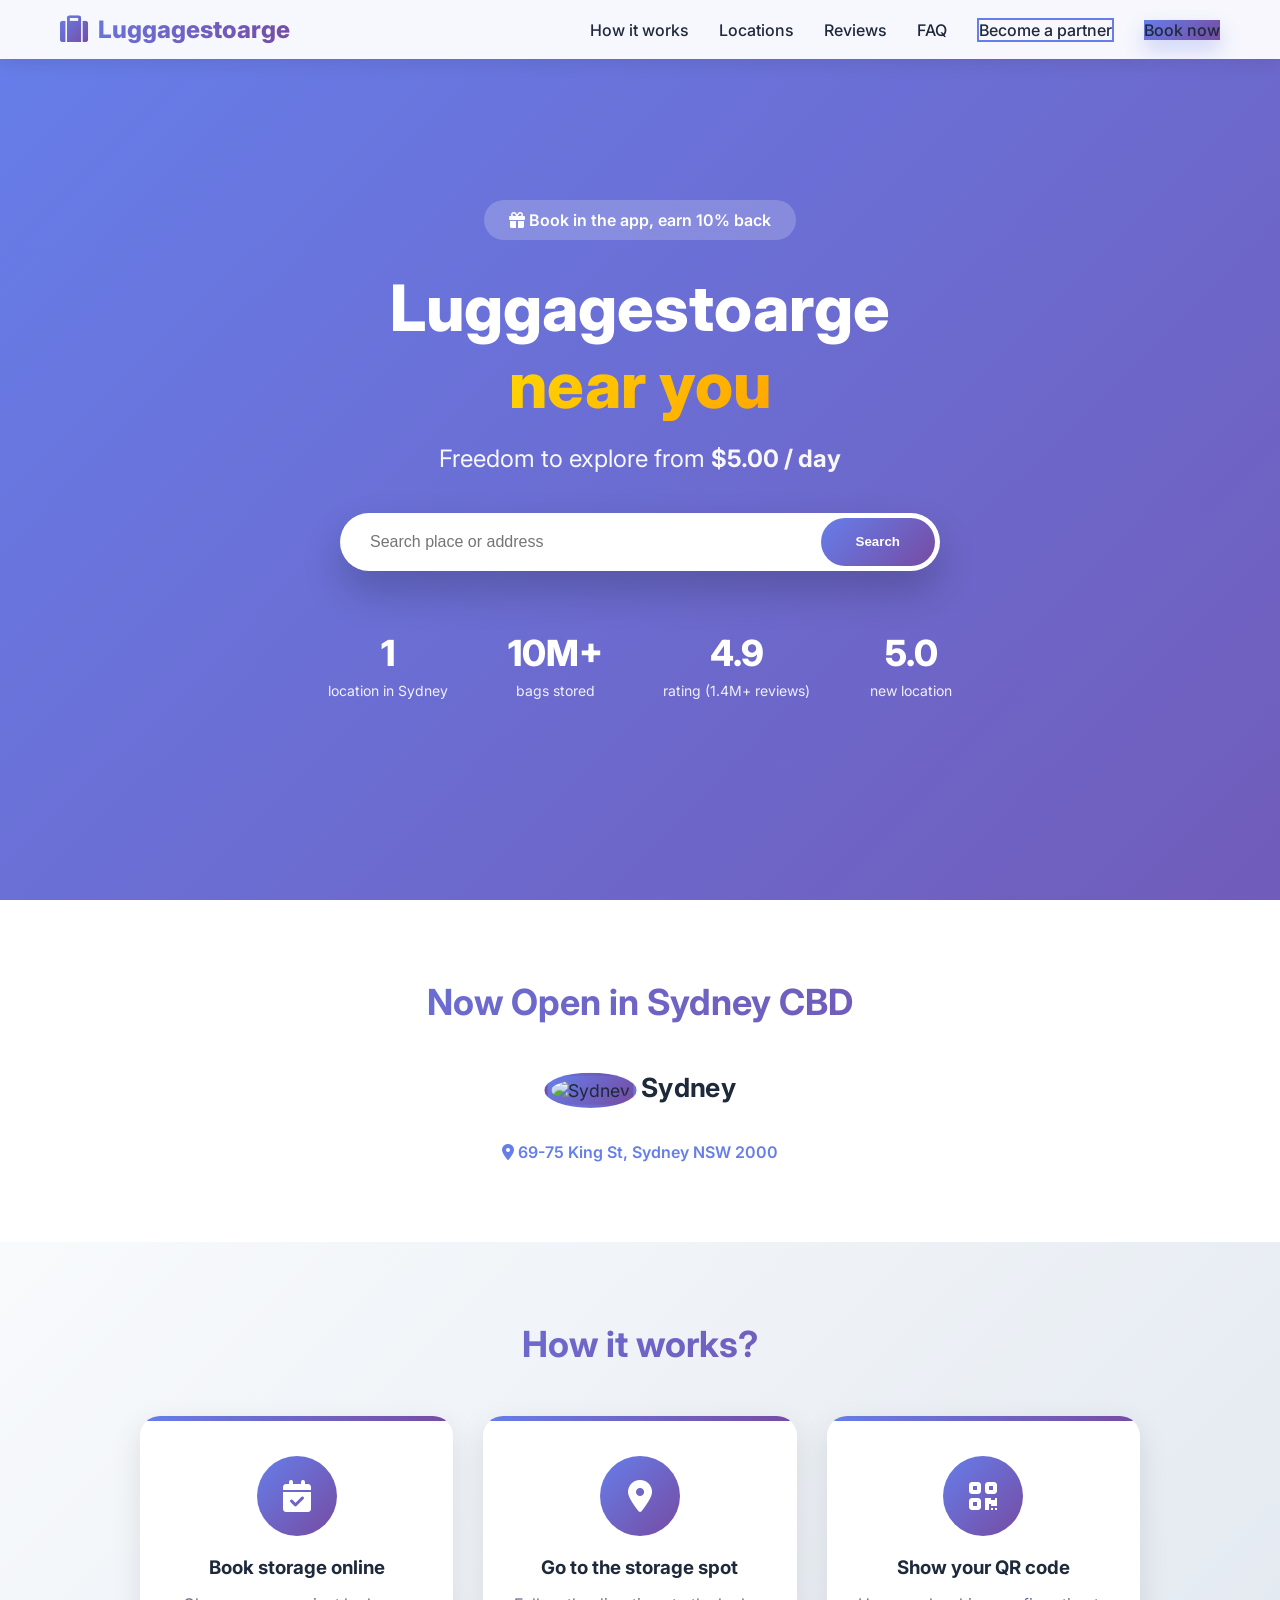
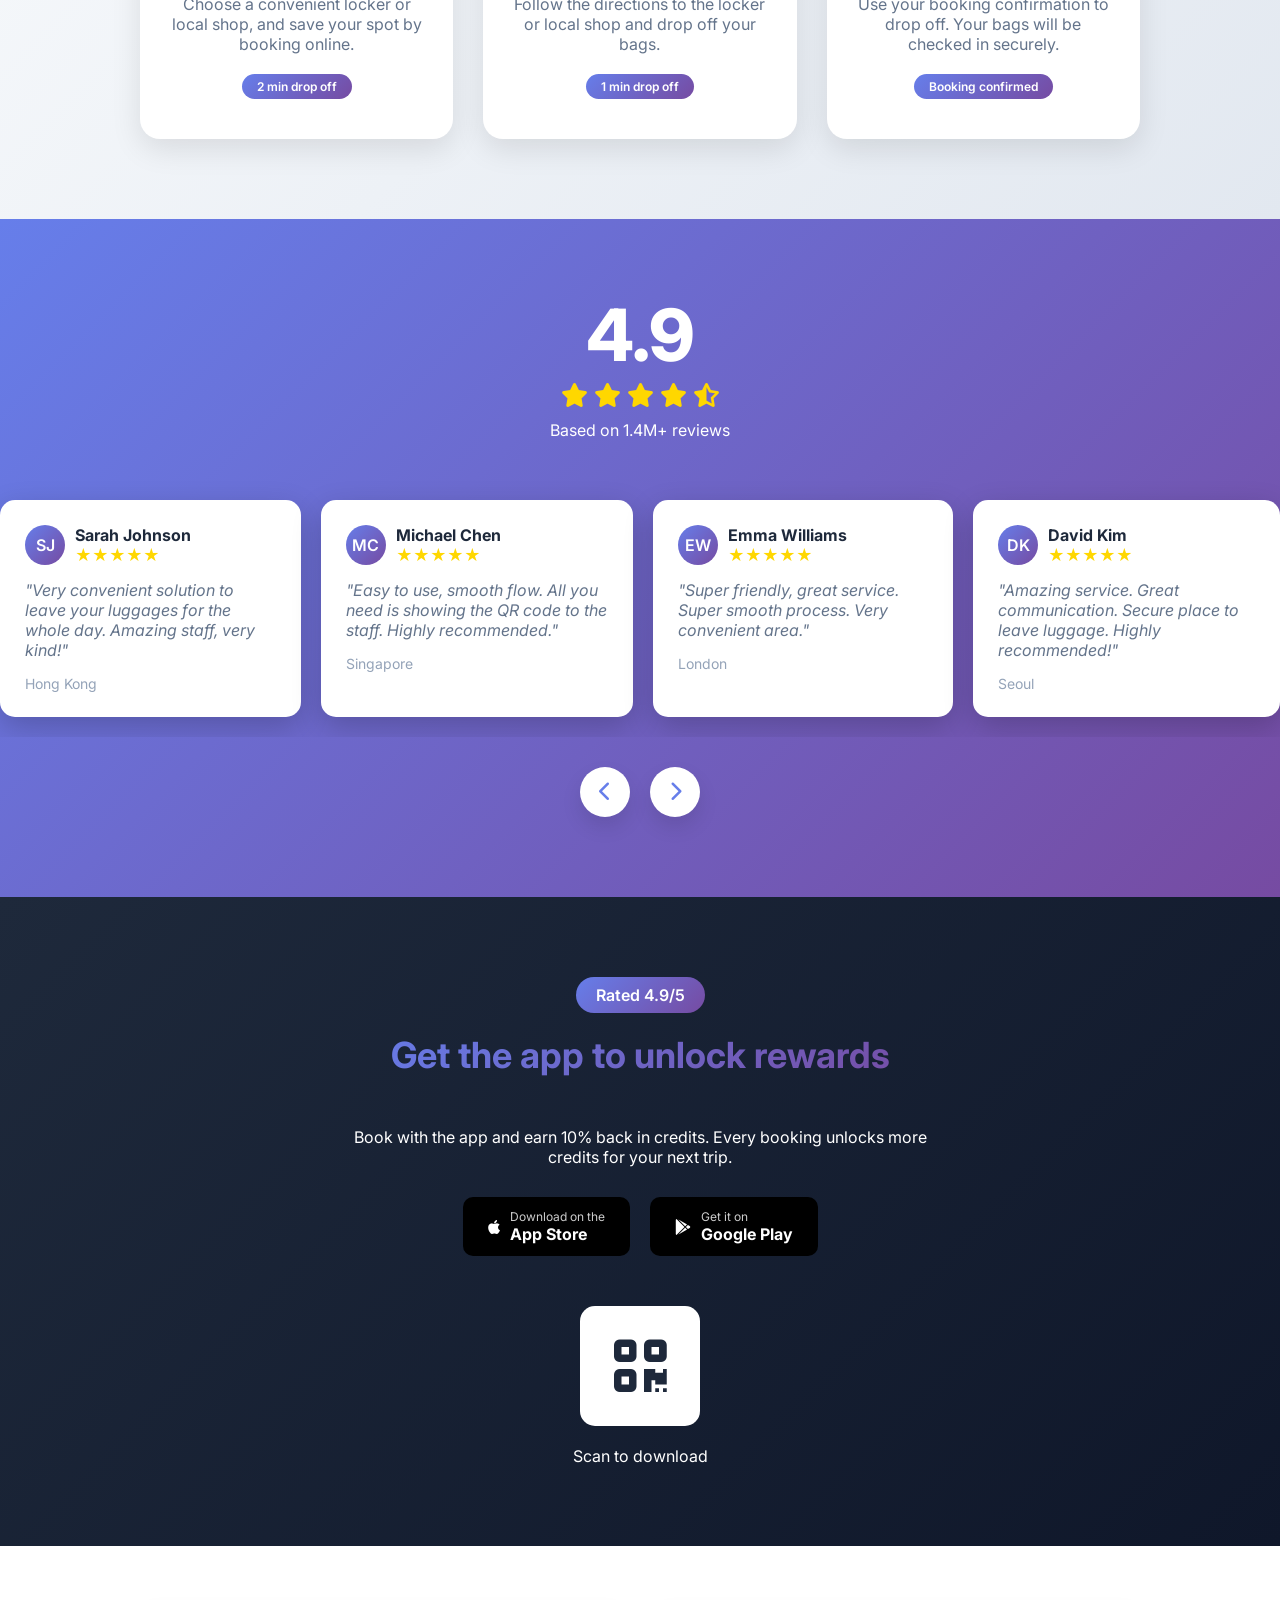
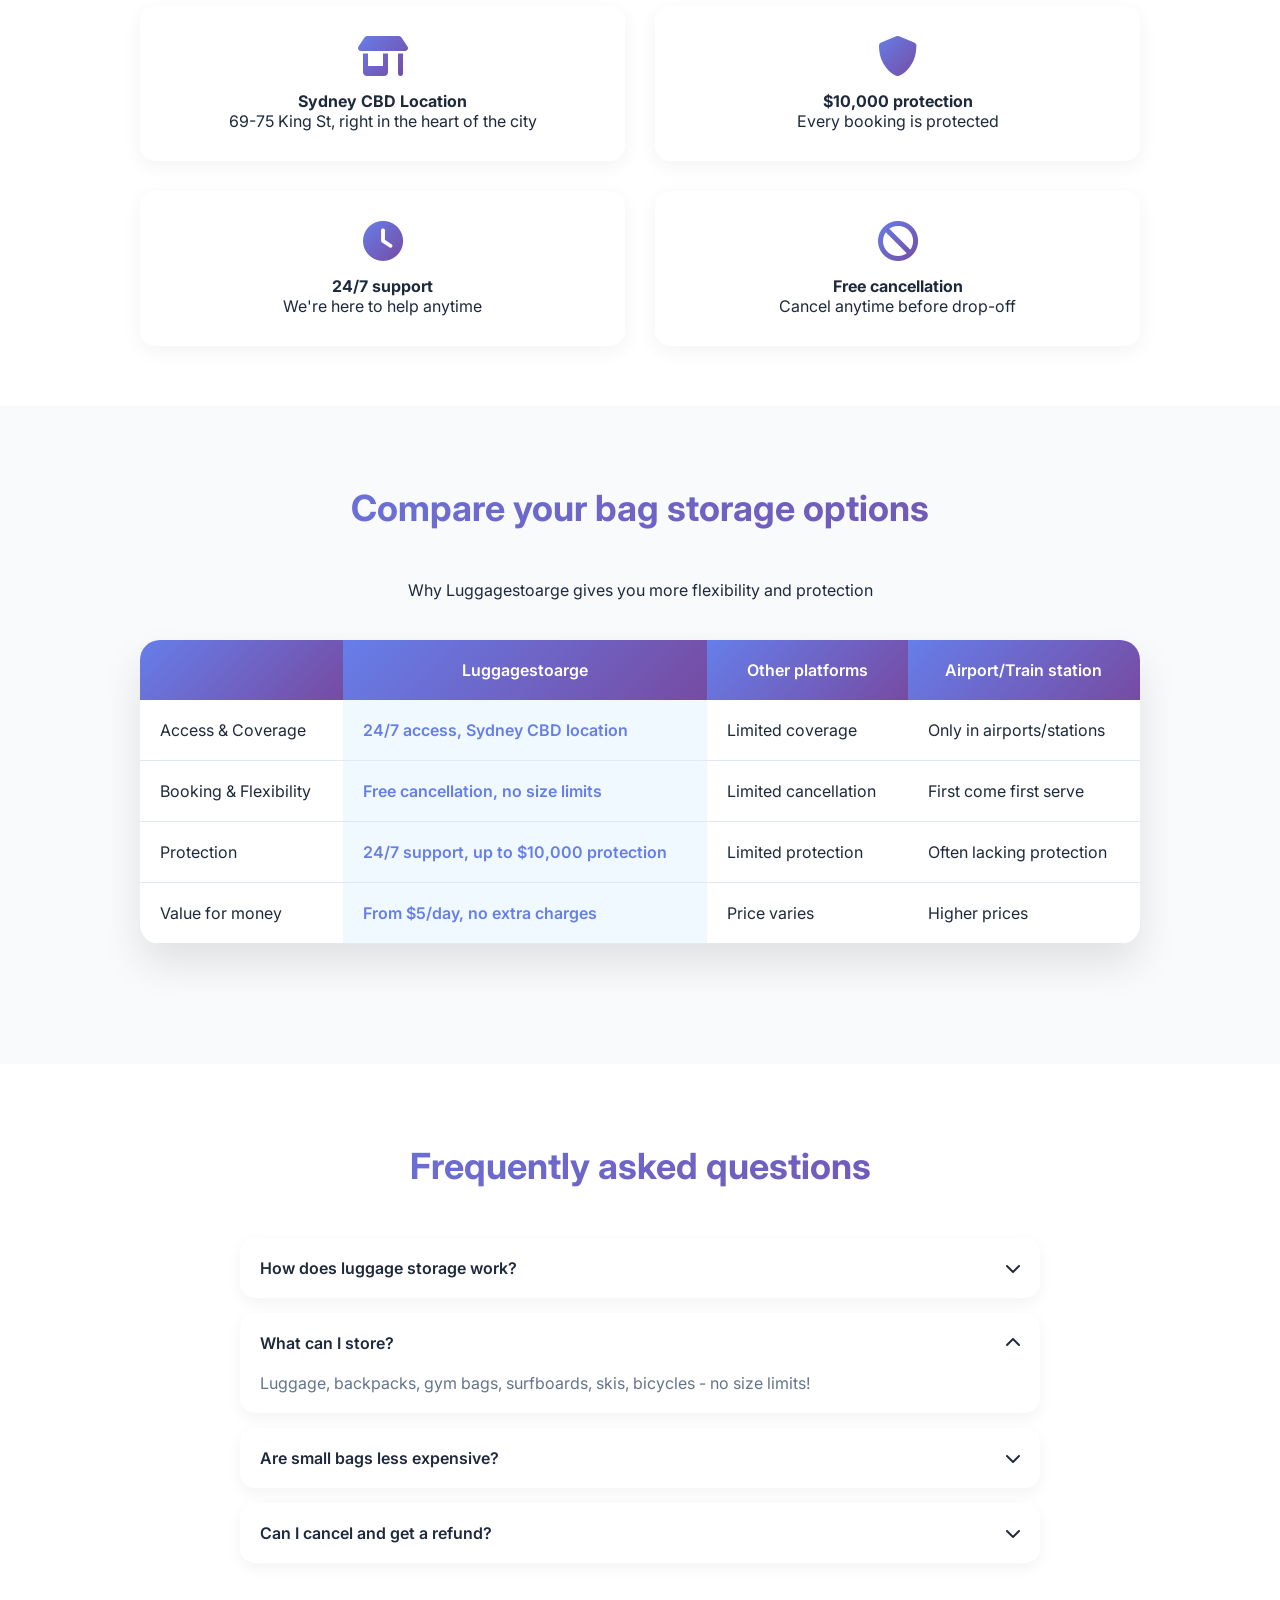
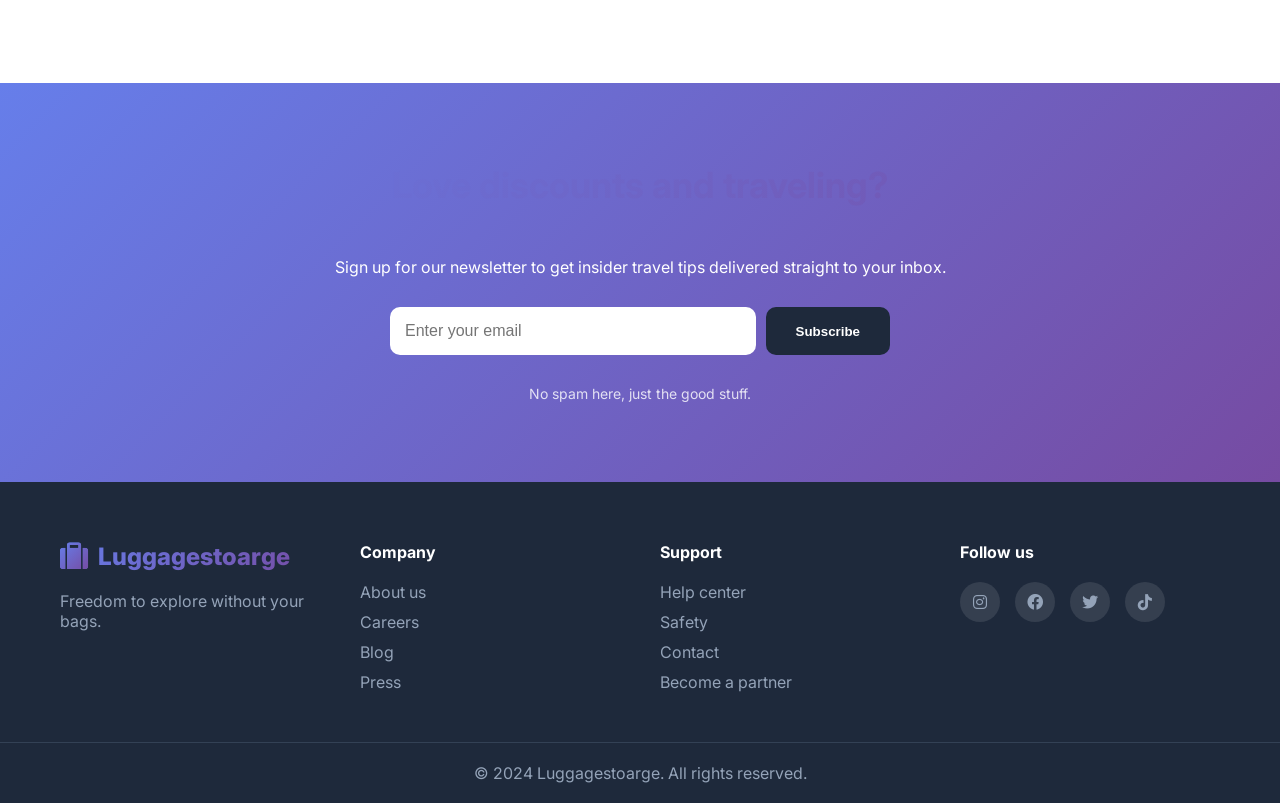
==== index.html/index.html @ a72dfd29 "Rebranded to Luggagestoarge, added security headers, enhanced animations" ====
<!DOCTYPE html>
<html lang="en">
<head>
    <meta charset="UTF-8">
    <meta name="viewport" content="width=device-width, initial-scale=1.0, maximum-scale=1.0, user-scalable=yes">
    <title>Luggage Storage Sydney CBD - Secure & Affordable | Your Business Name</title>
    <meta name="description" content="Secure luggage storage in Sydney CBD at 69-75 King St. Book online, drop off your bags, and explore hands-free. From $7/day with free cancellation.">
    
    <!-- Fonts & Icons -->
    <link rel="stylesheet" href="https://cdnjs.cloudflare.com/ajax/libs/font-awesome/6.0.0/css/all.min.css">
    <link href="https://fonts.googleapis.com/css2?family=Inter:wght@400;500;600;700;800&display=swap" rel="stylesheet">
    
    <style>
        * {
            margin: 0;
            padding: 0;
            box-sizing: border-box;
        }

        body {
            font-family: 'Inter', sans-serif;
            color: #1e293b;
            overflow-x: hidden;
        }

        /* Colorful Gradient Background */
        .gradient-bg {
            background: linear-gradient(135deg, #667eea 0%, #764ba2 50%, #ff6b6b 100%);
            animation: gradientShift 10s ease infinite;
            background-size: 300% 300%;
        }

        @keyframes gradientShift {
            0% { background-position: 0% 50%; }
            50% { background-position: 100% 50%; }
            100% { background-position: 0% 50%; }
        }

        /* Navigation */
        .navbar {
            background: rgba(255, 255, 255, 0.95);
            backdrop-filter: blur(10px);
            box-shadow: 0 2px 20px rgba(0,0,0,0.1);
            position: fixed;
            width: 100%;
            top: 0;
            z-index: 1000;
        }

        .nav-container {
            max-width: 1200px;
            margin: 0 auto;
            padding: 15px 20px;
            display: flex;
            justify-content: space-between;
            align-items: center;
        }

        .logo {
            display: flex;
            align-items: center;
            gap: 10px;
            font-size: 24px;
            font-weight: 800;
            background: linear-gradient(135deg, #667eea, #764ba2);
            -webkit-background-clip: text;
            -webkit-text-fill-color: transparent;
            text-decoration: none;
        }

        .logo i {
            background: linear-gradient(135deg, #667eea, #764ba2);
            -webkit-background-clip: text;
            -webkit-text-fill-color: transparent;
            font-size: 28px;
        }

        .nav-links {
            display: flex;
            gap: 30px;
            align-items: center;
            list-style: none;
        }

        .nav-links a {
            text-decoration: none;
            color: #1e293b;
            font-weight: 500;
            transition: all 0.3s;
            position: relative;
        }

        .nav-links a:hover {
            color: #667eea;
        }

        .nav-links a::after {
            content: '';
            position: absolute;
            bottom: -5px;
            left: 0;
            width: 0;
            height: 2px;
            background: linear-gradient(90deg, #667eea, #764ba2);
            transition: width 0.3s;
        }

        .nav-links a:hover::after {
            width: 100%;
        }

        .btn {
            padding: 10px 20px;
            border-radius: 50px;
            text-decoration: none;
            font-weight: 600;
            transition: all 0.3s;
            display: inline-block;
        }

        .btn-primary {
            background: linear-gradient(135deg, #667eea, #764ba2);
            color: white;
            box-shadow: 0 10px 20px rgba(102, 126, 234, 0.3);
        }

        .btn-primary:hover {
            transform: translateY(-2px);
            box-shadow: 0 15px 30px rgba(102, 126, 234, 0.4);
        }

        .btn-outline {
            border: 2px solid #667eea;
            color: #667eea;
        }

        .btn-outline:hover {
            background: #667eea;
            color: white;
        }

        /* Hero Section */
        .hero {
            min-height: 100vh;
            display: flex;
            align-items: center;
            justify-content: center;
            text-align: center;
            color: white;
            position: relative;
            overflow: hidden;
        }

        .hero-content {
            max-width: 800px;
            padding: 0 20px;
            animation: fadeInUp 1s ease;
        }

        @keyframes fadeInUp {
            from {
                opacity: 0;
                transform: translateY(30px);
            }
            to {
                opacity: 1;
                transform: translateY(0);
            }
        }

        .hero-badge {
            background: rgba(255,255,255,0.2);
            backdrop-filter: blur(10px);
            padding: 10px 25px;
            border-radius: 50px;
            display: inline-block;
            margin-bottom: 30px;
            font-weight: 600;
            animation: pulse 2s infinite;
        }

        @keyframes pulse {
            0%, 100% { transform: scale(1); }
            50% { transform: scale(1.05); }
        }

        .hero h1 {
            font-size: 64px;
            font-weight: 800;
            margin-bottom: 20px;
            line-height: 1.2;
        }

        .highlight {
            background: linear-gradient(135deg, #ffd700, #ffa500);
            -webkit-background-clip: text;
            -webkit-text-fill-color: transparent;
            display: inline-block;
            animation: glow 2s ease-in-out infinite;
        }

        @keyframes glow {
            0%, 100% { filter: brightness(1); }
            50% { filter: brightness(1.2); }
        }

        .hero-subtitle {
            font-size: 24px;
            margin-bottom: 40px;
            opacity: 0.95;
        }

        .search-container {
            max-width: 600px;
            margin: 0 auto;
            animation: slideUp 1s ease 0.3s both;
        }

        @keyframes slideUp {
            from {
                opacity: 0;
                transform: translateY(30px);
            }
            to {
                opacity: 1;
                transform: translateY(0);
            }
        }

        .search-box {
            display: flex;
            background: white;
            border-radius: 50px;
            padding: 5px;
            box-shadow: 0 20px 40px rgba(0,0,0,0.2);
        }

        .search-box input {
            flex: 1;
            border: none;
            padding: 15px 25px;
            font-size: 16px;
            border-radius: 50px;
            outline: none;
        }

        .search-box button {
            padding: 15px 35px;
            border: none;
            border-radius: 50px;
            background: linear-gradient(135deg, #667eea, #764ba2);
            color: white;
            font-weight: 600;
            cursor: pointer;
            transition: all 0.3s;
        }

        .search-box button:hover {
            transform: scale(1.05);
            box-shadow: 0 10px 20px rgba(0,0,0,0.2);
        }

        /* Stats */
        .stats-container {
            display: flex;
            justify-content: center;
            gap: 60px;
            margin-top: 60px;
            animation: fadeIn 1s ease 0.6s both;
        }

        @keyframes fadeIn {
            from { opacity: 0; }
            to { opacity: 1; }
        }

        .stat-item {
            text-align: center;
        }

        .stat-number {
            font-size: 36px;
            font-weight: 800;
            display: block;
            margin-bottom: 5px;
        }

        .stat-label {
            font-size: 14px;
            opacity: 0.9;
        }

        /* Featured Cities */
        .featured-cities {
            padding: 80px 0;
            background: white;
        }

        .section-title {
            text-align: center;
            font-size: 36px;
            margin-bottom: 50px;
            background: linear-gradient(135deg, #667eea, #764ba2);
            -webkit-background-clip: text;
            -webkit-text-fill-color: transparent;
        }

        .city-grid {
            display: grid;
            grid-template-columns: repeat(auto-fit, minmax(150px, 1fr));
            gap: 20px;
            max-width: 1000px;
            margin: 0 auto;
        }

        .city-card {
            text-align: center;
            cursor: pointer;
            transition: all 0.3s;
            animation: float 3s ease-in-out infinite;
        }

        .city-card:nth-child(2) { animation-delay: 0.2s; }
        .city-card:nth-child(3) { animation-delay: 0.4s; }
        .city-card:nth-child(4) { animation-delay: 0.6s; }
        .city-card:nth-child(5) { animation-delay: 0.8s; }

        @keyframes float {
            0%, 100% { transform: translateY(0); }
            50% { transform: translateY(-10px); }
        }

        .city-card:hover {
            transform: scale(1.1);
        }

        .city-card img {
            width: 120px;
            height: 120px;
            border-radius: 50%;
            object-fit: cover;
            margin-bottom: 15px;
            border: 3px solid transparent;
            background: linear-gradient(135deg, #667eea, #764ba2);
            padding: 3px;
        }

        .city-card span {
            font-weight: 600;
            color: #1e293b;
        }

        /* How It Works */
        .how-it-works {
            padding: 80px 0;
            background: linear-gradient(135deg, #f8fafc 0%, #e2e8f0 100%);
        }

        .steps-grid {
            display: grid;
            grid-template-columns: repeat(3, 1fr);
            gap: 30px;
            max-width: 1000px;
            margin: 0 auto;
        }

        .step-card {
            background: white;
            padding: 40px 30px;
            border-radius: 20px;
            text-align: center;
            box-shadow: 0 10px 30px rgba(0,0,0,0.1);
            transition: all 0.3s;
            position: relative;
            overflow: hidden;
            animation: slideInLeft 0.8s ease;
        }

        .step-card:nth-child(2) { animation-delay: 0.2s; }
        .step-card:nth-child(3) { animation-delay: 0.4s; }

        @keyframes slideInLeft {
            from {
                opacity: 0;
                transform: translateX(-30px);
            }
            to {
                opacity: 1;
                transform: translateX(0);
            }
        }

        .step-card:hover {
            transform: translateY(-10px);
            box-shadow: 0 20px 40px rgba(102, 126, 234, 0.2);
        }

        .step-card::before {
            content: '';
            position: absolute;
            top: 0;
            left: 0;
            right: 0;
            height: 5px;
            background: linear-gradient(90deg, #667eea, #764ba2);
        }

        .step-icon {
            width: 80px;
            height: 80px;
            background: linear-gradient(135deg, #667eea, #764ba2);
            border-radius: 50%;
            display: flex;
            align-items: center;
            justify-content: center;
            margin: 0 auto 20px;
            color: white;
            font-size: 32px;
        }

        .step-card h3 {
            margin-bottom: 15px;
            color: #1e293b;
        }

        .step-card p {
            color: #64748b;
            margin-bottom: 20px;
        }

        .step-badge {
            display: inline-block;
            padding: 5px 15px;
            background: linear-gradient(135deg, #667eea, #764ba2);
            color: white;
            border-radius: 50px;
            font-size: 12px;
            font-weight: 600;
        }

        /* Reviews Section */
        .reviews-section {
            padding: 80px 0;
            background: linear-gradient(135deg, #667eea 0%, #764ba2 100%);
            color: white;
        }

        .rating-summary {
            text-align: center;
            margin-bottom: 40px;
        }

        .rating-large {
            font-size: 72px;
            font-weight: 800;
            line-height: 1;
            margin-bottom: 10px;
            animation: bounce 2s infinite;
        }

        @keyframes bounce {
            0%, 100% { transform: translateY(0); }
            50% { transform: translateY(-10px); }
        }

        .stars {
            color: #ffd700;
            font-size: 24px;
            margin-bottom: 10px;
        }

        .reviews-carousel {
            display: flex;
            gap: 20px;
            overflow-x: auto;
            padding: 20px 0;
            scrollbar-width: none;
        }

        .reviews-carousel::-webkit-scrollbar {
            display: none;
        }

        .review-card {
            min-width: 300px;
            background: white;
            color: #1e293b;
            padding: 25px;
            border-radius: 15px;
            box-shadow: 0 10px 30px rgba(0,0,0,0.2);
            animation: slideInRight 0.8s ease;
        }

        @keyframes slideInRight {
            from {
                opacity: 0;
                transform: translateX(30px);
            }
            to {
                opacity: 1;
                transform: translateX(0);
            }
        }

        .review-header {
            display: flex;
            align-items: center;
            gap: 10px;
            margin-bottom: 15px;
        }

        .reviewer-avatar {
            width: 40px;
            height: 40px;
            background: linear-gradient(135deg, #667eea, #764ba2);
            border-radius: 50%;
            display: flex;
            align-items: center;
            justify-content: center;
            color: white;
            font-weight: 600;
        }

        .review-stars {
            color: #ffd700;
        }

        .review-text {
            font-style: italic;
            margin-bottom: 15px;
            color: #64748b;
        }

        .review-location {
            font-size: 14px;
            color: #94a3b8;
        }

        .carousel-controls {
            display: flex;
            justify-content: center;
            gap: 20px;
            margin-top: 30px;
        }

        .carousel-btn {
            width: 50px;
            height: 50px;
            border: none;
            border-radius: 50%;
            background: white;
            color: #667eea;
            cursor: pointer;
            transition: all 0.3s;
            font-size: 20px;
            box-shadow: 0 10px 20px rgba(0,0,0,0.1);
        }

        .carousel-btn:hover {
            background: linear-gradient(135deg, #667eea, #764ba2);
            color: white;
            transform: scale(1.1);
        }

        /* App Promotion */
        .app-promo {
            padding: 80px 0;
            background: linear-gradient(135deg, #1e293b 0%, #0f172a 100%);
            color: white;
        }

        .app-content {
            text-align: center;
            max-width: 600px;
            margin: 0 auto;
        }

        .rating-badge {
            display: inline-block;
            padding: 8px 20px;
            background: linear-gradient(135deg, #667eea, #764ba2);
            border-radius: 50px;
            margin-bottom: 20px;
            font-weight: 600;
        }

        .app-buttons {
            display: flex;
            gap: 20px;
            justify-content: center;
            margin: 30px 0;
        }

        .app-store-btn, .play-store-btn {
            display: flex;
            align-items: center;
            gap: 10px;
            background: black;
            padding: 12px 25px;
            border-radius: 10px;
            text-decoration: none;
            color: white;
            transition: all 0.3s;
        }

        .app-store-btn:hover, .play-store-btn:hover {
            transform: translateY(-3px);
            box-shadow: 0 10px 20px rgba(0,0,0,0.3);
        }

        .btn-text {
            display: flex;
            flex-direction: column;
            align-items: flex-start;
        }

        .btn-text span {
            font-size: 12px;
            opacity: 0.8;
        }

        .btn-text strong {
            font-size: 16px;
        }

        .qr-code {
            display: inline-block;
            text-align: center;
        }

        .qr-placeholder {
            width: 120px;
            height: 120px;
            background: white;
            border-radius: 15px;
            display: flex;
            align-items: center;
            justify-content: center;
            margin: 20px auto;
            animation: pulse 2s infinite;
        }

        .qr-placeholder i {
            font-size: 60px;
            color: #1e293b;
        }

        /* Trust Features */
        .trust-features {
            padding: 60px 0;
        }

        .features-grid {
            display: grid;
            grid-template-columns: repeat(4, 1fr);
            gap: 30px;
            max-width: 1000px;
            margin: 0 auto;
        }

        .feature {
            text-align: center;
            padding: 30px;
            border-radius: 15px;
            background: white;
            box-shadow: 0 5px 20px rgba(0,0,0,0.05);
            transition: all 0.3s;
        }

        .feature:hover {
            transform: translateY(-5px);
            box-shadow: 0 10px 30px rgba(102, 126, 234, 0.2);
        }

        .feature i {
            font-size: 40px;
            background: linear-gradient(135deg, #667eea, #764ba2);
            -webkit-background-clip: text;
            -webkit-text-fill-color: transparent;
            margin-bottom: 15px;
        }

        /* Comparison Table */
        .comparison-section {
            padding: 80px 0;
            background: #f8fafc;
        }

        .comparison-table {
            overflow-x: auto;
            max-width: 1000px;
            margin: 40px auto;
            border-radius: 20px;
            box-shadow: 0 20px 40px rgba(0,0,0,0.1);
        }

        table {
            width: 100%;
            border-collapse: collapse;
            background: white;
        }

        th {
            padding: 20px;
            background: linear-gradient(135deg, #667eea, #764ba2);
            color: white;
            font-weight: 600;
        }

        td {
            padding: 20px;
            border-bottom: 1px solid #e2e8f0;
        }

        .highlight-col {
            background: #f0f9ff;
            color: #667eea;
            font-weight: 600;
        }

        /* FAQ Section */
        .faq-section {
            padding: 80px 0;
        }

        .faq-grid {
            max-width: 800px;
            margin: 40px auto;
        }

        .faq-item {
            background: white;
            border-radius: 15px;
            margin-bottom: 15px;
            box-shadow: 0 5px 15px rgba(0,0,0,0.05);
            overflow: hidden;
            transition: all 0.3s;
        }

        .faq-item:hover {
            box-shadow: 0 10px 30px rgba(102, 126, 234, 0.1);
        }

        .faq-question {
            padding: 20px;
            cursor: pointer;
            display: flex;
            justify-content: space-between;
            align-items: center;
            font-weight: 600;
        }

        .faq-question i {
            transition: transform 0.3s;
        }

        .faq-item.active .faq-question i {
            transform: rotate(180deg);
        }

        .faq-answer {
            padding: 0 20px;
            max-height: 0;
            overflow: hidden;
            transition: all 0.3s;
            color: #64748b;
        }

        .faq-item.active .faq-answer {
            padding: 0 20px 20px;
            max-height: 200px;
        }

        /* Newsletter */
        .newsletter {
            padding: 80px 0;
            background: linear-gradient(135deg, #667eea 0%, #764ba2 100%);
            color: white;
            text-align: center;
        }

        .newsletter-form {
            max-width: 500px;
            margin: 30px auto;
            display: flex;
            gap: 10px;
        }

        .newsletter-form input {
            flex: 1;
            padding: 15px;
            border: none;
            border-radius: 10px;
            font-size: 16px;
            outline: none;
        }

        .newsletter-form button {
            padding: 15px 30px;
            border: none;
            border-radius: 10px;
            background: #1e293b;
            color: white;
            font-weight: 600;
            cursor: pointer;
            transition: all 0.3s;
        }

        .newsletter-form button:hover {
            background: #0f172a;
            transform: scale(1.05);
        }

        /* Footer */
        footer {
            background: #1e293b;
            color: white;
            padding: 60px 0 20px;
        }

        .footer-grid {
            display: grid;
            grid-template-columns: repeat(4, 1fr);
            gap: 40px;
            max-width: 1200px;
            margin: 0 auto 40px;
            padding: 0 20px;
        }

        .footer-col h4 {
            margin-bottom: 20px;
            color: white;
        }

        .footer-col ul {
            list-style: none;
        }

        .footer-col ul li {
            margin-bottom: 10px;
        }

        .footer-col a {
            color: #94a3b8;
            text-decoration: none;
            transition: color 0.3s;
        }

        .footer-col a:hover {
            color: #667eea;
        }

        .social-links {
            display: flex;
            gap: 15px;
        }

        .social-links a {
            width: 40px;
            height: 40px;
            background: rgba(255,255,255,0.1);
            border-radius: 50%;
            display: flex;
            align-items: center;
            justify-content: center;
            transition: all 0.3s;
        }

        .social-links a:hover {
            background: linear-gradient(135deg, #667eea, #764ba2);
            transform: translateY(-3px);
        }

        .footer-bottom {
            text-align: center;
            padding-top: 20px;
            border-top: 1px solid #334155;
            color: #94a3b8;
        }

        /* Mobile Responsive */
        @media (max-width: 768px) {
            .nav-links {
                display: none;
            }
            
            .hero h1 {
                font-size: 36px;
            }
            
            .steps-grid,
            .features-grid,
            .footer-grid {
                grid-template-columns: 1fr;
            }
            
            .stats-container {
                flex-direction: column;
                gap: 20px;
            }
            
            .newsletter-form {
                flex-direction: column;
            }
        }
    </style>

    <!-- Mobile navigation & responsive tweaks -->
    <style>
        /* Mobile Navigation */
        .menu-toggle {
            display: none;
            font-size: 24px;
            cursor: pointer;
            color: #667eea;
        }
        
        @media screen and (max-width: 768px) {
            .menu-toggle {
                display: block;
            }
            
            .nav-links {
                display: none;
                position: absolute;
                top: 70px;
                left: 0;
                right: 0;
                background: white;
                flex-direction: column;
                padding: 20px;
                box-shadow: 0 10px 30px rgba(0,0,0,0.1);
                border-radius: 0 0 20px 20px;
            }
            
            .nav-links.active {
                display: flex;
            }
            
            .nav-links li {
                margin: 10px 0;
                width: 100%;
                text-align: center;
            }
            
            .nav-links a {
                display: block;
                padding: 10px;
            }
            
            /* Hero Section Mobile */
            .hero h1 {
                font-size: 36px !important;
            }
            
            .hero-subtitle {
                font-size: 18px !important;
            }
            
            .search-box {
                flex-direction: column;
                gap: 10px;
            }
            
            .search-box input,
            .search-box button {
                width: 100%;
                border-radius: 50px !important;
            }
            
            /* Stats Mobile */
            .stats-container {
                flex-direction: column;
                gap: 20px;
            }
            
            /* Grids Mobile */
            .steps-grid,
            .features-grid,
            .footer-grid {
                grid-template-columns: 1fr !important;
                gap: 20px;
            }
            
            /* City Grid Mobile */
            .city-grid {
                grid-template-columns: repeat(2, 1fr) !important;
            }
            
            /* Comparison Table Mobile */
            .comparison-table {
                overflow-x: auto;
            }
            
            .comparison-table table {
                min-width: 600px;
            }
            
            /* Footer Mobile */
            .footer-bottom {
                flex-direction: column;
                text-align: center;
                gap: 10px;
            }
        }
    </style>
</head>
<body>
    <!-- Navigation -->
    <nav class="navbar">
        <div class="nav-container">
            <a href="/LuggageStorage/" class="logo">
                <i class="fas fa-suitcase"></i>
                <span>Luggagestoarge</span>
            </a>
            
            <!-- Mobile Menu Button -->
            <div class="menu-toggle" id="mobileMenu">
                <i class="fas fa-bars"></i>
            </div>
            
            <!-- Navigation Links -->
            <ul class="nav-links" id="navLinks">
                <li><a href="/LuggageStorage/#how-it-works">How it works</a></li>
                <li><a href="/LuggageStorage/locations">Locations</a></li>
                <li><a href="/LuggageStorage/#reviews">Reviews</a></li>
                <li><a href="/LuggageStorage/faq">FAQ</a></li>
                <li><a href="/LuggageStorage/partner" class="btn-outline">Become a partner</a></li>
                <li><a href="/LuggageStorage/booking" class="btn-primary">Book now</a></li>
            </ul>
        </div>
    </nav>

    <!-- Hero Section -->
    <section class="hero gradient-bg">
        <div class="hero-content">
            <div class="hero-badge float">
                <i class="fas fa-gift"></i> Book in the app, earn 10% back
            </div>
            
            <h1 class="glow">Luggagestoarge <span class="highlight">near you</span></h1>
            <p class="hero-subtitle">Freedom to explore from <strong>$5.00 / day</strong></p>
            
            <div class="search-container">
                <div class="search-box">
                    <input type="text" placeholder="Search place or address" id="location-search">
                    <button onclick="searchLocations()">Search</button>
                </div>
            </div>
            
            <div class="stats-container">
                <div class="stat-item pulse">
                    <span class="stat-number">1</span>
                    <span class="stat-label">location in Sydney</span>
                </div>
                <div class="stat-item pulse">
                    <span class="stat-number">10M+</span>
                    <span class="stat-label">bags stored</span>
                </div>
                <div class="stat-item pulse">
                    <span class="stat-number">4.9</span>
                    <span class="stat-label">rating (1.4M+ reviews)</span>
                </div>
                <div class="stat-item pulse">
                    <span class="stat-number">5.0</span>
                    <span class="stat-label">new location</span>
                </div>
            </div>
        </div>
    </section>

    <script>
        // Mobile menu toggle
        document.getElementById('mobileMenu').addEventListener('click', function() {
            document.getElementById('navLinks').classList.toggle('active');
        });
    </script>

    <!-- Featured Cities -->
   <!-- NEW simplified version -->
<section class="featured-cities">
    <div class="container">
        <h2 class="section-title">Now Open in Sydney CBD</h2>
        <div class="city-grid" style="grid-template-columns: 1fr; max-width: 300px;">
            <div class="city-card" style="transform: scale(1.1);">
                <img src="https://images.unsplash.com/photo-1506973035872-a4ec16b8e8d9?w=200" alt="Sydney">
                <span style="font-size: 24px; font-weight: bold;">Sydney</span>
            </div>
        </div>
        <p style="text-align: center; margin-top: 20px; color: #667eea; font-weight: 600;">
            <i class="fas fa-map-marker-alt"></i> 69-75 King St, Sydney NSW 2000
        </p>
    </div>
</section>

    <!-- How It Works -->
    <section id="how-it-works" class="how-it-works">
        <div class="container">
            <h2 class="section-title">How it works?</h2>
            <div class="steps-grid">
                <div class="step-card float">
                    <div class="step-icon rotate-slow">
                        <i class="fas fa-calendar-check"></i>
                    </div>
                    <h3>Book storage online</h3>
                    <p>Choose a convenient locker or local shop, and save your spot by booking online.</p>
                    <span class="step-badge shimmer">2 min drop off</span>
                </div>
                
                <div class="step-card float">
                    <div class="step-icon rotate-slow">
                        <i class="fas fa-location-dot"></i>
                    </div>
                    <h3>Go to the storage spot</h3>
                    <p>Follow the directions to the locker or local shop and drop off your bags.</p>
                    <span class="step-badge shimmer">1 min drop off</span>
                </div>
                
                <div class="step-card float">
                    <div class="step-icon rotate-slow">
                        <i class="fas fa-qrcode"></i>
                    </div>
                    <h3>Show your QR code</h3>
                    <p>Use your booking confirmation to drop off. Your bags will be checked in securely.</p>
                    <span class="step-badge shimmer">Booking confirmed</span>
                </div>
            </div>
        </div>
    </section>

    <!-- Reviews Section -->
    <section id="reviews" class="reviews-section">
        <div class="container">
            <div class="rating-summary">
                <div class="rating-large">4.9</div>
                <div class="stars">
                    <i class="fas fa-star"></i>
                    <i class="fas fa-star"></i>
                    <i class="fas fa-star"></i>
                    <i class="fas fa-star"></i>
                    <i class="fas fa-star-half-alt"></i>
                </div>
                <div>Based on 1.4M+ reviews</div>
            </div>
            
            <div class="reviews-carousel" id="reviewsCarousel">
                <div class="review-card">
                    <div class="review-header">
                        <div class="reviewer-avatar">SJ</div>
                        <div>
                            <strong>Sarah Johnson</strong>
                            <div class="review-stars">★★★★★</div>
                        </div>
                    </div>
                    <p class="review-text">"Very convenient solution to leave your luggages for the whole day. Amazing staff, very kind!"</p>
                    <div class="review-location">Hong Kong</div>
                </div>
                
                <div class="review-card">
                    <div class="review-header">
                        <div class="reviewer-avatar">MC</div>
                        <div>
                            <strong>Michael Chen</strong>
                            <div class="review-stars">★★★★★</div>
                        </div>
                    </div>
                    <p class="review-text">"Easy to use, smooth flow. All you need is showing the QR code to the staff. Highly recommended."</p>
                    <div class="review-location">Singapore</div>
                </div>
                
                <div class="review-card">
                    <div class="review-header">
                        <div class="reviewer-avatar">EW</div>
                        <div>
                            <strong>Emma Williams</strong>
                            <div class="review-stars">★★★★★</div>
                        </div>
                    </div>
                    <p class="review-text">"Super friendly, great service. Super smooth process. Very convenient area."</p>
                    <div class="review-location">London</div>
                </div>
                
                <div class="review-card">
                    <div class="review-header">
                        <div class="reviewer-avatar">DK</div>
                        <div>
                            <strong>David Kim</strong>
                            <div class="review-stars">★★★★★</div>
                        </div>
                    </div>
                    <p class="review-text">"Amazing service. Great communication. Secure place to leave luggage. Highly recommended!"</p>
                    <div class="review-location">Seoul</div>
                </div>
            </div>
            
            <div class="carousel-controls">
                <button class="carousel-btn" onclick="moveCarousel(-1)"><i class="fas fa-chevron-left"></i></button>
                <button class="carousel-btn" onclick="moveCarousel(1)"><i class="fas fa-chevron-right"></i></button>
            </div>
        </div>
    </section>

    <!-- App Promotion -->
    <section class="app-promo">
        <div class="container">
            <div class="app-content">
                <span class="rating-badge">Rated 4.9/5</span>
                <h2 class="section-title" style="color: white;">Get the app to unlock rewards</h2>
                <p style="margin-bottom: 30px;">Book with the app and earn 10% back in credits. Every booking unlocks more credits for your next trip.</p>
                
                <div class="app-buttons">
                    <a href="#" class="app-store-btn">
                        <i class="fab fa-apple"></i>
                        <div class="btn-text">
                            <span>Download on the</span>
                            <strong>App Store</strong>
                        </div>
                    </a>
                    <a href="#" class="play-store-btn">
                        <i class="fab fa-google-play"></i>
                        <div class="btn-text">
                            <span>Get it on</span>
                            <strong>Google Play</strong>
                        </div>
                    </a>
                </div>
                
                <div class="qr-code">
                    <div class="qr-placeholder">
                        <i class="fas fa-qrcode"></i>
                    </div>
                    <p>Scan to download</p>
                </div>
            </div>
        </div>
    </section>

    <!-- Trust Features -->
    <section class="trust-features">
    <div class="container">
        <div class="features-grid" style="grid-template-columns: repeat(2, 1fr);">
            <div class="feature">
                <i class="fas fa-store-alt"></i>
                <h4>Sydney CBD Location</h4>
                <p>69-75 King St, right in the heart of the city</p>
            </div>
            <div class="feature">
                <i class="fas fa-shield-alt"></i>
                <h4>$10,000 protection</h4>
                <p>Every booking is protected</p>
            </div>
            <div class="feature">
                <i class="fas fa-clock"></i>
                <h4>24/7 support</h4>
                <p>We're here to help anytime</p>
            </div>
            <div class="feature">
                <i class="fas fa-ban"></i>
                <h4>Free cancellation</h4>
                <p>Cancel anytime before drop-off</p>
            </div>
        </div>
    </div>
</section>
    <!-- Comparison Table -->
    <section class="comparison-section">
        <div class="container">
            <h2 class="section-title">Compare your bag storage options</h2>
            <p style="text-align: center; margin-bottom: 40px;">Why Luggagestoarge gives you more flexibility and protection</p>
            
            <div class="comparison-table">
                <table>
                    <thead>
                        <tr>
                            <th></th>
                            <th>Luggagestoarge</th>
                            <th>Other platforms</th>
                            <th>Airport/Train station</th>
                        </tr>
                    </thead>
                    <tbody>
                        <tr>
    <td>Access & Coverage</td>
    <td class="highlight-col">24/7 access, Sydney CBD location</td>
    <td>Limited coverage</td>
    <td>Only in airports/stations</td>
</tr>
                        <tr>
                            <td>Booking & Flexibility</td>
                            <td class="highlight-col">Free cancellation, no size limits</td>
                            <td>Limited cancellation</td>
                            <td>First come first serve</td>
                        </tr>
                        <tr>
                            <td>Protection</td>
                            <td class="highlight-col">24/7 support, up to $10,000 protection</td>
                            <td>Limited protection</td>
                            <td>Often lacking protection</td>
                        </tr>
                        <tr>
                            <td>Value for money</td>
                            <td class="highlight-col">From $5/day, no extra charges</td>
                            <td>Price varies</td>
                            <td>Higher prices</td>
                        </tr>
                    </tbody>
                </table>
            </div>
        </div>
    </section>

    <!-- FAQ Section -->
    <section class="faq-section">
        <div class="container">
            <h2 class="section-title">Frequently asked questions</h2>
            <div class="faq-grid">
                <div class="faq-item">
                    <div class="faq-question" onclick="toggleFAQ(this)">
                        <span>How does luggage storage work?</span>
                        <i class="fas fa-chevron-down"></i>
                    </div>
                    <div class="faq-answer">
                        <p>We have locations around the world who have secure spaces to store luggage. Just tell us how many bags and when you need storage, and we'll show you convenient places to keep your stuff safe while you explore.</p>
                    </div>
                </div>
                
                <div class="faq-item active">
                    <div class="faq-question" onclick="toggleFAQ(this)">
                        <span>What can I store?</span>
                        <i class="fas fa-chevron-down"></i>
                    </div>
                    <div class="faq-answer">
                        <p>Luggage, backpacks, gym bags, surfboards, skis, bicycles - no size limits!</p>
                    </div>
                </div>
                
                <div class="faq-item">
                    <div class="faq-question" onclick="toggleFAQ(this)">
                        <span>Are small bags less expensive?</span>
                        <i class="fas fa-chevron-down"></i>
                    </div>
                    <div class="faq-answer">
                        <p>Yes! We don't charge as much when you store smaller bags like purses, tote bags or briefcases.</p>
                    </div>
                </div>
                
                <div class="faq-item">
                    <div class="faq-question" onclick="toggleFAQ(this)">
                        <span>Can I cancel and get a refund?</span>
                        <i class="fas fa-chevron-down"></i>
                    </div>
                    <div class="faq-answer">
                        <p>Yes! Cancel anytime before drop-off for a full refund. No cancellation fees.</p>
                    </div>
                </div>
            </div>
        </div>
    </section>

    <!-- Newsletter -->
    <section class="newsletter">
        <div class="container">
            <h2 class="section-title" style="color: white;">Love discounts and traveling?</h2>
            <p style="margin-bottom: 30px;">Sign up for our newsletter to get insider travel tips delivered straight to your inbox.</p>
            
            <form class="newsletter-form" onsubmit="event.preventDefault(); subscribeNewsletter()">
                <input type="email" placeholder="Enter your email" required>
                <button type="submit">Subscribe</button>
            </form>
            <p style="font-size: 14px; opacity: 0.8;">No spam here, just the good stuff.</p>
        </div>
    </section>

    <!-- Footer -->
    <footer>
        <div class="footer-grid">
            <div class="footer-col">
                <div class="logo" style="margin-bottom: 20px;">
                    <i class="fas fa-suitcase"></i>
                    <span>Luggagestoarge</span>
                </div>
                <p style="color: #94a3b8;">Freedom to explore without your bags.</p>
            </div>
            
            <div class="footer-col">
                <h4>Company</h4>
                <ul>
                    <li><a href="#">About us</a></li>
                    <li><a href="#">Careers</a></li>
                    <li><a href="#">Blog</a></li>
                    <li><a href="#">Press</a></li>
                </ul>
            </div>
            
            <div class="footer-col">
                <h4>Support</h4>
                <ul>
                    <li><a href="#">Help center</a></li>
                    <li><a href="#">Safety</a></li>
                    <li><a href="#">Contact</a></li>
                    <li><a href="/LuggageStorage/partner">Become a partner</a></li>
                </ul>
            </div>
            
            <div class="footer-col">
                <h4>Follow us</h4>
                <div class="social-links">
                    <a href="#"><i class="fab fa-instagram"></i></a>
                    <a href="#"><i class="fab fa-facebook"></i></a>
                    <a href="#"><i class="fab fa-twitter"></i></a>
                    <a href="#"><i class="fab fa-tiktok"></i></a>
                </div>
            </div>
        </div>
        
        <div class="footer-bottom">
            <p>&copy; 2024 Luggagestoarge. All rights reserved.</p>
        </div>
    </footer>

    <script>
        // FAQ Toggle
        function toggleFAQ(element) {
            const item = element.parentElement;
            item.classList.toggle('active');
        }
        
        // Search function
        function searchLocations() {
            const searchInput = document.getElementById('location-search');
            const location = searchInput.value.trim();
            
            if (location) {
                alert(`Searching for locations near: ${location}`);
                window.location.href = `/LuggageStorage/locations?search=${encodeURIComponent(location)}`;
            } else {
                alert('Please enter a location');
            }
        }
        
        // Carousel navigation
        function moveCarousel(direction) {
            const carousel = document.getElementById('reviewsCarousel');
            const scrollAmount = 320;
            carousel.scrollBy({
                left: direction * scrollAmount,
                behavior: 'smooth'
            });
        }
        
        // Newsletter subscription
        function subscribeNewsletter() {
            const email = document.querySelector('.newsletter-form input').value;
            if (email && email.includes('@')) {
                alert('Thanks for subscribing! Check your email for confirmation.');
                document.querySelector('.newsletter-form').reset();
            } else {
                alert('Please enter a valid email address');
            }
        }
        
        // Smooth scroll for anchor links
        document.querySelectorAll('a[href^="#"]').forEach(anchor => {
            anchor.addEventListener('click', function (e) {
                e.preventDefault();
                const target = document.querySelector(this.getAttribute('href'));
                if (target) {
                    target.scrollIntoView({
                        behavior: 'smooth'
                    });
                }
            });
        });
    </script>
</body>
</html>
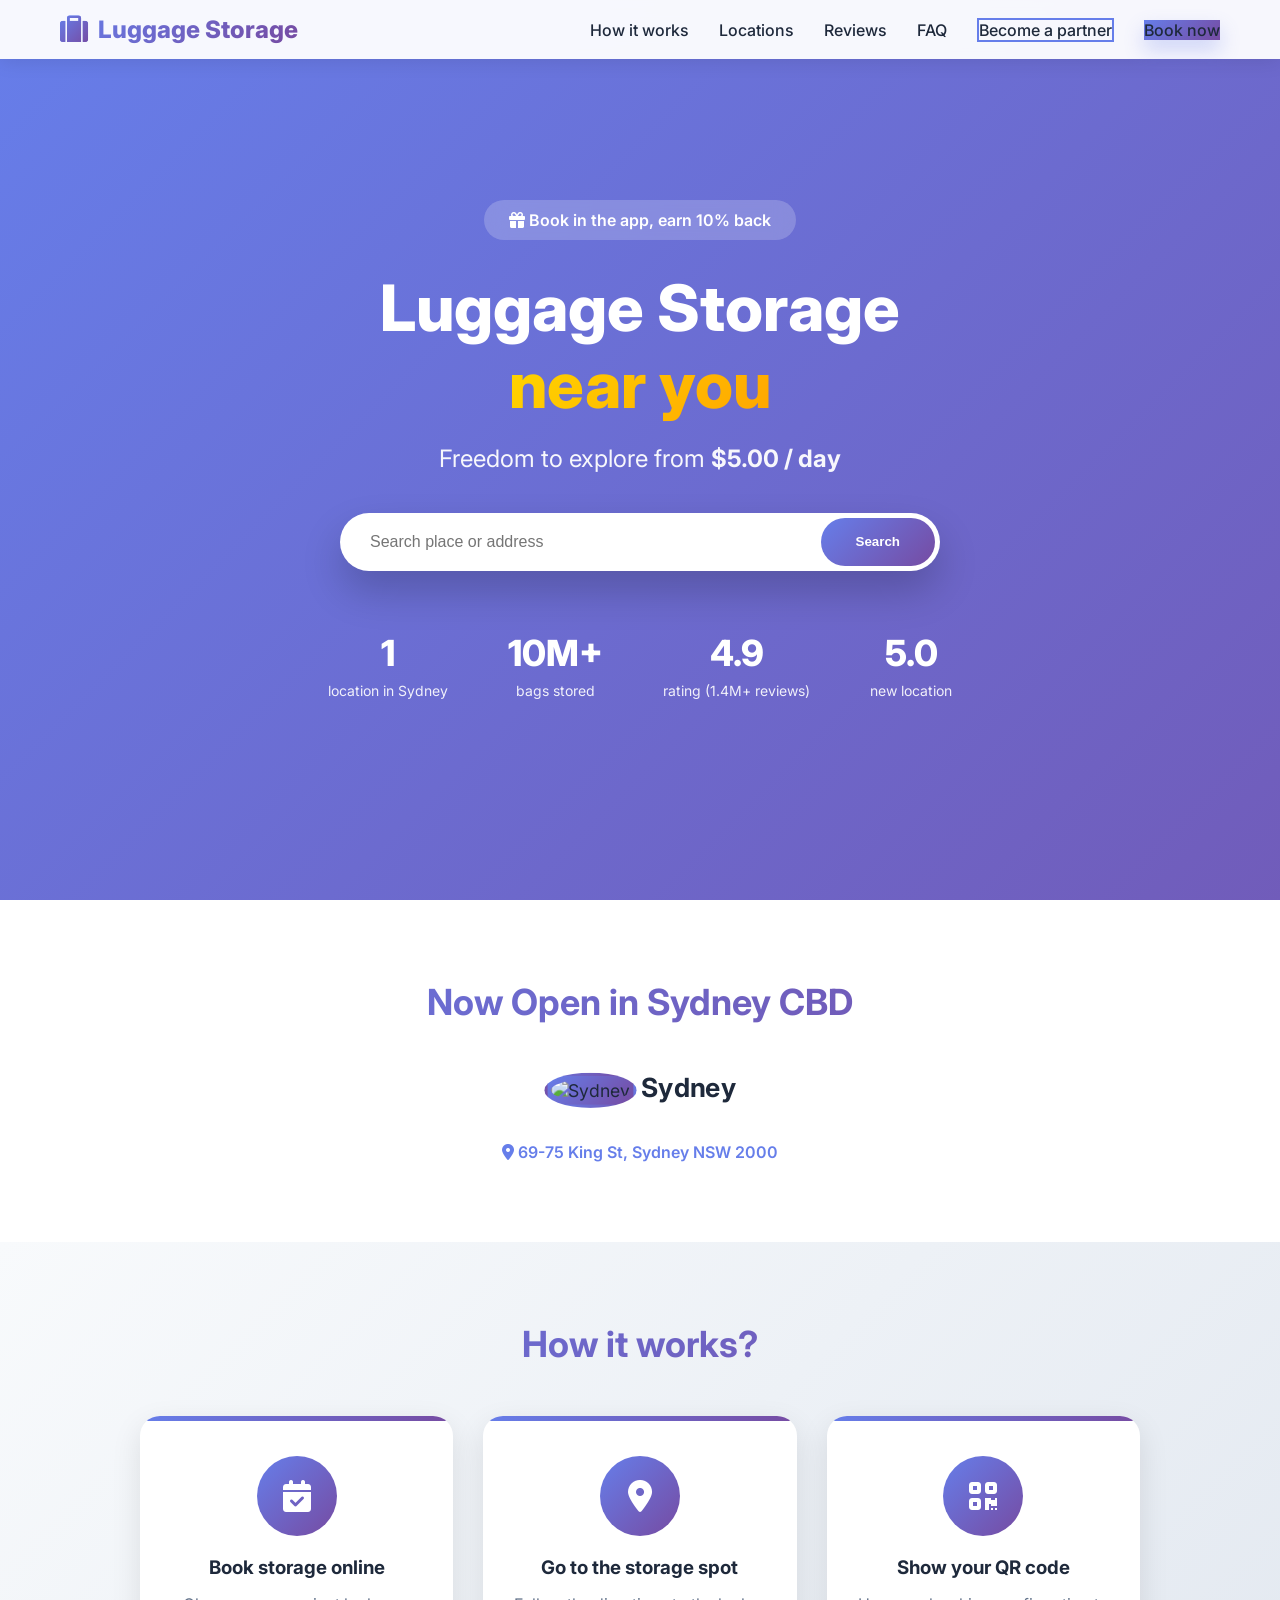
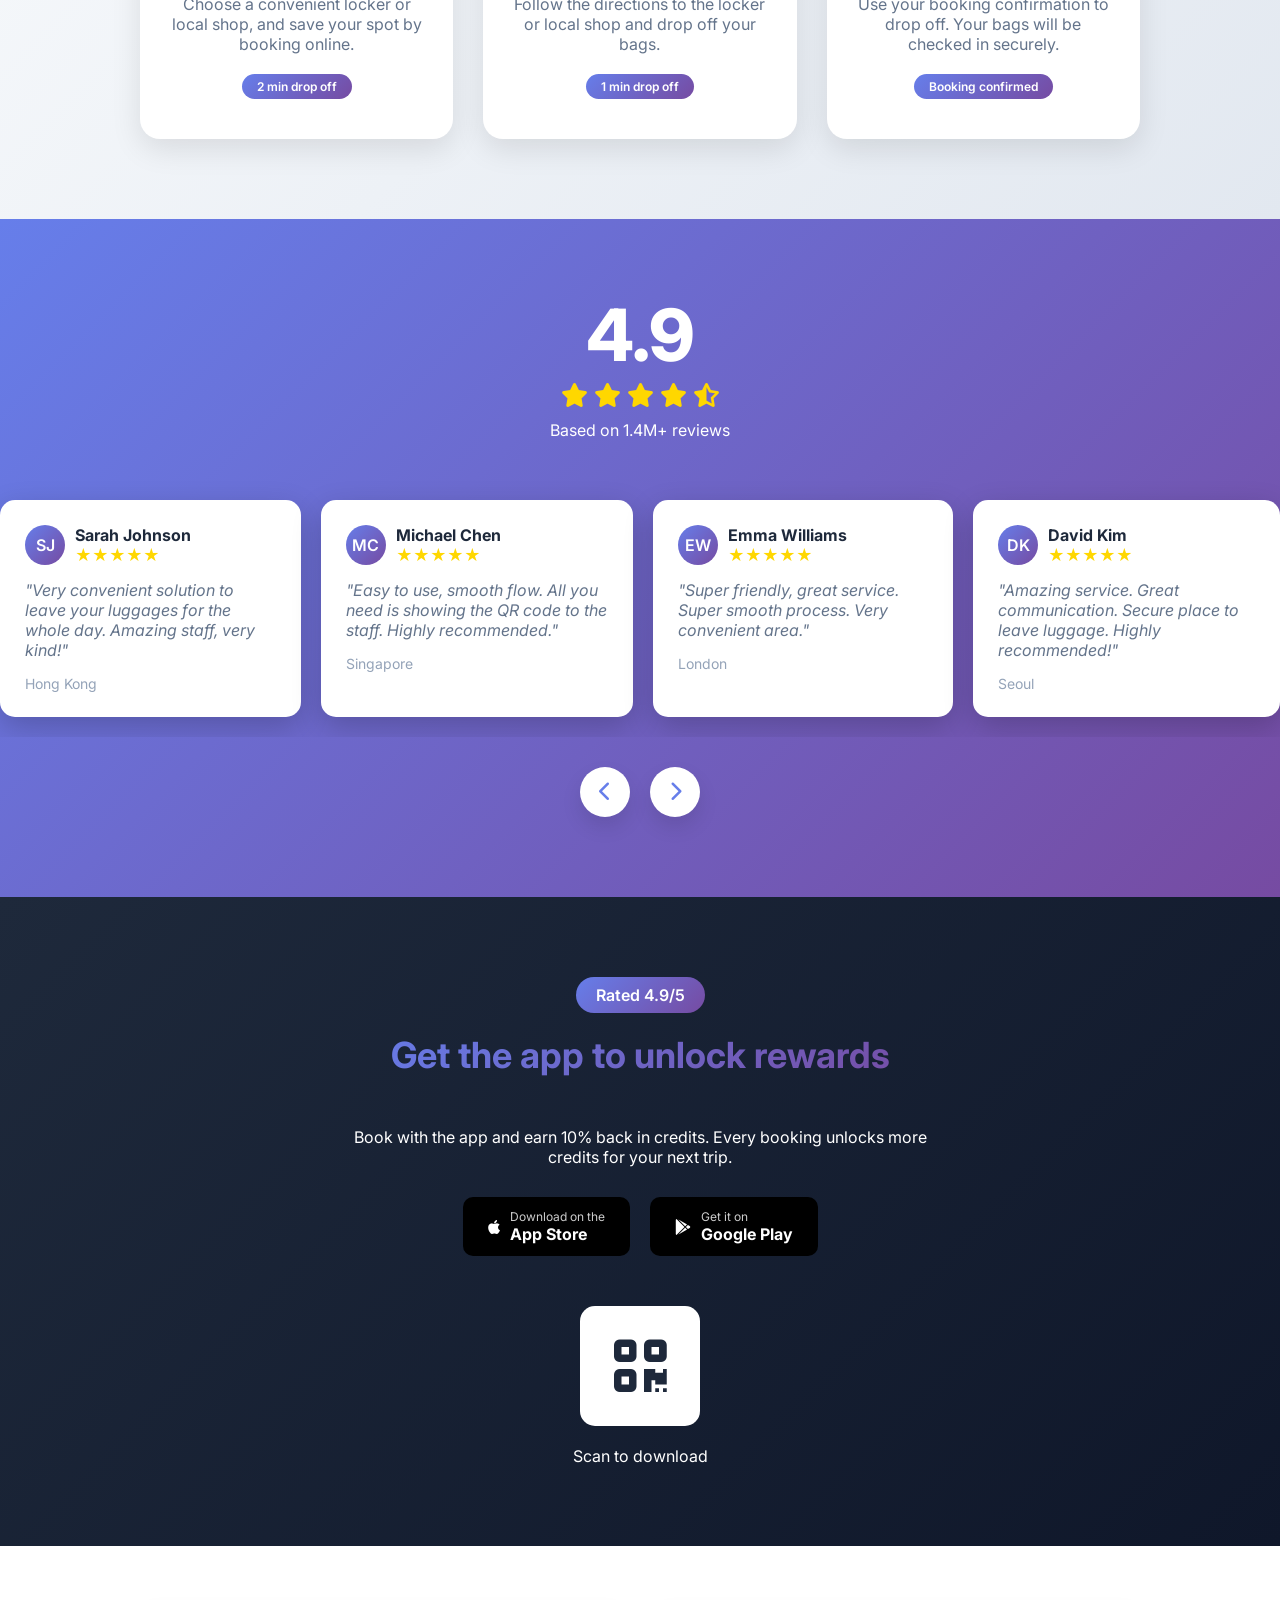
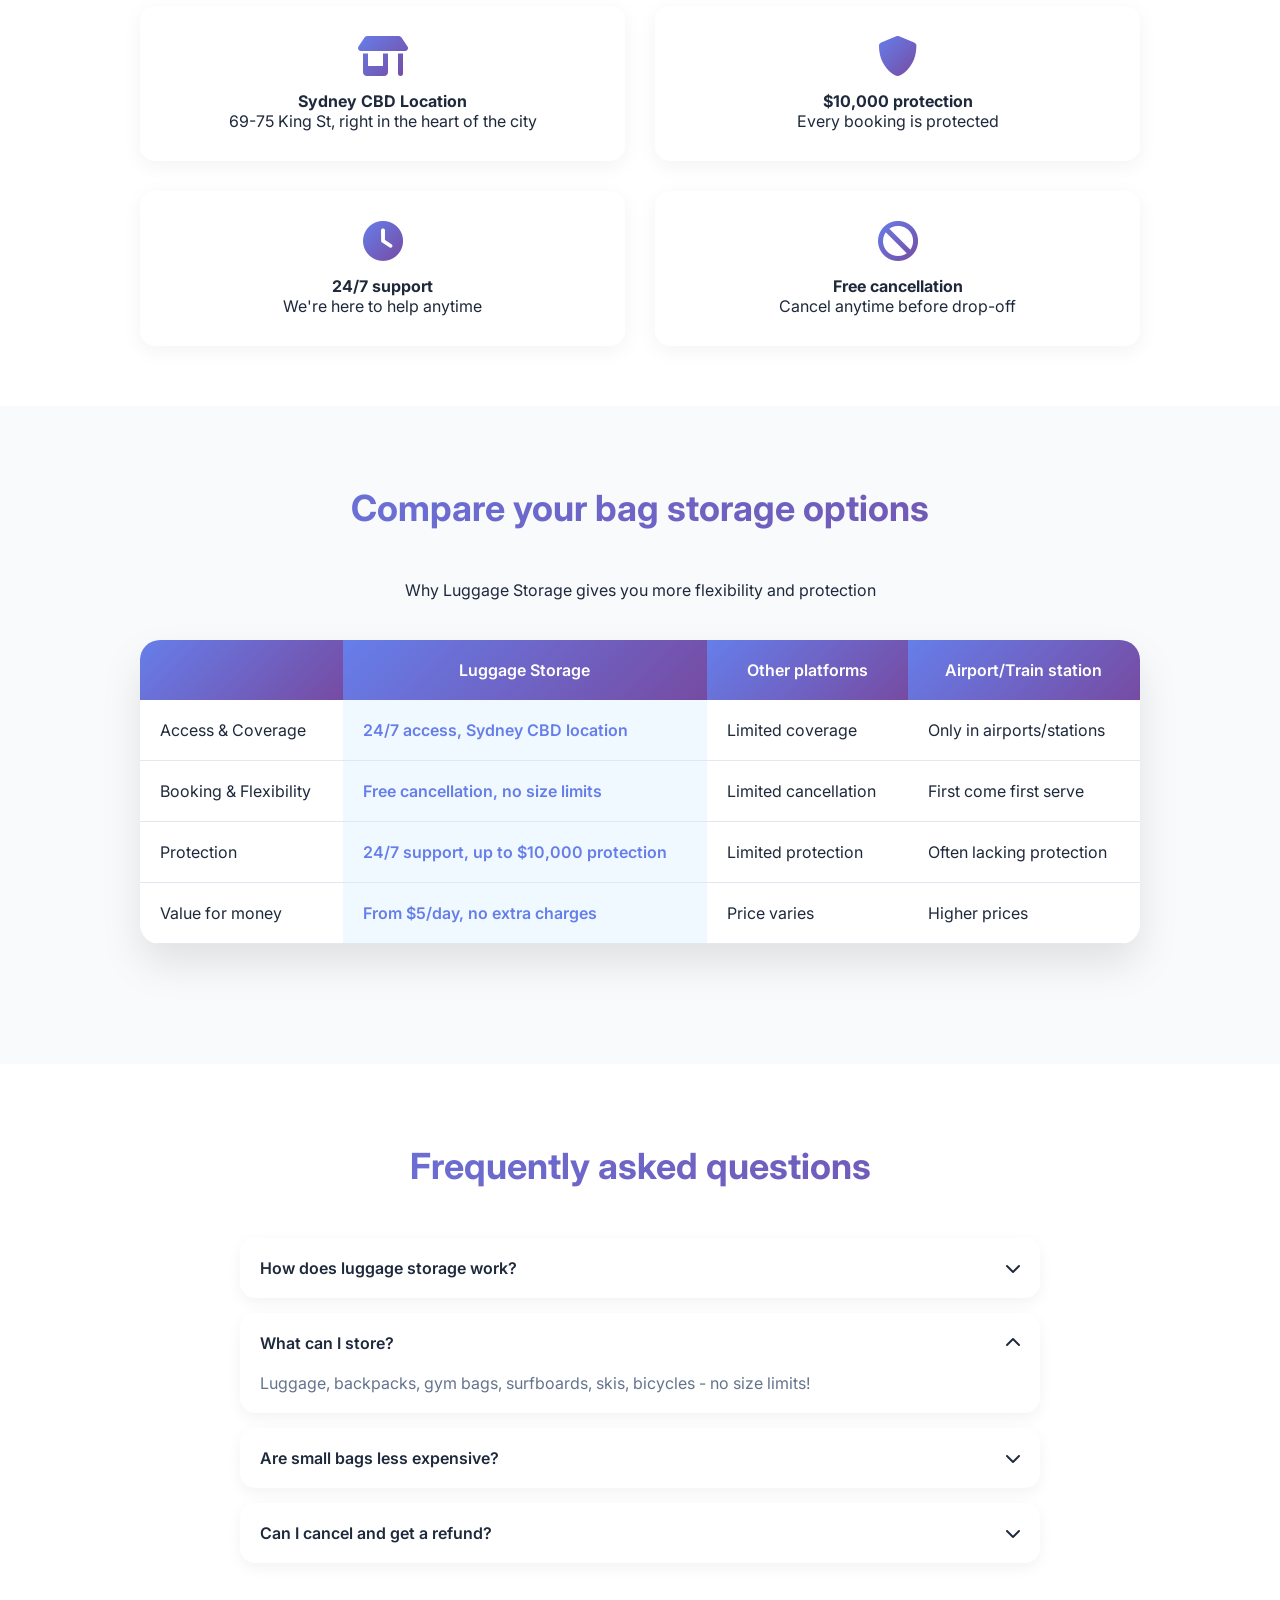
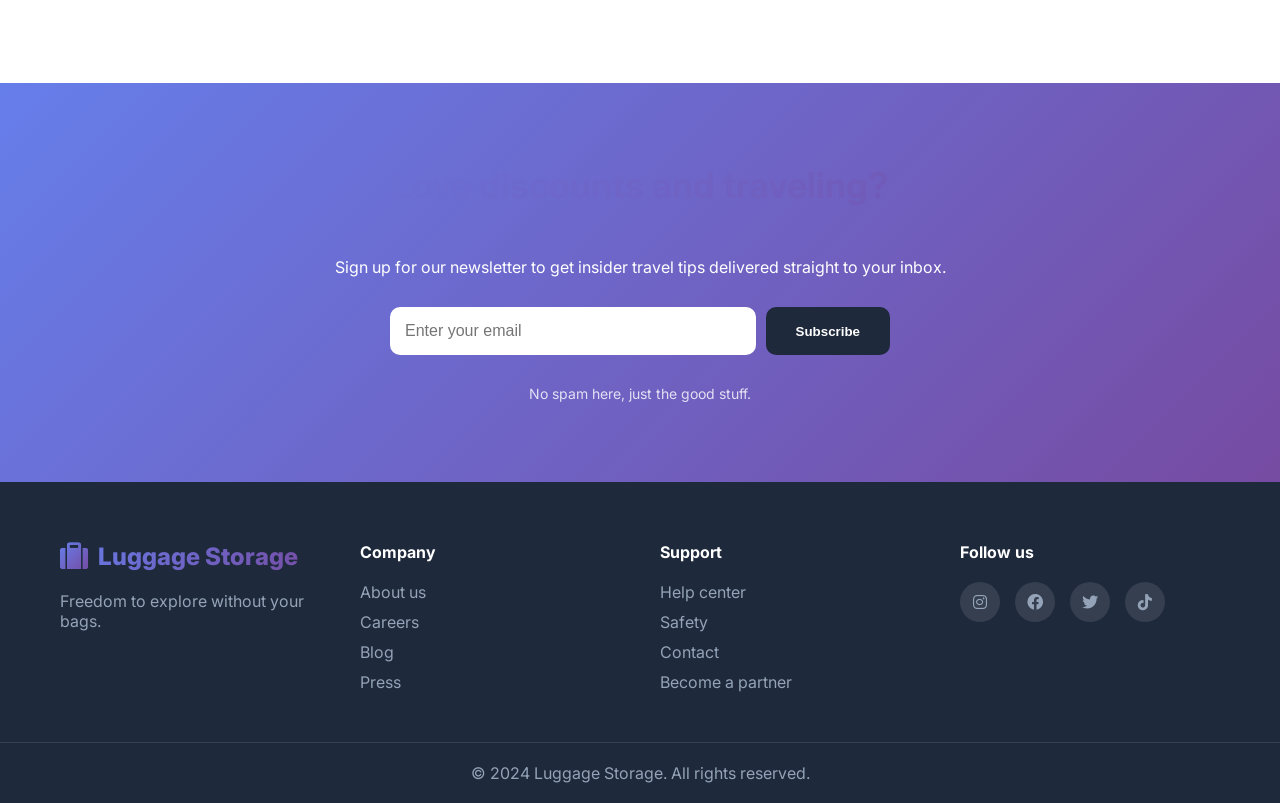
==== commit c44016b6: "Fixed spelling: changed Luggagestoarge to Luggage Storage" ====
--- a/index.html/index.html
+++ b/index.html/index.html
@@ -1011,7 +1011,7 @@
         <div class="nav-container">
             <a href="/LuggageStorage/" class="logo">
                 <i class="fas fa-suitcase"></i>
-                <span>Luggagestoarge</span>
+                <span>Luggage Storage</span>
             </a>
             
             <!-- Mobile Menu Button -->
@@ -1038,7 +1038,7 @@
                 <i class="fas fa-gift"></i> Book in the app, earn 10% back
             </div>
             
-            <h1 class="glow">Luggagestoarge <span class="highlight">near you</span></h1>
+            <h1 class="glow">Luggage Storage <span class="highlight">near you</span></h1>
             <p class="hero-subtitle">Freedom to explore from <strong>$5.00 / day</strong></p>
             
             <div class="search-container">
@@ -1266,14 +1266,14 @@
     <section class="comparison-section">
         <div class="container">
             <h2 class="section-title">Compare your bag storage options</h2>
-            <p style="text-align: center; margin-bottom: 40px;">Why Luggagestoarge gives you more flexibility and protection</p>
+            <p style="text-align: center; margin-bottom: 40px;">Why Luggage Storage gives you more flexibility and protection</p>
             
             <div class="comparison-table">
                 <table>
                     <thead>
                         <tr>
                             <th></th>
-                            <th>Luggagestoarge</th>
+                            <th>Luggage Storage</th>
                             <th>Other platforms</th>
                             <th>Airport/Train station</th>
                         </tr>
@@ -1377,7 +1377,7 @@
             <div class="footer-col">
                 <div class="logo" style="margin-bottom: 20px;">
                     <i class="fas fa-suitcase"></i>
-                    <span>Luggagestoarge</span>
+                    <span>Luggage Storage</span>
                 </div>
                 <p style="color: #94a3b8;">Freedom to explore without your bags.</p>
             </div>
@@ -1414,7 +1414,7 @@
         </div>
         
         <div class="footer-bottom">
-            <p>&copy; 2024 Luggagestoarge. All rights reserved.</p>
+            <p>&copy; 2024 Luggage Storage. All rights reserved.</p>
         </div>
     </footer>
 
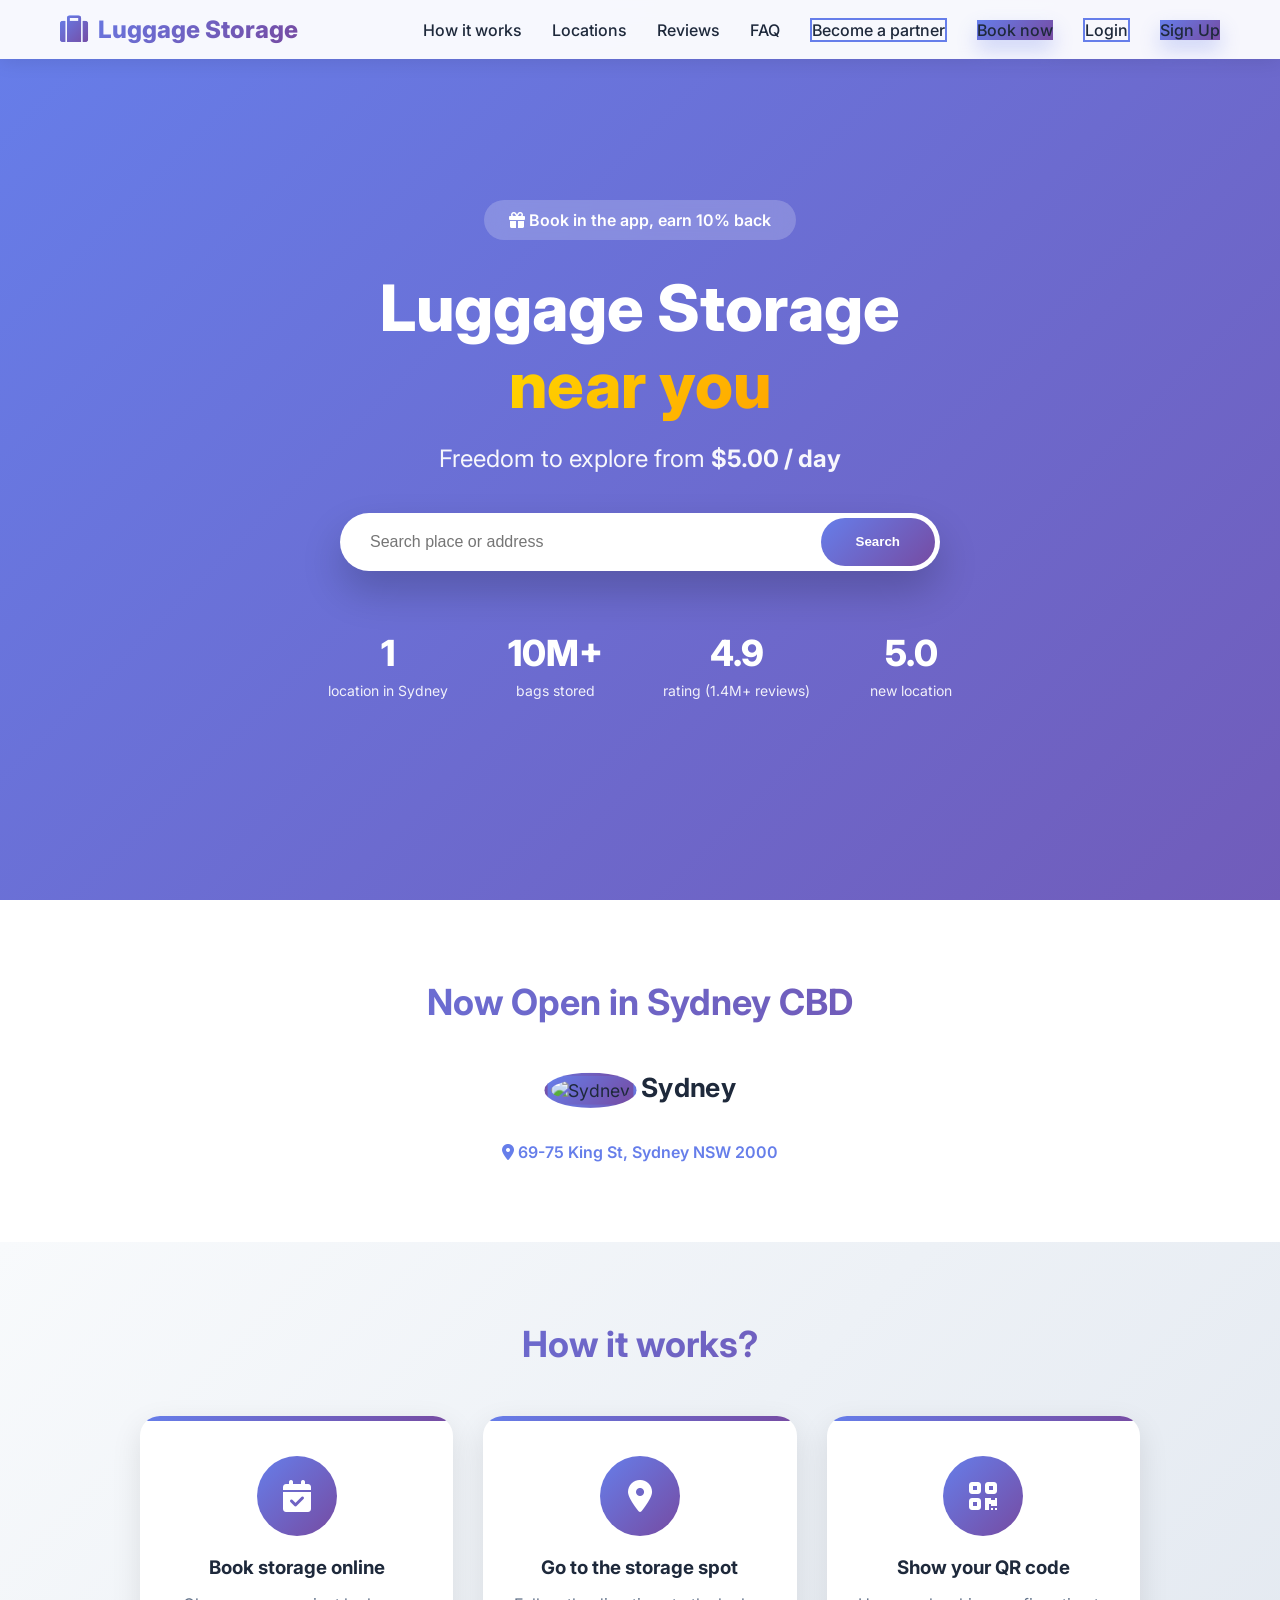
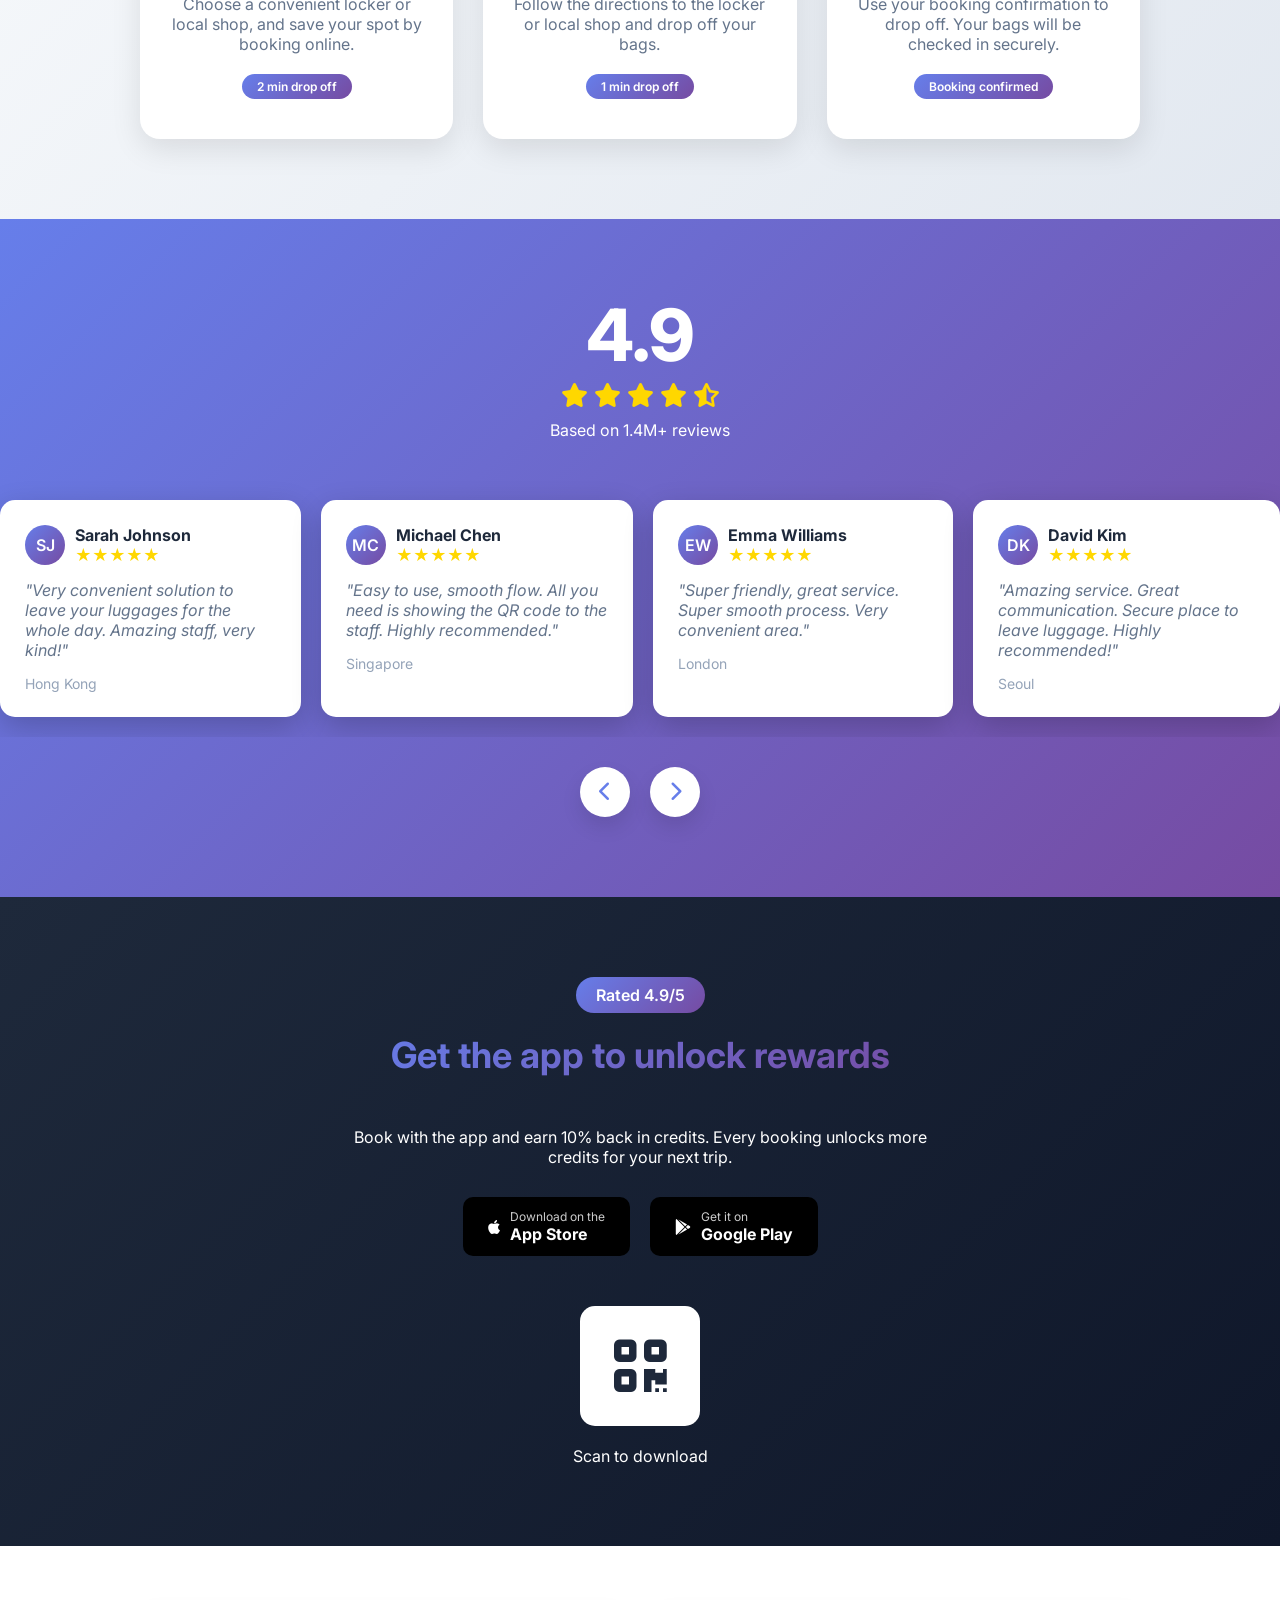
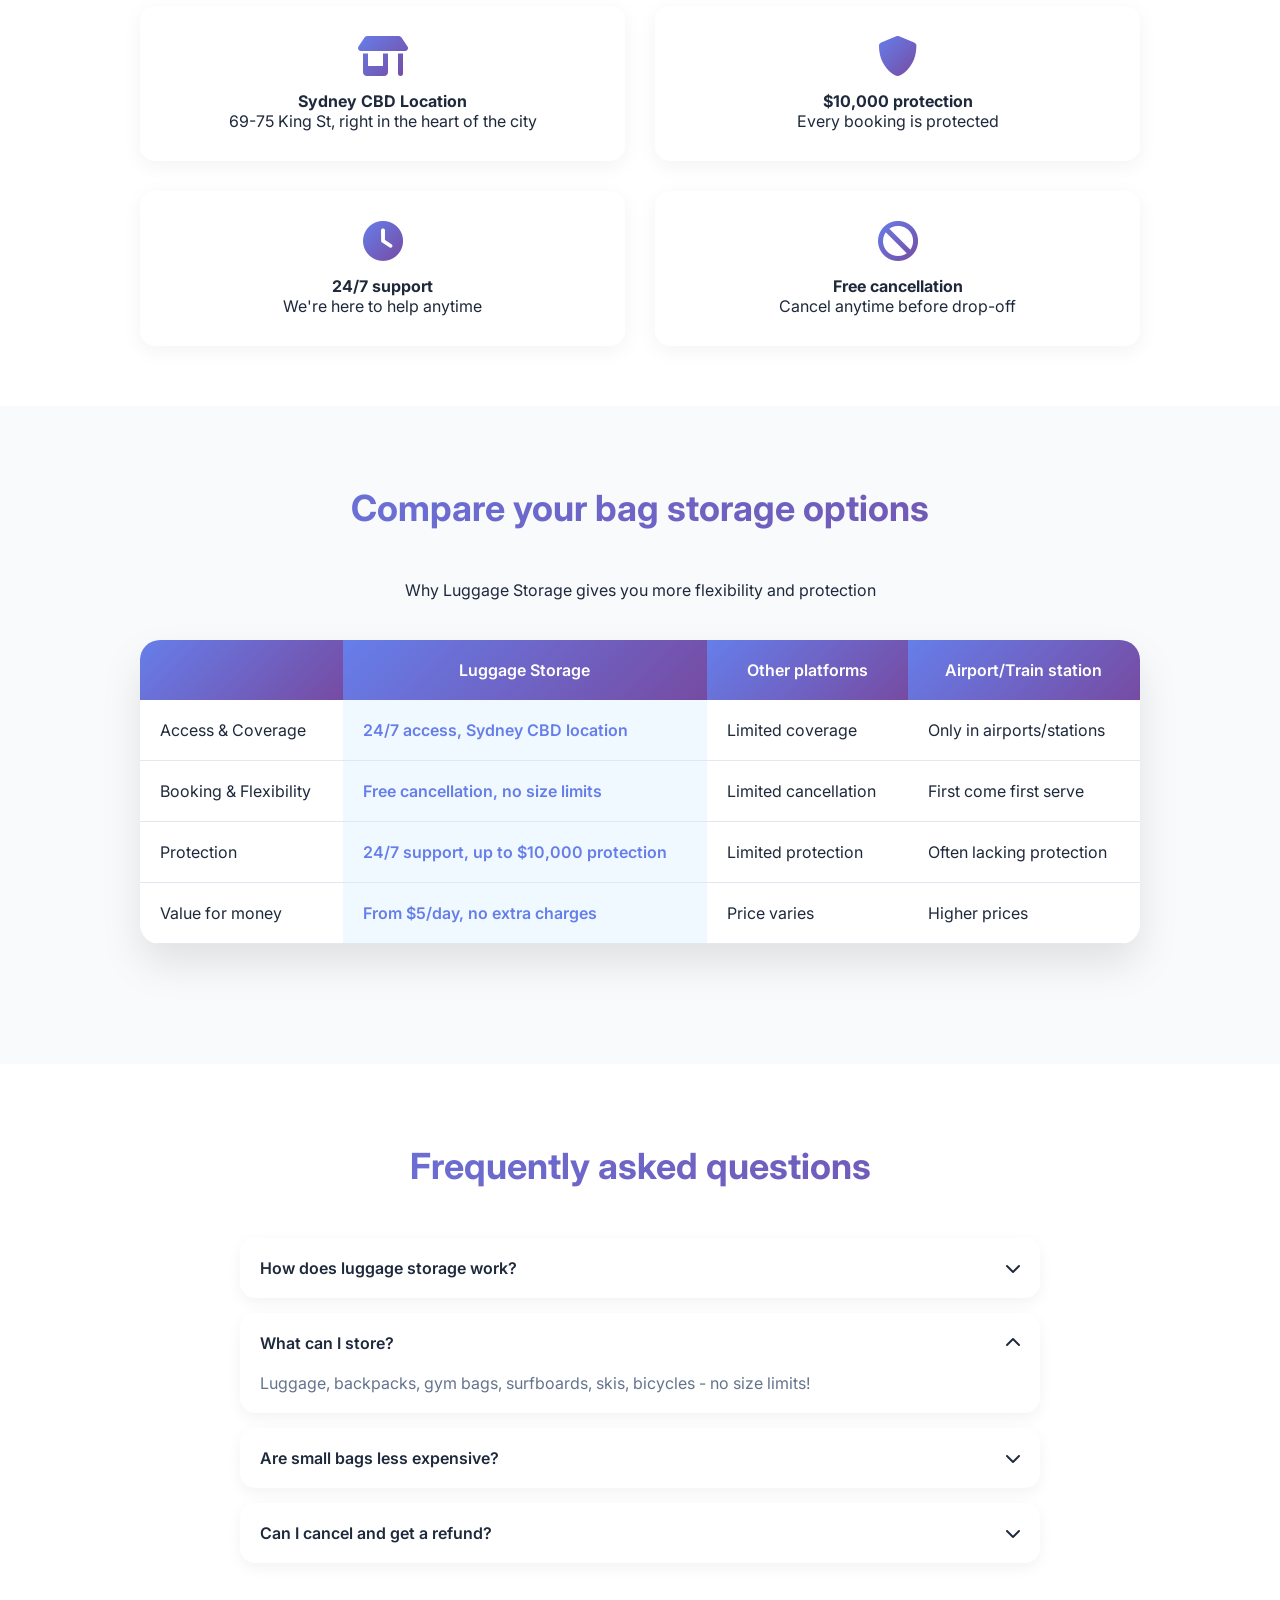
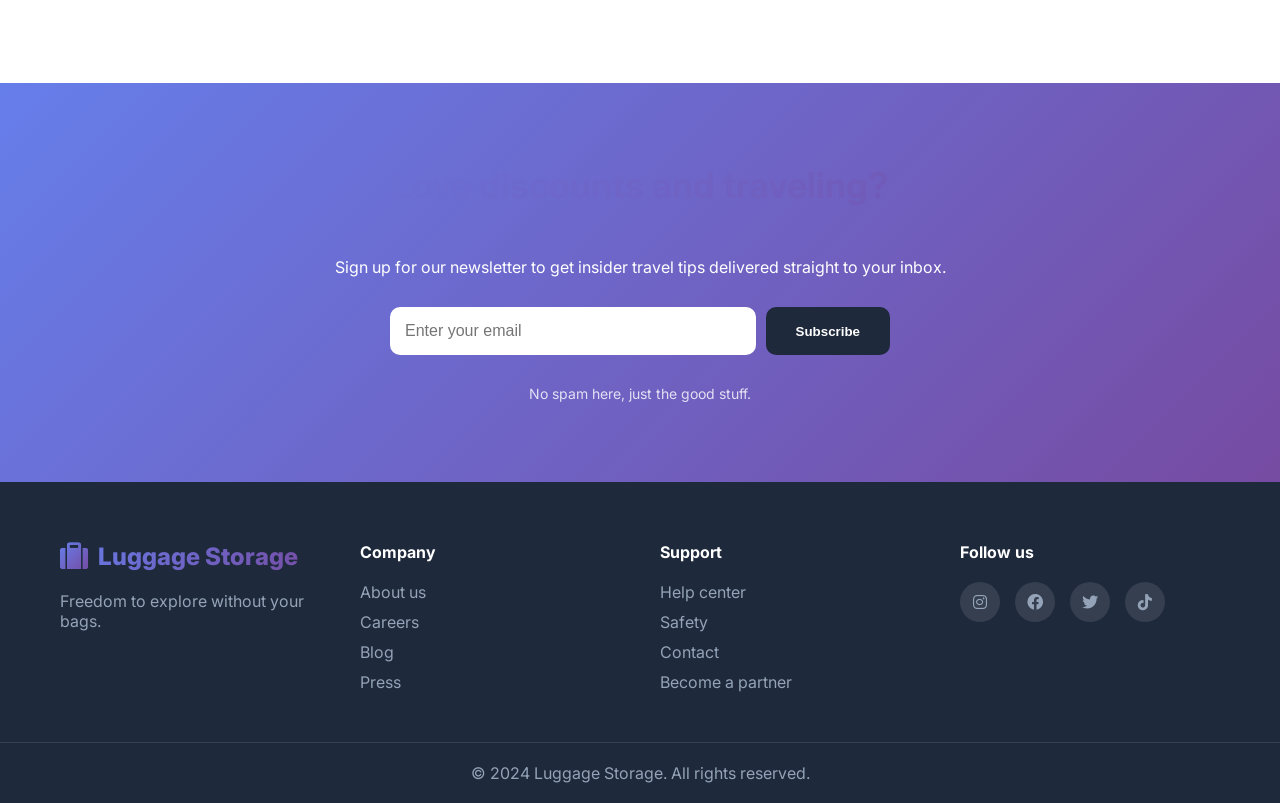
==== commit c30501cf: "Added login/signup buttons to navigation and fixed auth.js" ====
--- a/index.html/index.html
+++ b/index.html/index.html
@@ -10,6 +10,15 @@
     <link rel="stylesheet" href="https://cdnjs.cloudflare.com/ajax/libs/font-awesome/6.0.0/css/all.min.css">
     <link href="https://fonts.googleapis.com/css2?family=Inter:wght@400;500;600;700;800&display=swap" rel="stylesheet">
     
+    <!-- Firebase SDKs -->
+    <script src="https://www.gstatic.com/firebasejs/8.10.0/firebase-app.js"></script>
+    <script src="https://www.gstatic.com/firebasejs/8.10.0/firebase-auth.js"></script>
+    <script src="https://www.gstatic.com/firebasejs/8.10.0/firebase-firestore.js"></script>
+
+    <!-- Your Firebase config and auth helpers -->
+    <script src="/LuggageStorage/js/firebase-config.js"></script>
+    <script src="/LuggageStorage/js/auth.js"></script>
+    
     <style>
         * {
             margin: 0;
@@ -1027,6 +1036,24 @@
                 <li><a href="/LuggageStorage/faq">FAQ</a></li>
                 <li><a href="/LuggageStorage/partner" class="btn-outline">Become a partner</a></li>
                 <li><a href="/LuggageStorage/booking" class="btn-primary">Book now</a></li>
+                
+                <!-- AUTH LINKS - These will show/hide based on login status -->
+                <li class="auth-required" style="display: inline-block;">
+                    <a href="/LuggageStorage/login.html" class="btn-outline">Login</a>
+                </li>
+                <li class="auth-required" style="display: inline-block;">
+                    <a href="/LuggageStorage/signup.html" class="btn-primary">Sign Up</a>
+                </li>
+                
+                <li class="auth-hidden" style="display: none;">
+                    <span id="userEmail" style="color: #667eea; font-weight: 500;"></span>
+                </li>
+                <li class="auth-hidden" style="display: none;">
+                    <a href="/LuggageStorage/dashboard/customer.html" class="btn-outline">Dashboard</a>
+                </li>
+                <li class="auth-hidden" style="display: none;">
+                    <a href="#" onclick="logout()" class="btn-primary">Logout</a>
+                </li>
             </ul>
         </div>
     </nav>
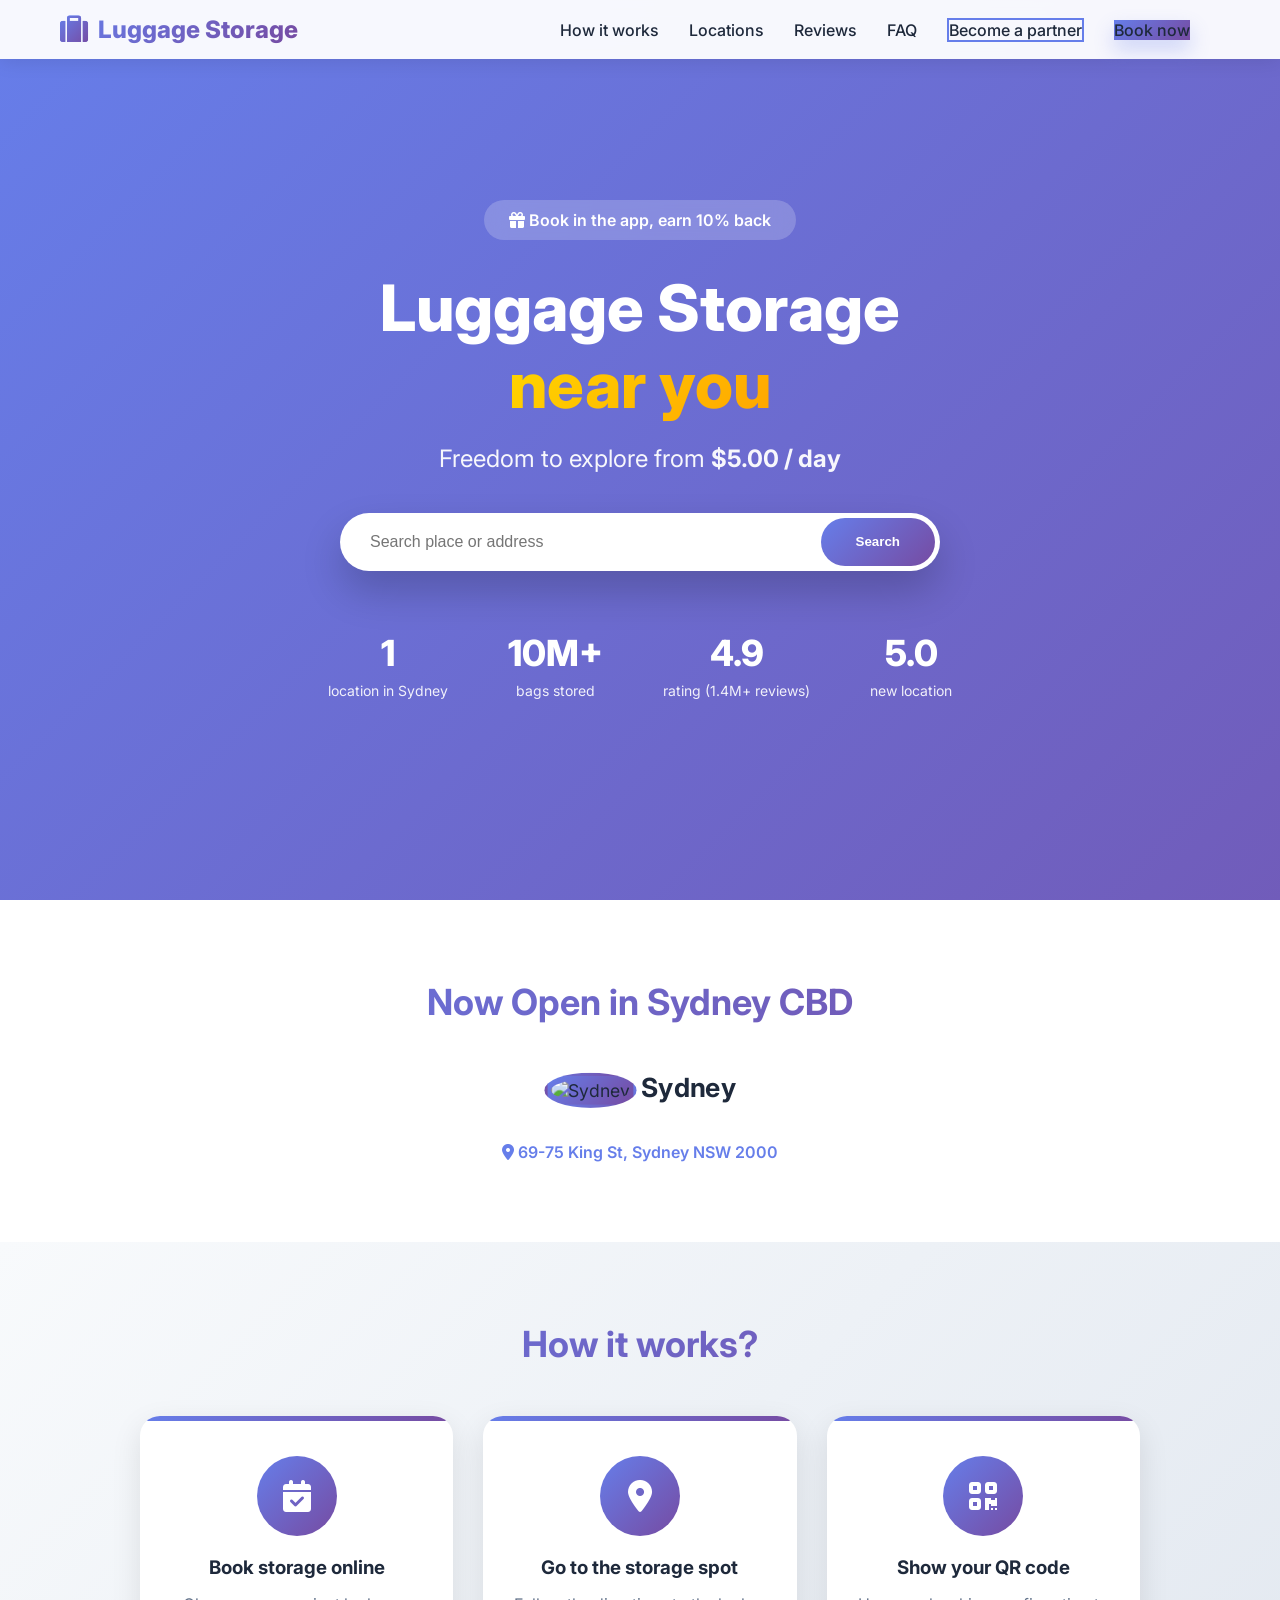
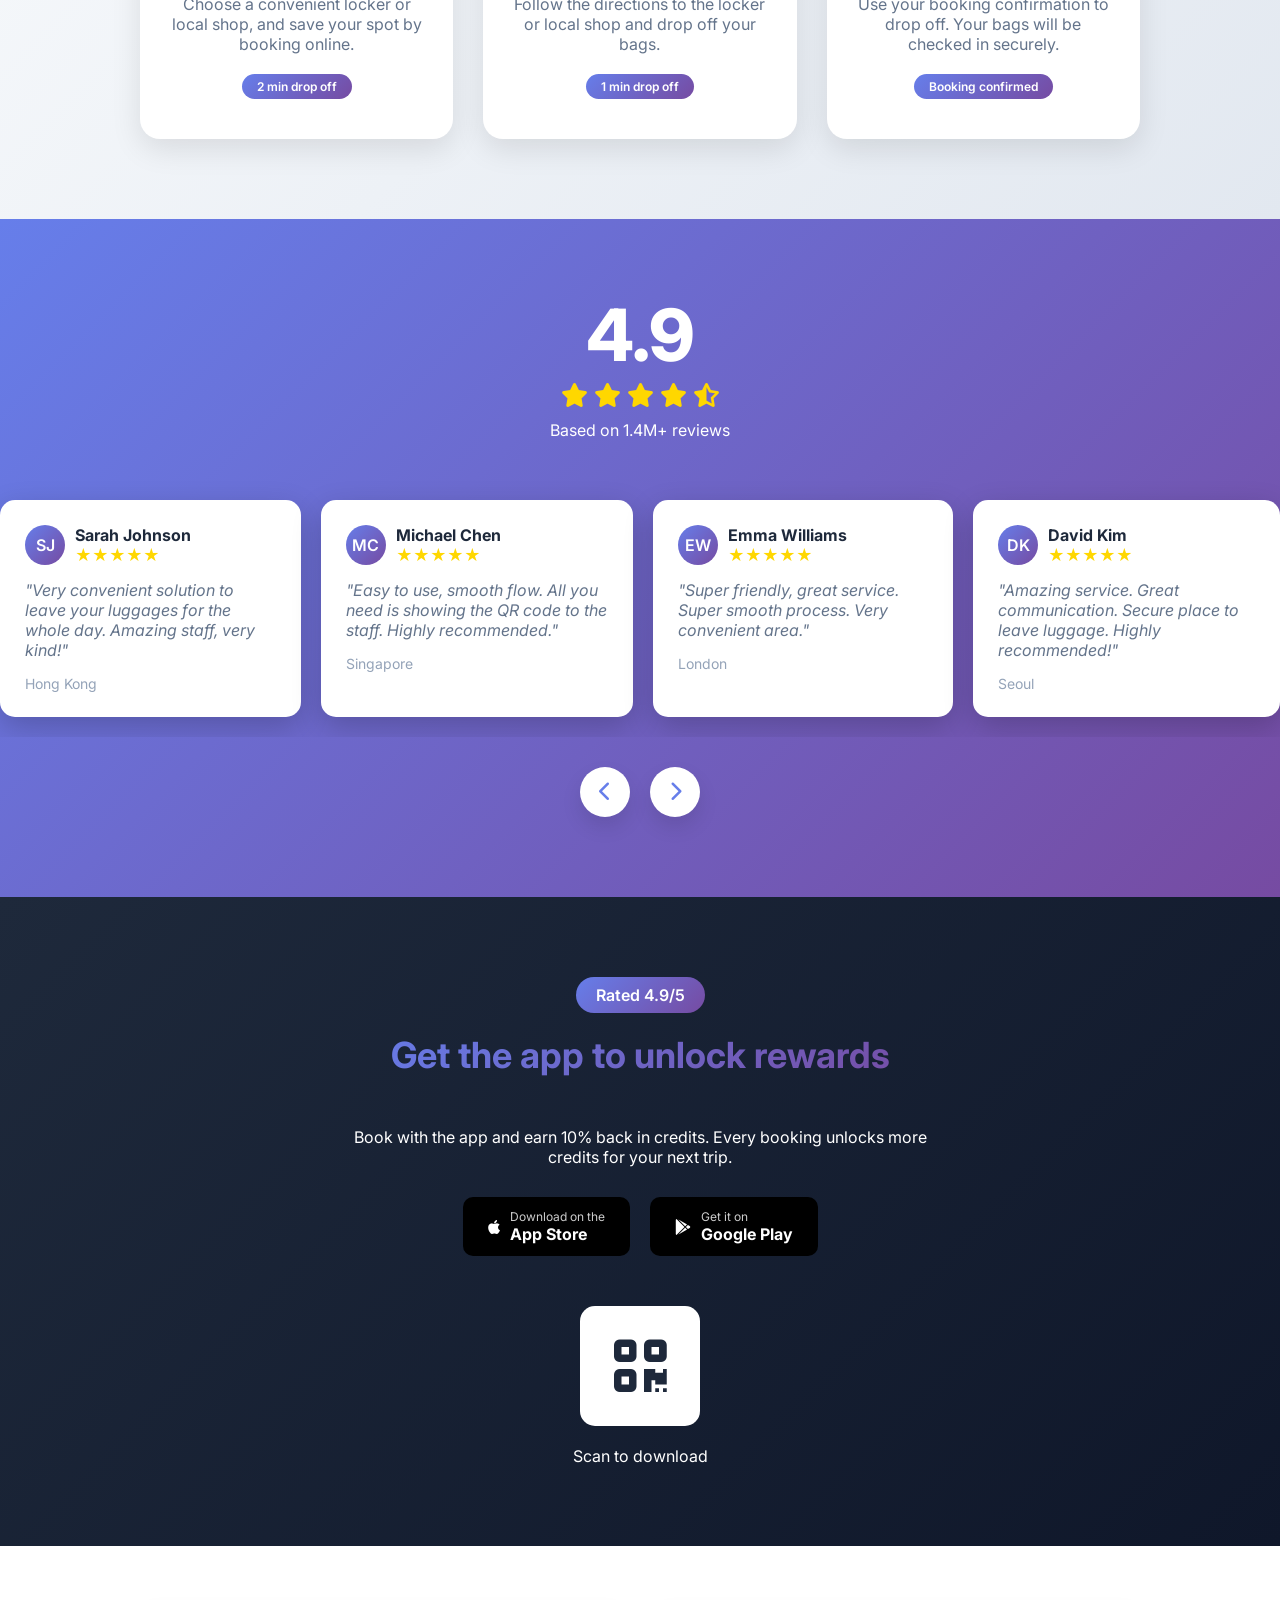
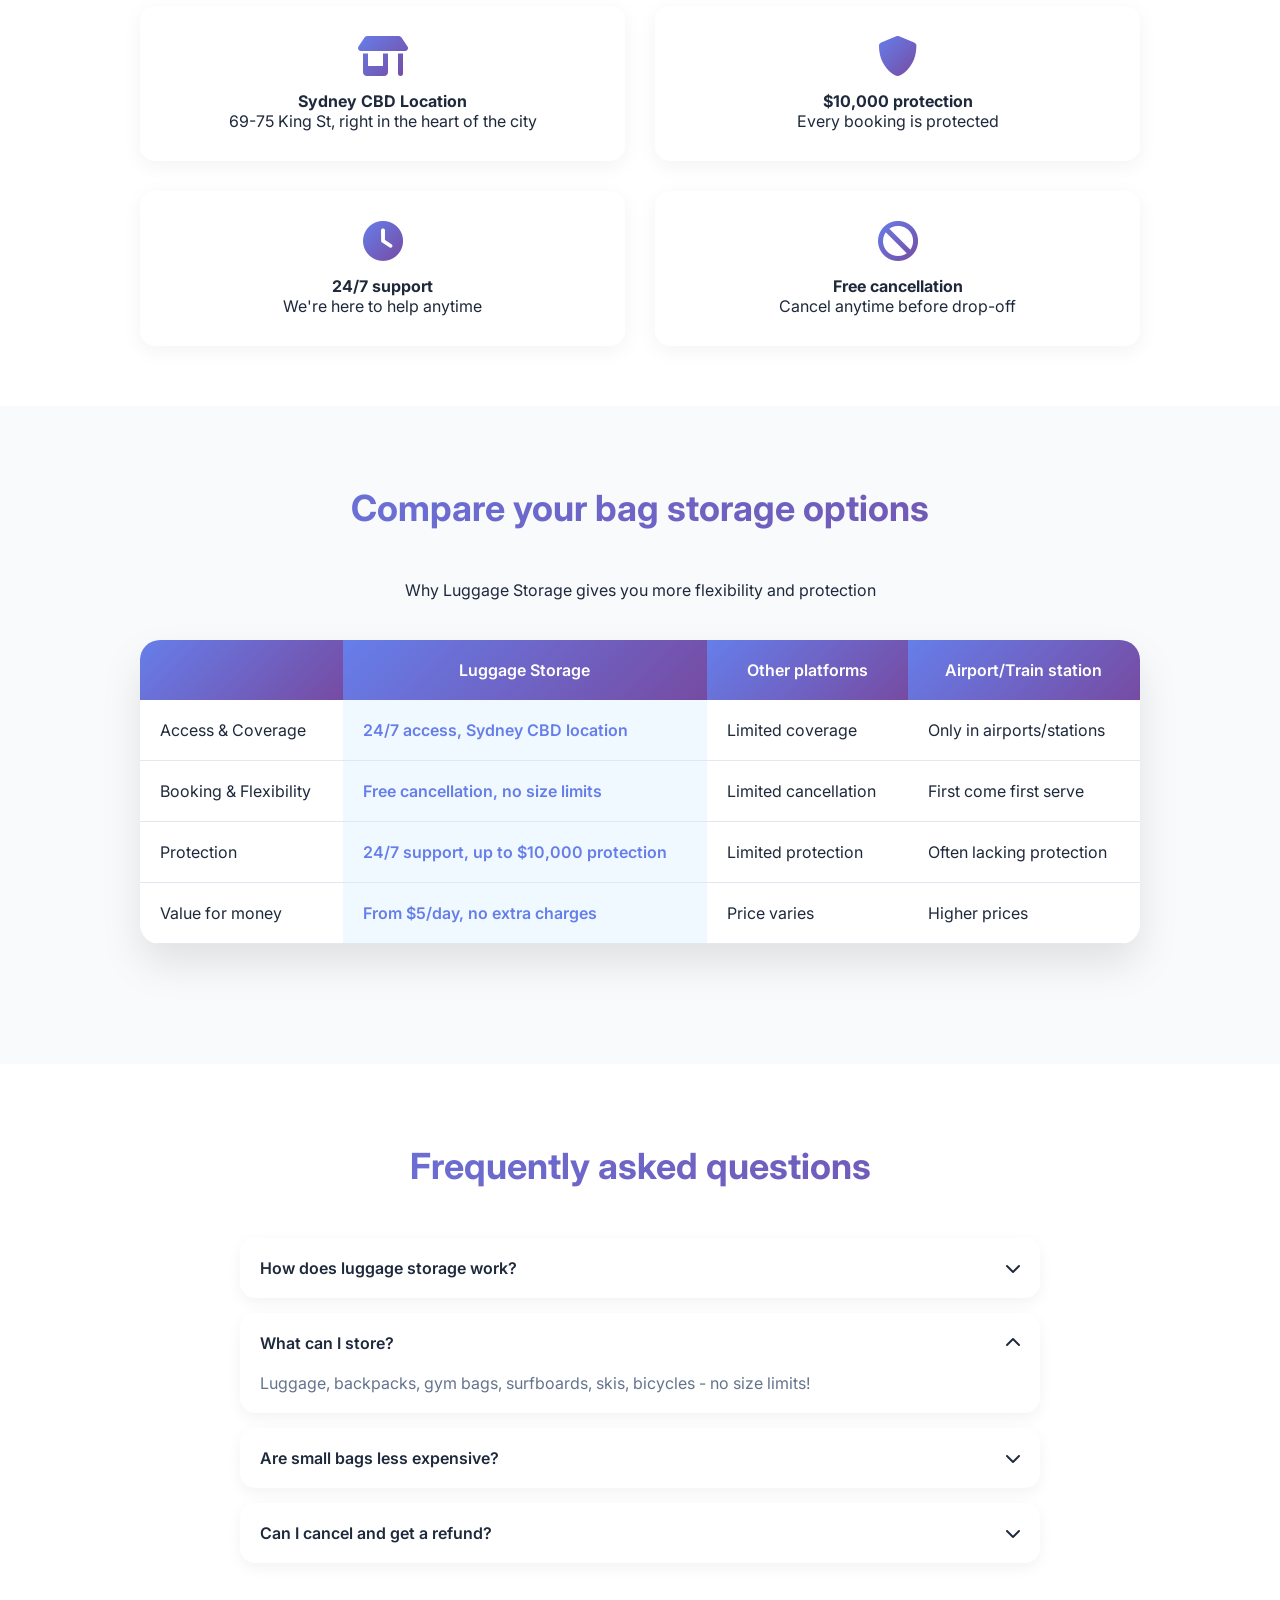
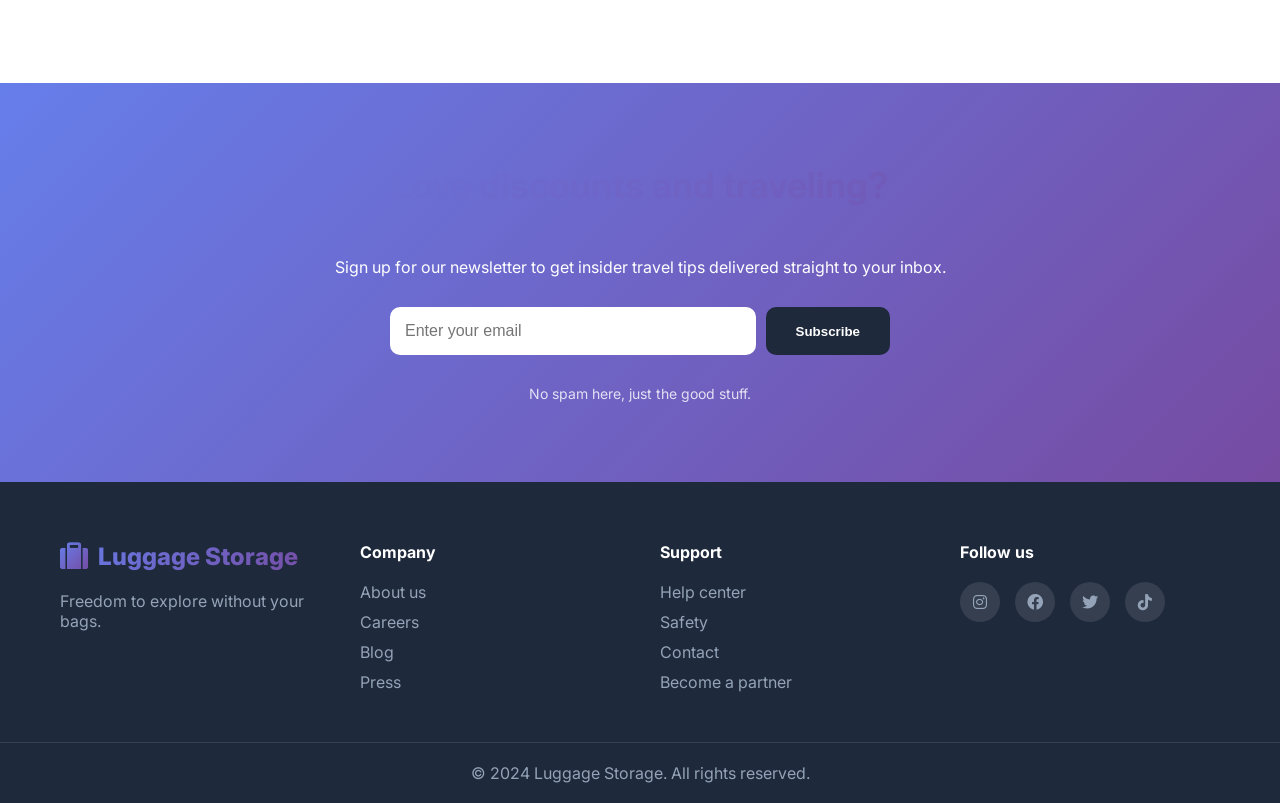
==== commit 2521250c: "Fixed signup/login design, navigation, and redirect issues" ====
--- a/index.html/index.html
+++ b/index.html/index.html
@@ -1037,26 +1037,78 @@
                 <li><a href="/LuggageStorage/partner" class="btn-outline">Become a partner</a></li>
                 <li><a href="/LuggageStorage/booking" class="btn-primary">Book now</a></li>
                 
-                <!-- AUTH LINKS - These will show/hide based on login status -->
-                <li class="auth-required" style="display: inline-block;">
-                    <a href="/LuggageStorage/login.html" class="btn-outline">Login</a>
-                </li>
-                <li class="auth-required" style="display: inline-block;">
-                    <a href="/LuggageStorage/signup.html" class="btn-primary">Sign Up</a>
-                </li>
-                
-                <li class="auth-hidden" style="display: none;">
-                    <span id="userEmail" style="color: #667eea; font-weight: 500;"></span>
-                </li>
-                <li class="auth-hidden" style="display: none;">
-                    <a href="/LuggageStorage/dashboard/customer.html" class="btn-outline">Dashboard</a>
-                </li>
-                <li class="auth-hidden" style="display: none;">
-                    <a href="#" onclick="logout()" class="btn-primary">Logout</a>
+                <!-- Auth Links - Dynamic -->
+                <li class="auth-links" id="authLinks">
+                    <!-- These will be populated by JavaScript -->
                 </li>
             </ul>
         </div>
     </nav>
+
+    <!-- Add this JavaScript right after navigation -->
+    <script>
+        // Function to update auth links based on login state
+        function updateAuthLinks() {
+            const authLinksContainer = document.getElementById('authLinks');
+            const user = firebase.auth().currentUser;
+            
+            if (user) {
+                // User is logged in
+                db.collection('users').doc(user.uid).get().then(doc => {
+                    if (doc.exists) {
+                        const role = doc.data().role;
+                        authLinksContainer.innerHTML = `
+                            <span class="user-email">${user.email}</span>
+                            <a href="/LuggageStorage/dashboard/${role}.html" class="btn-outline">Dashboard</a>
+                            <a href="#" onclick="logout()" class="btn-primary">Logout</a>
+                        `;
+                    }
+                });
+            } else {
+                // User is logged out
+                authLinksContainer.innerHTML = `
+                    <a href="/LuggageStorage/login.html" class="btn-outline">Login</a>
+                    <a href="/LuggageStorage/signup.html" class="btn-primary">Sign Up</a>
+                `;
+            }
+        }
+        
+        // Listen for auth state changes
+        firebase.auth().onAuthStateChanged((user) => {
+            updateAuthLinks();
+        });
+        
+        // Logout function
+        function logout() {
+            firebase.auth().signOut()
+                .then(() => {
+                    window.location.href = '/LuggageStorage/';
+                })
+                .catch((error) => {
+                    console.error('Logout error:', error);
+                });
+        }
+    </script>
+
+    <!-- Add these styles for the user email -->
+    <style>
+        .user-email {
+            color: #667eea;
+            font-weight: 500;
+            margin-right: 10px;
+            padding: 5px 10px;
+            background: #f0f9ff;
+            border-radius: 50px;
+            font-size: 14px;
+        }
+        
+        @media (max-width: 768px) {
+            .user-email {
+                margin: 10px 0;
+                display: inline-block;
+            }
+        }
+    </style>
 
     <!-- Hero Section -->
     <section class="hero gradient-bg">
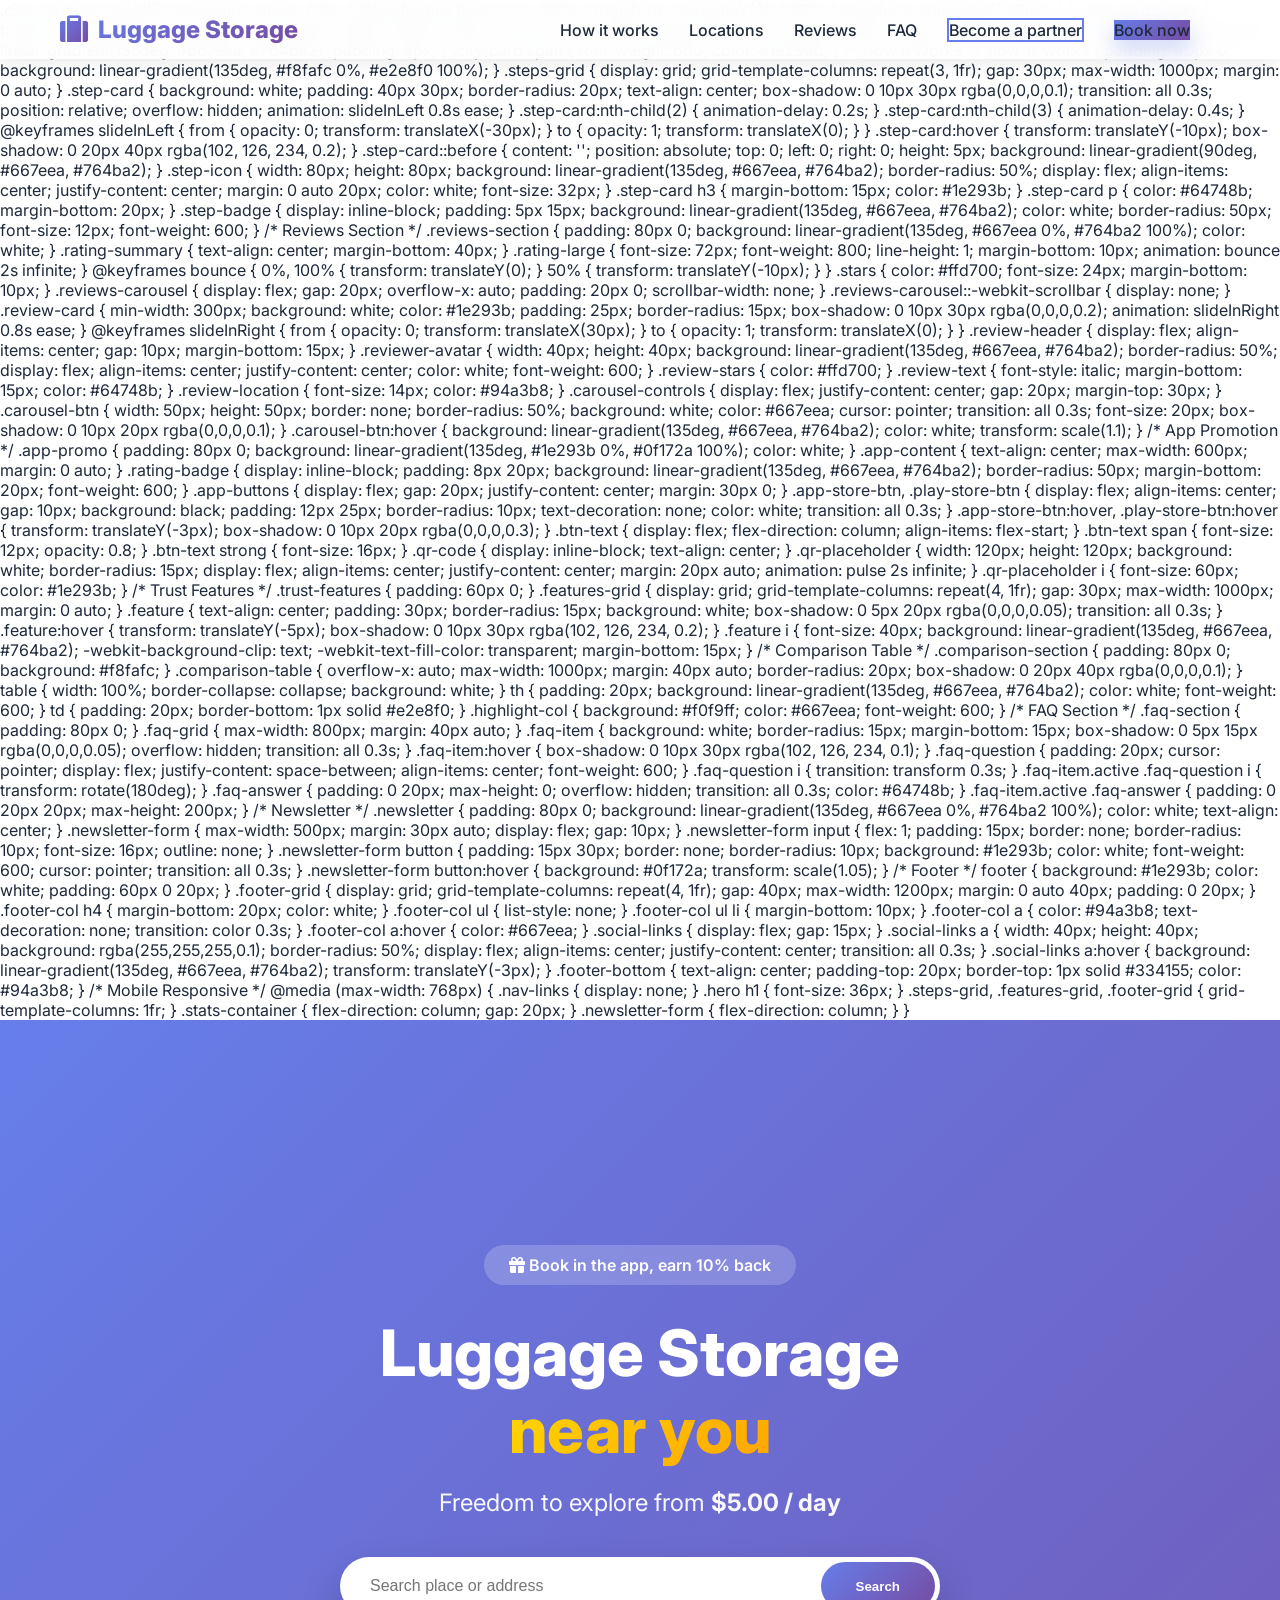
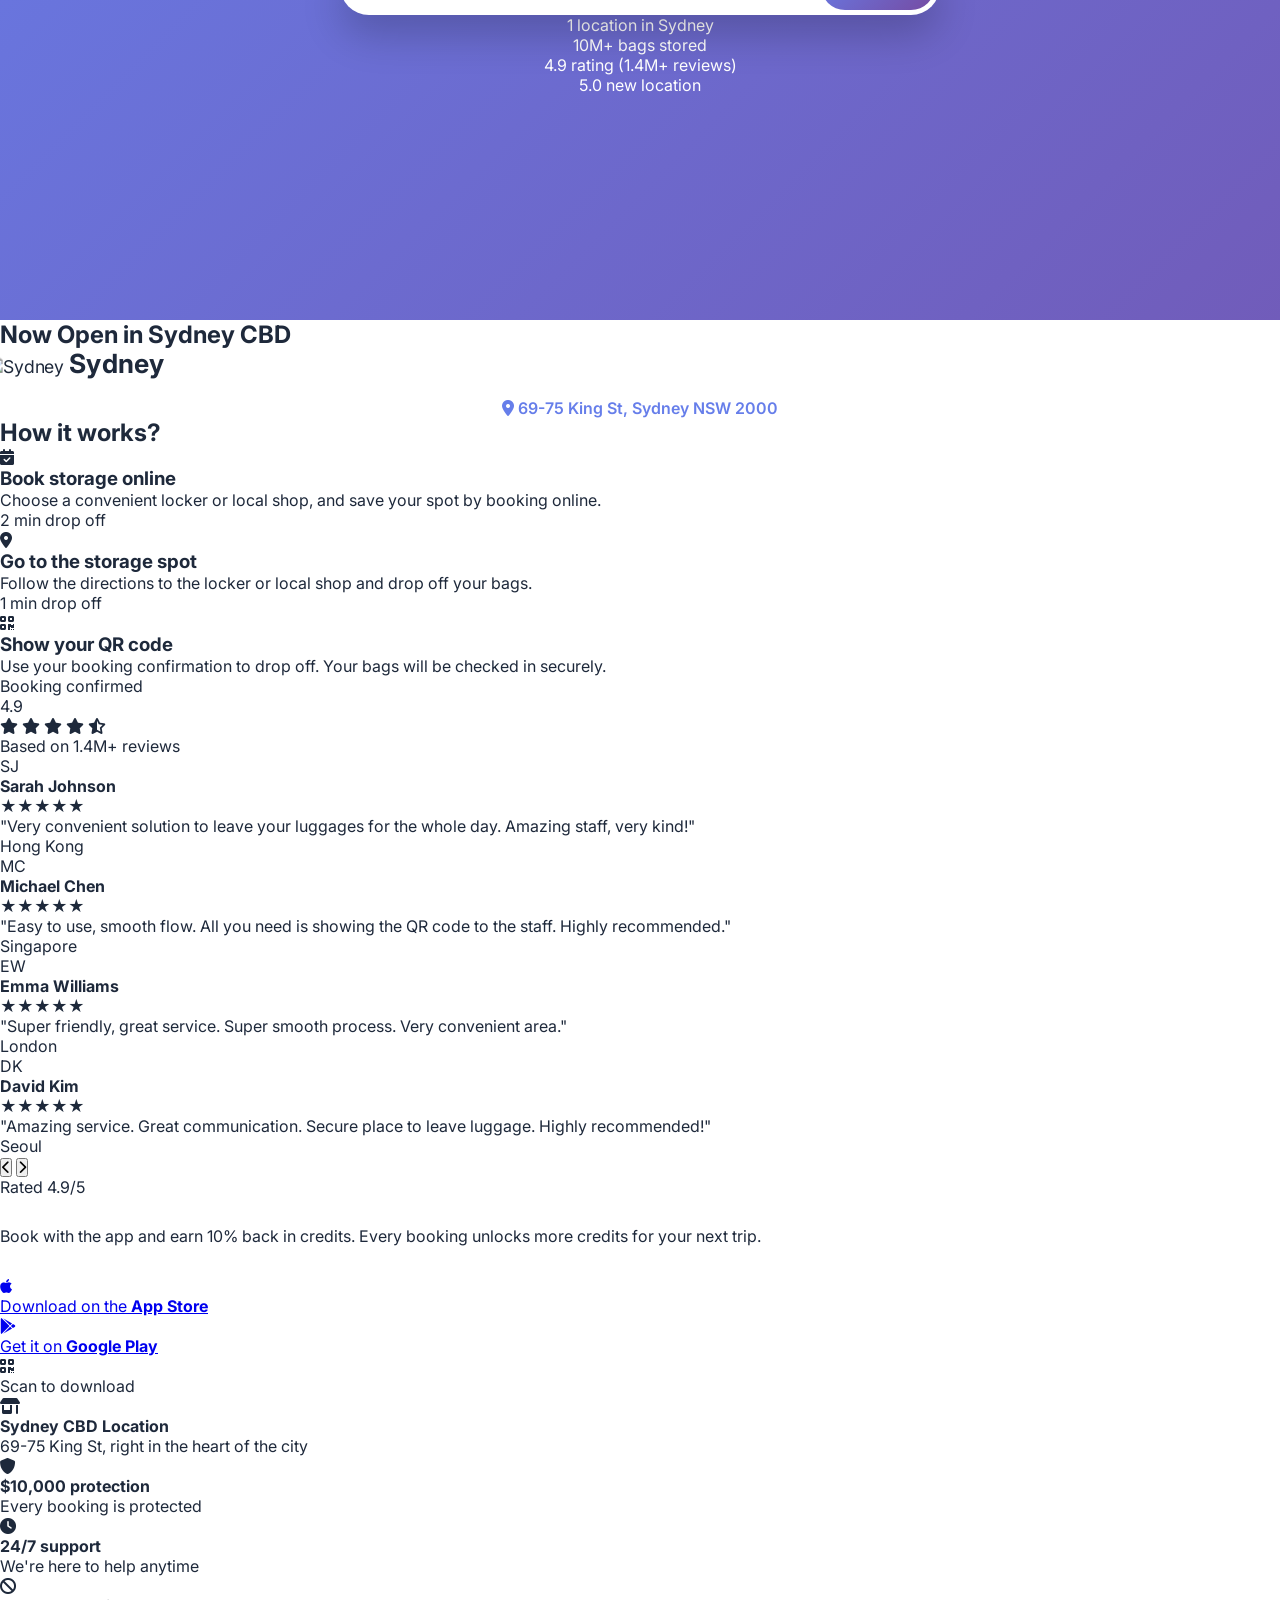
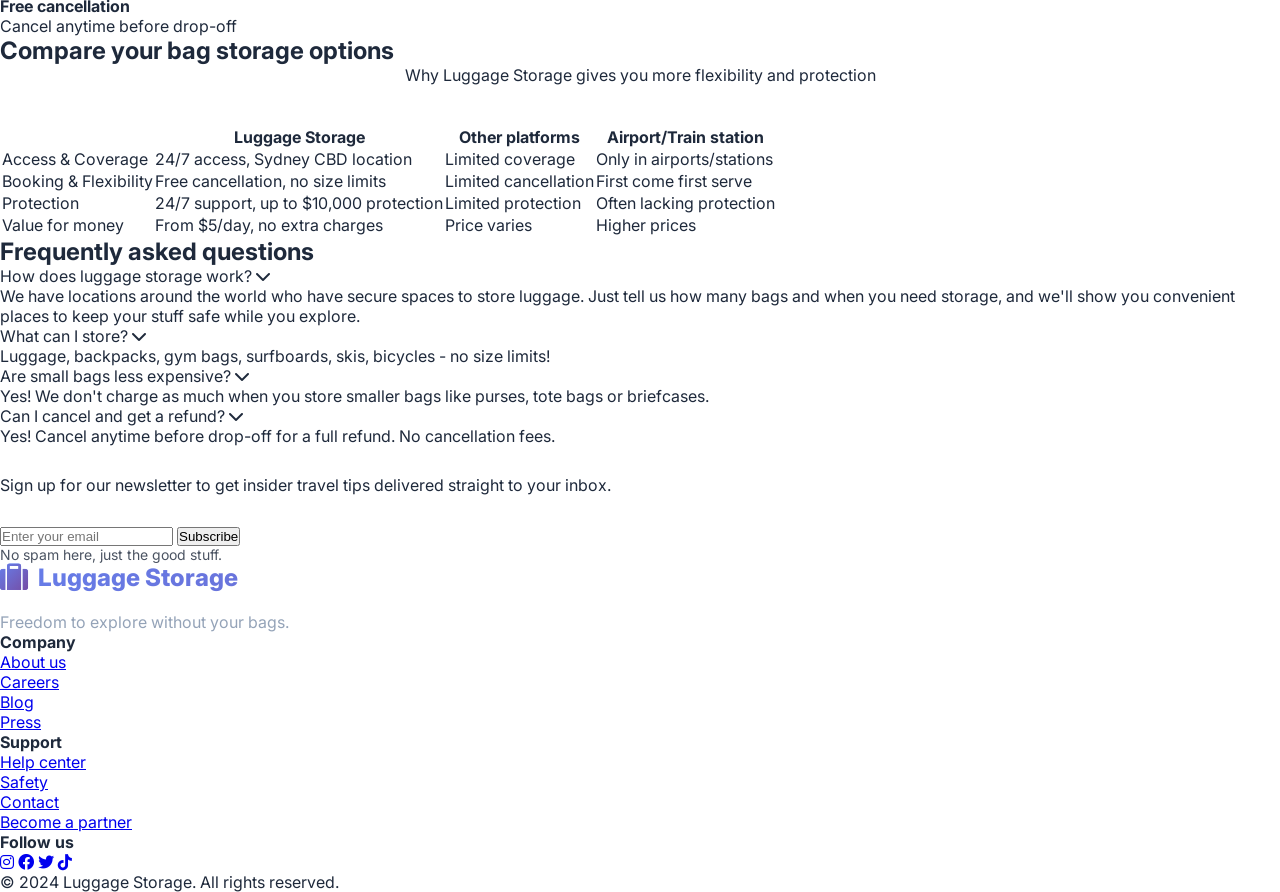
==== commit 94ec0f5b: "Added professional user menu with avatar and dropdown" ====
--- a/index.html/index.html
+++ b/index.html/index.html
@@ -264,74 +264,414 @@
             transition: all 0.3s;
         }
 
-        .search-box button:hover {
-            transform: scale(1.05);
-            box-shadow: 0 10px 20px rgba(0,0,0,0.2);
-        }
-
-        /* Stats */
-        .stats-container {
-            display: flex;
-            justify-content: center;
-            gap: 60px;
-            margin-top: 60px;
-            animation: fadeIn 1s ease 0.6s both;
-        }
-
-        @keyframes fadeIn {
-            from { opacity: 0; }
-            to { opacity: 1; }
-        }
-
-        .stat-item {
-            text-align: center;
-        }
-
-        .stat-number {
-            font-size: 36px;
-            font-weight: 800;
-            display: block;
-            margin-bottom: 5px;
-        }
-
-        .stat-label {
-            font-size: 14px;
-            opacity: 0.9;
-        }
-
-        /* Featured Cities */
-        .featured-cities {
-            padding: 80px 0;
-            background: white;
-        }
-
-        .section-title {
-            text-align: center;
-            font-size: 36px;
-            margin-bottom: 50px;
-            background: linear-gradient(135deg, #667eea, #764ba2);
-            -webkit-background-clip: text;
-            -webkit-text-fill-color: transparent;
-        }
-
-        .city-grid {
-            display: grid;
-            grid-template-columns: repeat(auto-fit, minmax(150px, 1fr));
-            gap: 20px;
-            max-width: 1000px;
-            margin: 0 auto;
-        }
-
-        .city-card {
-            text-align: center;
-            cursor: pointer;
-            transition: all 0.3s;
-            animation: float 3s ease-in-out infinite;
-        }
-
-        .city-card:nth-child(2) { animation-delay: 0.2s; }
-        .city-card:nth-child(3) { animation-delay: 0.4s; }
-        .city-card:nth-child(4) { animation-delay: 0.6s; }
+        <!-- Navigation -->
+        <nav class="navbar">
+            <div class="nav-container">
+                <a href="/LuggageStorage/" class="logo">
+                    <i class="fas fa-suitcase"></i>
+                    <span>Luggage Storage</span>
+                </a>
+            
+                <!-- Mobile Menu Button -->
+                <div class="menu-toggle" id="mobileMenu">
+                    <i class="fas fa-bars"></i>
+                </div>
+            
+                <!-- Navigation Links -->
+                <ul class="nav-links" id="navLinks">
+                    <li><a href="/LuggageStorage/#how-it-works">How it works</a></li>
+                    <li><a href="/LuggageStorage/locations">Locations</a></li>
+                    <li><a href="/LuggageStorage/#reviews">Reviews</a></li>
+                    <li><a href="/LuggageStorage/faq">FAQ</a></li>
+                    <li><a href="/LuggageStorage/partner" class="btn-outline">Become a partner</a></li>
+                    <li><a href="/LuggageStorage/booking" class="btn-primary">Book now</a></li>
+                
+                    <!-- User Menu - Dynamic -->
+                    <li class="user-menu-container" id="userMenuContainer">
+                        <!-- This will be populated by JavaScript -->
+                    </li>
+                </ul>
+            </div>
+        </nav>
+
+        <!-- User Menu Styles -->
+        <style>
+            .user-menu-container {
+                position: relative;
+                margin-left: 10px;
+            }
+        
+            .user-avatar {
+                width: 40px;
+                height: 40px;
+                background: linear-gradient(135deg, #667eea, #764ba2);
+                border-radius: 50%;
+                display: flex;
+                align-items: center;
+                justify-content: center;
+                color: white;
+                font-weight: 600;
+                font-size: 16px;
+                cursor: pointer;
+                transition: all 0.3s;
+                border: 2px solid transparent;
+            }
+        
+            .user-avatar:hover {
+                transform: scale(1.1);
+                box-shadow: 0 5px 15px rgba(102, 126, 234, 0.3);
+                border-color: white;
+            }
+        
+            .user-dropdown {
+                position: absolute;
+                top: 50px;
+                right: 0;
+                background: white;
+                border-radius: 15px;
+                box-shadow: 0 10px 30px rgba(0,0,0,0.2);
+                min-width: 250px;
+                display: none;
+                z-index: 1000;
+                animation: slideDown 0.3s ease;
+                overflow: hidden;
+            }
+        
+            .user-dropdown.show {
+                display: block;
+            }
+        
+            .dropdown-header {
+                padding: 20px;
+                background: linear-gradient(135deg, #667eea, #764ba2);
+                color: white;
+            }
+        
+            .dropdown-header .user-name {
+                font-weight: 600;
+                font-size: 16px;
+                margin-bottom: 5px;
+            }
+        
+            .dropdown-header .user-email-small {
+                font-size: 12px;
+                opacity: 0.9;
+            }
+        
+            .dropdown-menu {
+                list-style: none;
+                padding: 10px 0;
+            }
+        
+            .dropdown-menu li {
+                padding: 0;
+            }
+        
+            .dropdown-menu a {
+                display: flex;
+                align-items: center;
+                gap: 10px;
+                padding: 12px 20px;
+                color: #1e293b;
+                text-decoration: none;
+                transition: all 0.3s;
+            }
+        
+            .dropdown-menu a:hover {
+                background: #f0f9ff;
+                color: #667eea;
+            }
+        
+            .dropdown-menu i {
+                width: 20px;
+                color: #667eea;
+            }
+        
+            .dropdown-divider {
+                height: 1px;
+                background: #e2e8f0;
+                margin: 8px 0;
+            }
+        
+            .logout-item a {
+                color: #ef4444;
+            }
+        
+            .logout-item a:hover {
+                background: #fef2f2;
+                color: #dc2626;
+            }
+        
+            .logout-item i {
+                color: #ef4444;
+            }
+        
+            @keyframes slideDown {
+                from {
+                    opacity: 0;
+                    transform: translateY(-10px);
+                }
+                to {
+                    opacity: 1;
+                    transform: translateY(0);
+                }
+            }
+        
+            /* Mobile responsive */
+            @media (max-width: 768px) {
+                .user-menu-container {
+                    margin: 10px 0;
+                    width: 100%;
+                }
+            
+                .user-avatar {
+                    width: 35px;
+                    height: 35px;
+                    font-size: 14px;
+                }
+            
+                .user-dropdown {
+                    position: static;
+                    width: 100%;
+                    margin-top: 10px;
+                    box-shadow: none;
+                    border: 1px solid #e2e8f0;
+                }
+            }
+        </style>
+
+        <!-- User Menu JavaScript -->
+        <script>
+            // Function to update user menu based on login state
+            function updateUserMenu(user) {
+                const menuContainer = document.getElementById('userMenuContainer');
+            
+                if (user) {
+                    // Get user name from Firestore
+                    db.collection('users').doc(user.uid).get().then(doc => {
+                        if (doc.exists) {
+                            const userData = doc.data();
+                            const name = userData.name || 'User';
+                            const email = user.email;
+                            const role = userData.role || 'customer';
+                        
+                            // Get initials (e.g., "JD" for John Doe)
+                            const initials = name
+                                .split(' ')
+                                .map(word => word[0])
+                                .join('')
+                                .toUpperCase()
+                                .substring(0, 2);
+                        
+                            // Create avatar with initials
+                            menuContainer.innerHTML = `
+                                <div class="user-avatar" onclick="toggleUserMenu()" title="${name}">
+                                    ${initials}
+                                </div>
+                                <div class="user-dropdown" id="userDropdown">
+                                    <div class="dropdown-header">
+                                        <div class="user-name">${name}</div>
+                                        <div class="user-email-small">${email}</div>
+                                    </div>
+                                    <ul class="dropdown-menu">
+                                        <li><a href="/LuggageStorage/dashboard/${role}.html"><i class="fas fa-tachometer-alt"></i> Dashboard</a></li>
+                                        <li><a href="#" onclick="showUserProfile()"><i class="fas fa-user-circle"></i> Profile</a></li>
+                                        <li><a href="/LuggageStorage/booking.html"><i class="fas fa-suitcase"></i> New Booking</a></li>
+                                        <li class="dropdown-divider"></li>
+                                        <li class="logout-item"><a href="#" onclick="logout()"><i class="fas fa-sign-out-alt"></i> Sign out</a></li>
+                                    </ul>
+                                </div>
+                            `;
+                        }
+                    });
+                } else {
+                    // Show login/signup buttons
+                    menuContainer.innerHTML = `
+                        <li class="auth-links" style="display: flex; gap: 10px; list-style: none;">
+                            <a href="/LuggageStorage/login.html" class="btn-outline">Login</a>
+                            <a href="/LuggageStorage/signup.html" class="btn-primary">Sign Up</a>
+                        </li>
+                    `;
+                }
+            }
+        
+            // Toggle user dropdown menu
+            function toggleUserMenu() {
+                const dropdown = document.getElementById('userDropdown');
+                dropdown.classList.toggle('show');
+            }
+        
+            // Close dropdown when clicking outside
+            document.addEventListener('click', function(event) {
+                const dropdown = document.getElementById('userDropdown');
+                const avatar = document.querySelector('.user-avatar');
+            
+                if (dropdown && avatar && !avatar.contains(event.target) && !dropdown.contains(event.target)) {
+                    dropdown.classList.remove('show');
+                }
+            });
+        
+            // Show user profile modal
+            function showUserProfile() {
+                const user = firebase.auth().currentUser;
+                if (!user) return;
+            
+                db.collection('users').doc(user.uid).get().then(doc => {
+                    if (doc.exists) {
+                        const userData = doc.data();
+                    
+                        // Create profile modal
+                        const modal = document.createElement('div');
+                        modal.className = 'profile-modal';
+                        modal.innerHTML = `
+                            <div class="profile-content">
+                                <div class="profile-header">
+                                    <div class="profile-avatar-large">
+                                        ${userData.name.split(' ').map(n => n[0]).join('').toUpperCase().substring(0, 2)}
+                                    </div>
+                                    <h2>${userData.name}</h2>
+                                    <p>${user.email}</p>
+                                </div>
+                                <div class="profile-body">
+                                    <div class="profile-row">
+                                        <i class="fas fa-envelope"></i>
+                                        <span>Email</span>
+                                        <strong>${user.email}</strong>
+                                    </div>
+                                    <div class="profile-row">
+                                        <i class="fas fa-phone"></i>
+                                        <span>Phone</span>
+                                        <strong>${userData.phone || 'Not provided'}</strong>
+                                    </div>
+                                    <div class="profile-row">
+                                        <i class="fas fa-tag"></i>
+                                        <span>Role</span>
+                                        <strong class="role-badge role-${userData.role}">${userData.role}</strong>
+                                    </div>
+                                    <div class="profile-row">
+                                        <i class="fas fa-calendar"></i>
+                                        <span>Member since</span>
+                                        <strong>${userData.createdAt ? new Date(userData.createdAt.toDate()).toLocaleDateString() : 'N/A'}</strong>
+                                    </div>
+                                </div>
+                                <div class="profile-footer">
+                                    <button onclick="closeProfileModal()" class="btn-close">Close</button>
+                                    <button onclick="logout()" class="btn-logout">Sign Out</button>
+                                </div>
+                            </div>
+                        `;
+                    
+                        document.body.appendChild(modal);
+                    
+                        // Add modal styles
+                        const style = document.createElement('style');
+                        style.textContent = `
+                            .profile-modal {
+                                position: fixed;
+                                top: 0;
+                                left: 0;
+                                right: 0;
+                                bottom: 0;
+                                background: rgba(0,0,0,0.8);
+                                backdrop-filter: blur(5px);
+                                display: flex;
+                                align-items: center;
+                                justify-content: center;
+                                z-index: 10000;
+                                animation: fadeIn 0.3s;
+                            }
+                            .profile-content {
+                                background: white;
+                                border-radius: 30px;
+                                max-width: 450px;
+                                width: 90%;
+                                overflow: hidden;
+                                animation: slideUp 0.3s;
+                            }
+                            .profile-header {
+                                background: linear-gradient(135deg, #667eea, #764ba2);
+                                color: white;
+                                padding: 40px;
+                                text-align: center;
+                            }
+                            .profile-avatar-large {
+                                width: 80px;
+                                height: 80px;
+                                background: white;
+                                color: #667eea;
+                                border-radius: 50%;
+                                display: flex;
+                                align-items: center;
+                                justify-content: center;
+                                font-size: 32px;
+                                font-weight: 700;
+                                margin: 0 auto 20px;
+                                border: 4px solid white;
+                            }
+                            .profile-body {
+                                padding: 30px;
+                            }
+                            .profile-row {
+                                display: flex;
+                                align-items: center;
+                                padding: 12px 0;
+                                border-bottom: 1px solid #e2e8f0;
+                            }
+                            .profile-row i {
+                                width: 30px;
+                                color: #667eea;
+                            }
+                            .profile-row span {
+                                width: 120px;
+                                color: #64748b;
+                            }
+                            .profile-row strong {
+                                flex: 1;
+                                font-weight: 600;
+                            }
+                            .profile-footer {
+                                padding: 20px 30px;
+                                border-top: 1px solid #e2e8f0;
+                                display: flex;
+                                gap: 10px;
+                            }
+                            .btn-close, .btn-logout {
+                                flex: 1;
+                                padding: 12px;
+                                border: none;
+                                border-radius: 10px;
+                                font-weight: 600;
+                                cursor: pointer;
+                                transition: all 0.3s;
+                            }
+                            .btn-close {
+                                background: #e2e8f0;
+                                color: #1e293b;
+                            }
+                            .btn-logout {
+                                background: #ef4444;
+                                color: white;
+                            }
+                            .btn-close:hover, .btn-logout:hover {
+                                transform: translateY(-2px);
+                                box-shadow: 0 5px 15px rgba(0,0,0,0.2);
+                            }
+                        `;
+                        document.head.appendChild(style);
+                    }
+                });
+            }
+        
+            function closeProfileModal() {
+                const modal = document.querySelector('.profile-modal');
+                if (modal) modal.remove();
+            }
+        
+            // Listen for auth state changes
+            firebase.auth().onAuthStateChanged((user) => {
+                updateUserMenu(user);
+            });
+        </script>
         .city-card:nth-child(5) { animation-delay: 0.8s; }
 
         @keyframes float {
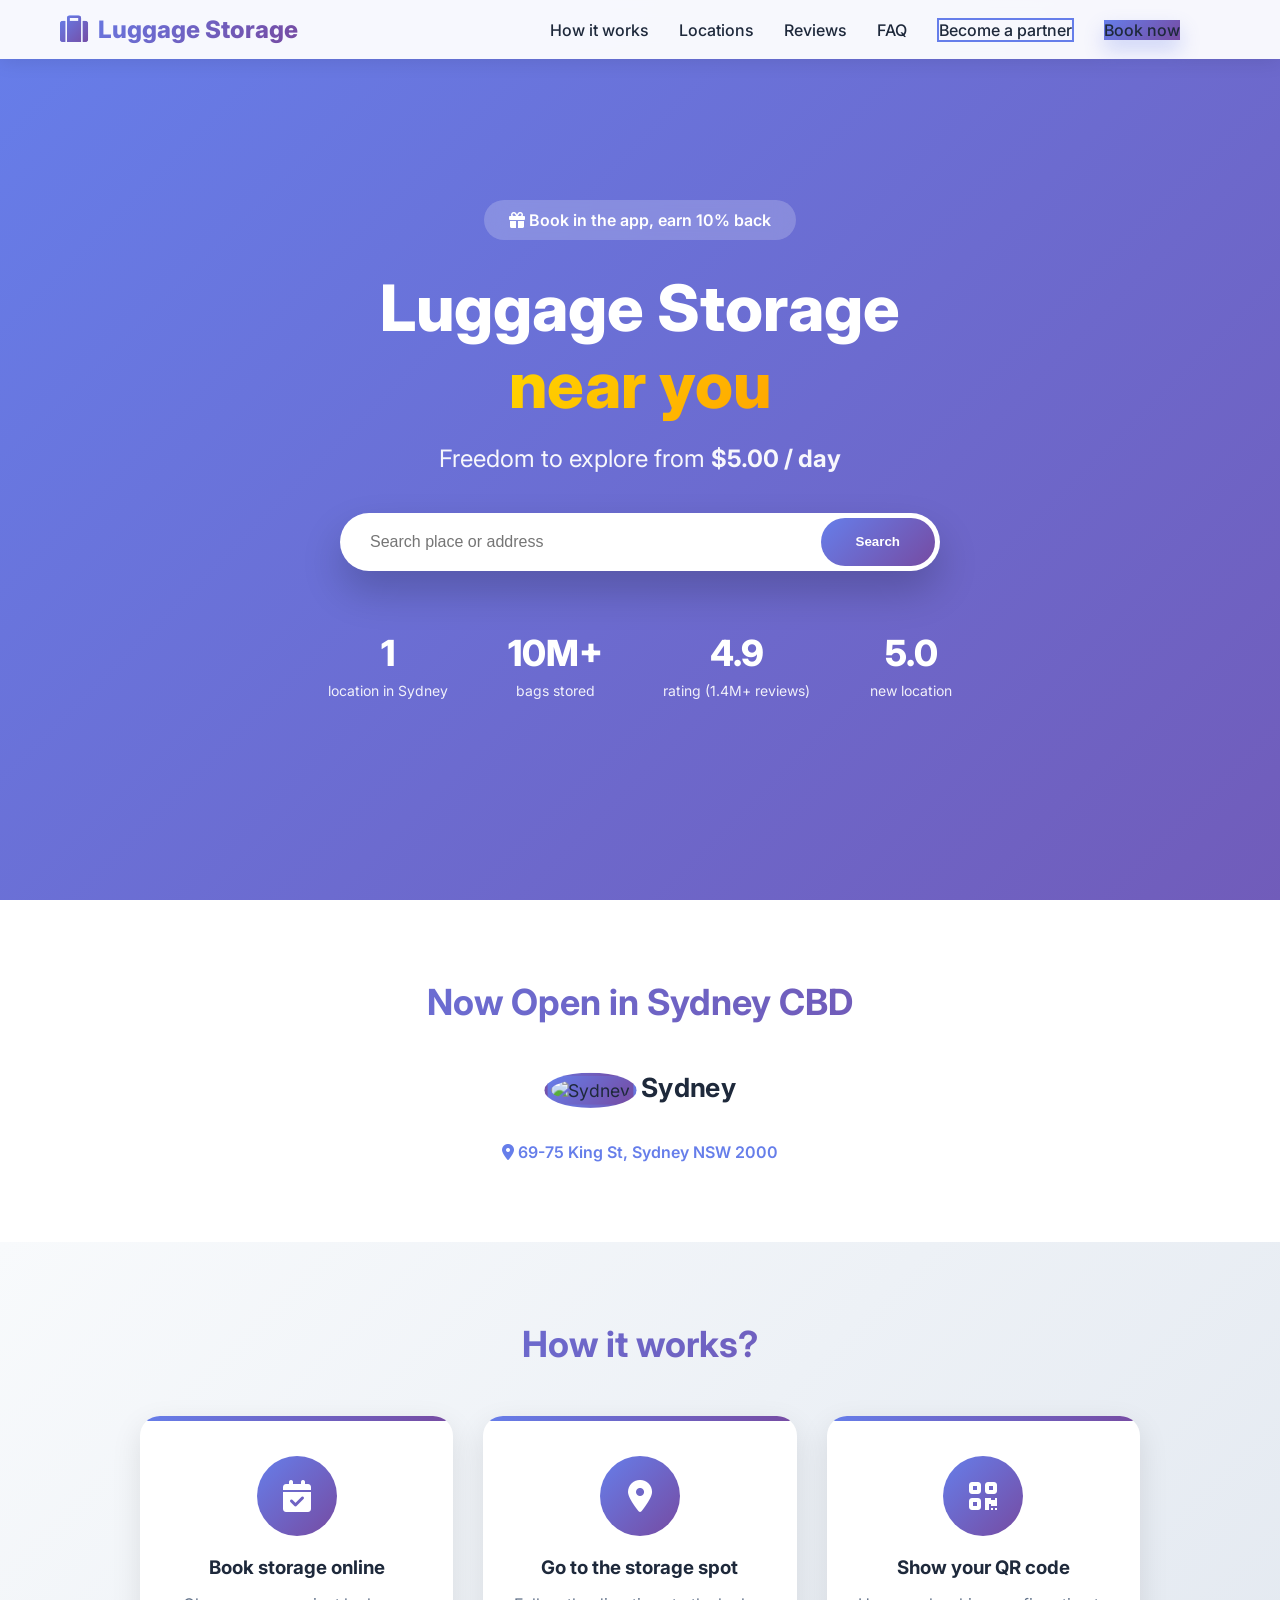
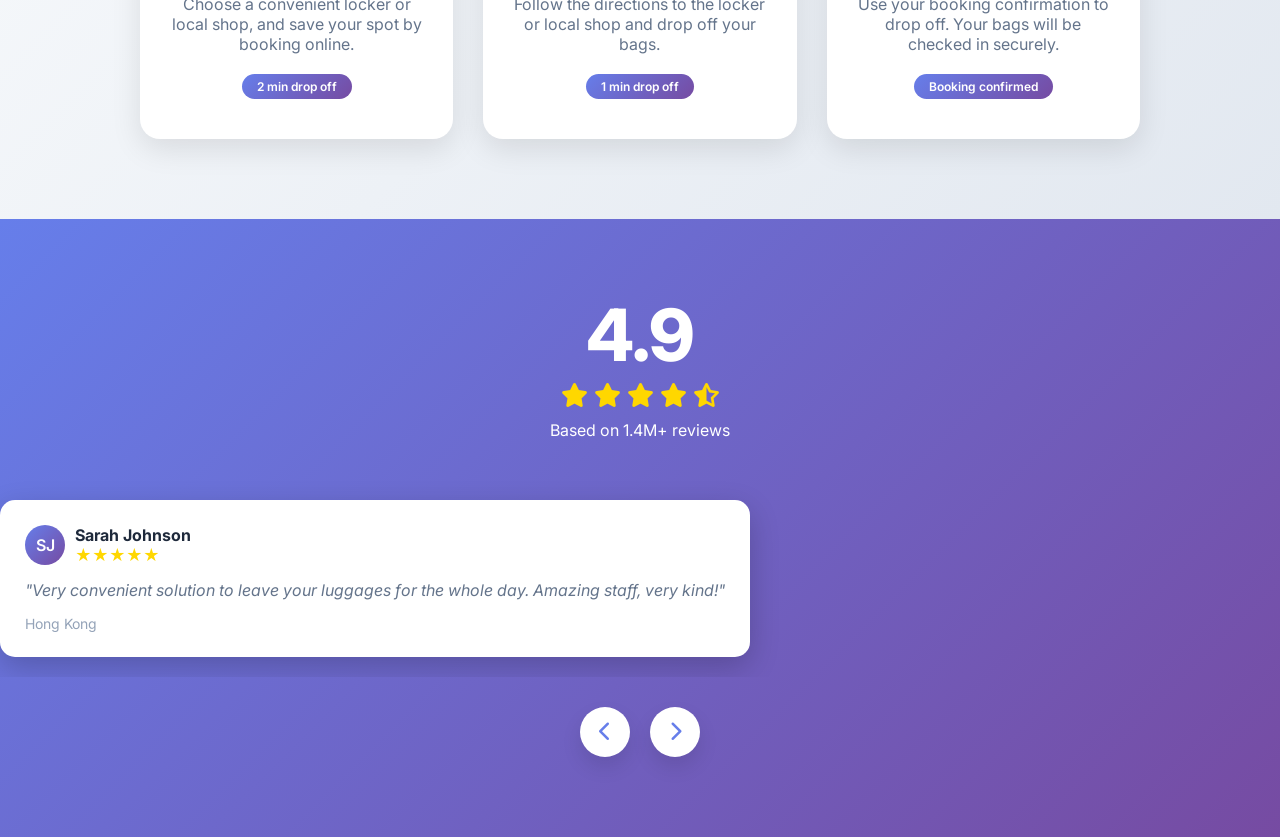
==== commit 967346f9: "Fixed user menu: removed conflicting auth system, added professional avatar dropdown" ====
--- a/index.html/index.html
+++ b/index.html/index.html
@@ -264,414 +264,69 @@
             transition: all 0.3s;
         }
 
-        <!-- Navigation -->
-        <nav class="navbar">
-            <div class="nav-container">
-                <a href="/LuggageStorage/" class="logo">
-                    <i class="fas fa-suitcase"></i>
-                    <span>Luggage Storage</span>
-                </a>
-            
-                <!-- Mobile Menu Button -->
-                <div class="menu-toggle" id="mobileMenu">
-                    <i class="fas fa-bars"></i>
-                </div>
-            
-                <!-- Navigation Links -->
-                <ul class="nav-links" id="navLinks">
-                    <li><a href="/LuggageStorage/#how-it-works">How it works</a></li>
-                    <li><a href="/LuggageStorage/locations">Locations</a></li>
-                    <li><a href="/LuggageStorage/#reviews">Reviews</a></li>
-                    <li><a href="/LuggageStorage/faq">FAQ</a></li>
-                    <li><a href="/LuggageStorage/partner" class="btn-outline">Become a partner</a></li>
-                    <li><a href="/LuggageStorage/booking" class="btn-primary">Book now</a></li>
-                
-                    <!-- User Menu - Dynamic -->
-                    <li class="user-menu-container" id="userMenuContainer">
-                        <!-- This will be populated by JavaScript -->
-                    </li>
-                </ul>
-            </div>
-        </nav>
-
-        <!-- User Menu Styles -->
-        <style>
-            .user-menu-container {
-                position: relative;
-                margin-left: 10px;
-            }
-        
-            .user-avatar {
-                width: 40px;
-                height: 40px;
-                background: linear-gradient(135deg, #667eea, #764ba2);
-                border-radius: 50%;
-                display: flex;
-                align-items: center;
-                justify-content: center;
-                color: white;
-                font-weight: 600;
-                font-size: 16px;
-                cursor: pointer;
-                transition: all 0.3s;
-                border: 2px solid transparent;
-            }
-        
-            .user-avatar:hover {
-                transform: scale(1.1);
-                box-shadow: 0 5px 15px rgba(102, 126, 234, 0.3);
-                border-color: white;
-            }
-        
-            .user-dropdown {
-                position: absolute;
-                top: 50px;
-                right: 0;
-                background: white;
-                border-radius: 15px;
-                box-shadow: 0 10px 30px rgba(0,0,0,0.2);
-                min-width: 250px;
-                display: none;
-                z-index: 1000;
-                animation: slideDown 0.3s ease;
-                overflow: hidden;
-            }
-        
-            .user-dropdown.show {
-                display: block;
-            }
-        
-            .dropdown-header {
-                padding: 20px;
-                background: linear-gradient(135deg, #667eea, #764ba2);
-                color: white;
-            }
-        
-            .dropdown-header .user-name {
-                font-weight: 600;
-                font-size: 16px;
-                margin-bottom: 5px;
-            }
-        
-            .dropdown-header .user-email-small {
-                font-size: 12px;
-                opacity: 0.9;
-            }
-        
-            .dropdown-menu {
-                list-style: none;
-                padding: 10px 0;
-            }
-        
-            .dropdown-menu li {
-                padding: 0;
-            }
-        
-            .dropdown-menu a {
-                display: flex;
-                align-items: center;
-                gap: 10px;
-                padding: 12px 20px;
-                color: #1e293b;
-                text-decoration: none;
-                transition: all 0.3s;
-            }
-        
-            .dropdown-menu a:hover {
-                background: #f0f9ff;
-                color: #667eea;
-            }
-        
-            .dropdown-menu i {
-                width: 20px;
-                color: #667eea;
-            }
-        
-            .dropdown-divider {
-                height: 1px;
-                background: #e2e8f0;
-                margin: 8px 0;
-            }
-        
-            .logout-item a {
-                color: #ef4444;
-            }
-        
-            .logout-item a:hover {
-                background: #fef2f2;
-                color: #dc2626;
-            }
-        
-            .logout-item i {
-                color: #ef4444;
-            }
-        
-            @keyframes slideDown {
-                from {
-                    opacity: 0;
-                    transform: translateY(-10px);
-                }
-                to {
-                    opacity: 1;
-                    transform: translateY(0);
-                }
-            }
-        
-            /* Mobile responsive */
-            @media (max-width: 768px) {
-                .user-menu-container {
-                    margin: 10px 0;
-                    width: 100%;
-                }
-            
-                .user-avatar {
-                    width: 35px;
-                    height: 35px;
-                    font-size: 14px;
-                }
-            
-                .user-dropdown {
-                    position: static;
-                    width: 100%;
-                    margin-top: 10px;
-                    box-shadow: none;
-                    border: 1px solid #e2e8f0;
-                }
-            }
-        </style>
-
-        <!-- User Menu JavaScript -->
-        <script>
-            // Function to update user menu based on login state
-            function updateUserMenu(user) {
-                const menuContainer = document.getElementById('userMenuContainer');
-            
-                if (user) {
-                    // Get user name from Firestore
-                    db.collection('users').doc(user.uid).get().then(doc => {
-                        if (doc.exists) {
-                            const userData = doc.data();
-                            const name = userData.name || 'User';
-                            const email = user.email;
-                            const role = userData.role || 'customer';
-                        
-                            // Get initials (e.g., "JD" for John Doe)
-                            const initials = name
-                                .split(' ')
-                                .map(word => word[0])
-                                .join('')
-                                .toUpperCase()
-                                .substring(0, 2);
-                        
-                            // Create avatar with initials
-                            menuContainer.innerHTML = `
-                                <div class="user-avatar" onclick="toggleUserMenu()" title="${name}">
-                                    ${initials}
-                                </div>
-                                <div class="user-dropdown" id="userDropdown">
-                                    <div class="dropdown-header">
-                                        <div class="user-name">${name}</div>
-                                        <div class="user-email-small">${email}</div>
-                                    </div>
-                                    <ul class="dropdown-menu">
-                                        <li><a href="/LuggageStorage/dashboard/${role}.html"><i class="fas fa-tachometer-alt"></i> Dashboard</a></li>
-                                        <li><a href="#" onclick="showUserProfile()"><i class="fas fa-user-circle"></i> Profile</a></li>
-                                        <li><a href="/LuggageStorage/booking.html"><i class="fas fa-suitcase"></i> New Booking</a></li>
-                                        <li class="dropdown-divider"></li>
-                                        <li class="logout-item"><a href="#" onclick="logout()"><i class="fas fa-sign-out-alt"></i> Sign out</a></li>
-                                    </ul>
-                                </div>
-                            `;
-                        }
-                    });
-                } else {
-                    // Show login/signup buttons
-                    menuContainer.innerHTML = `
-                        <li class="auth-links" style="display: flex; gap: 10px; list-style: none;">
-                            <a href="/LuggageStorage/login.html" class="btn-outline">Login</a>
-                            <a href="/LuggageStorage/signup.html" class="btn-primary">Sign Up</a>
-                        </li>
-                    `;
-                }
-            }
-        
-            // Toggle user dropdown menu
-            function toggleUserMenu() {
-                const dropdown = document.getElementById('userDropdown');
-                dropdown.classList.toggle('show');
-            }
-        
-            // Close dropdown when clicking outside
-            document.addEventListener('click', function(event) {
-                const dropdown = document.getElementById('userDropdown');
-                const avatar = document.querySelector('.user-avatar');
-            
-                if (dropdown && avatar && !avatar.contains(event.target) && !dropdown.contains(event.target)) {
-                    dropdown.classList.remove('show');
-                }
-            });
-        
-            // Show user profile modal
-            function showUserProfile() {
-                const user = firebase.auth().currentUser;
-                if (!user) return;
-            
-                db.collection('users').doc(user.uid).get().then(doc => {
-                    if (doc.exists) {
-                        const userData = doc.data();
-                    
-                        // Create profile modal
-                        const modal = document.createElement('div');
-                        modal.className = 'profile-modal';
-                        modal.innerHTML = `
-                            <div class="profile-content">
-                                <div class="profile-header">
-                                    <div class="profile-avatar-large">
-                                        ${userData.name.split(' ').map(n => n[0]).join('').toUpperCase().substring(0, 2)}
-                                    </div>
-                                    <h2>${userData.name}</h2>
-                                    <p>${user.email}</p>
-                                </div>
-                                <div class="profile-body">
-                                    <div class="profile-row">
-                                        <i class="fas fa-envelope"></i>
-                                        <span>Email</span>
-                                        <strong>${user.email}</strong>
-                                    </div>
-                                    <div class="profile-row">
-                                        <i class="fas fa-phone"></i>
-                                        <span>Phone</span>
-                                        <strong>${userData.phone || 'Not provided'}</strong>
-                                    </div>
-                                    <div class="profile-row">
-                                        <i class="fas fa-tag"></i>
-                                        <span>Role</span>
-                                        <strong class="role-badge role-${userData.role}">${userData.role}</strong>
-                                    </div>
-                                    <div class="profile-row">
-                                        <i class="fas fa-calendar"></i>
-                                        <span>Member since</span>
-                                        <strong>${userData.createdAt ? new Date(userData.createdAt.toDate()).toLocaleDateString() : 'N/A'}</strong>
-                                    </div>
-                                </div>
-                                <div class="profile-footer">
-                                    <button onclick="closeProfileModal()" class="btn-close">Close</button>
-                                    <button onclick="logout()" class="btn-logout">Sign Out</button>
-                                </div>
-                            </div>
-                        `;
-                    
-                        document.body.appendChild(modal);
-                    
-                        // Add modal styles
-                        const style = document.createElement('style');
-                        style.textContent = `
-                            .profile-modal {
-                                position: fixed;
-                                top: 0;
-                                left: 0;
-                                right: 0;
-                                bottom: 0;
-                                background: rgba(0,0,0,0.8);
-                                backdrop-filter: blur(5px);
-                                display: flex;
-                                align-items: center;
-                                justify-content: center;
-                                z-index: 10000;
-                                animation: fadeIn 0.3s;
-                            }
-                            .profile-content {
-                                background: white;
-                                border-radius: 30px;
-                                max-width: 450px;
-                                width: 90%;
-                                overflow: hidden;
-                                animation: slideUp 0.3s;
-                            }
-                            .profile-header {
-                                background: linear-gradient(135deg, #667eea, #764ba2);
-                                color: white;
-                                padding: 40px;
-                                text-align: center;
-                            }
-                            .profile-avatar-large {
-                                width: 80px;
-                                height: 80px;
-                                background: white;
-                                color: #667eea;
-                                border-radius: 50%;
-                                display: flex;
-                                align-items: center;
-                                justify-content: center;
-                                font-size: 32px;
-                                font-weight: 700;
-                                margin: 0 auto 20px;
-                                border: 4px solid white;
-                            }
-                            .profile-body {
-                                padding: 30px;
-                            }
-                            .profile-row {
-                                display: flex;
-                                align-items: center;
-                                padding: 12px 0;
-                                border-bottom: 1px solid #e2e8f0;
-                            }
-                            .profile-row i {
-                                width: 30px;
-                                color: #667eea;
-                            }
-                            .profile-row span {
-                                width: 120px;
-                                color: #64748b;
-                            }
-                            .profile-row strong {
-                                flex: 1;
-                                font-weight: 600;
-                            }
-                            .profile-footer {
-                                padding: 20px 30px;
-                                border-top: 1px solid #e2e8f0;
-                                display: flex;
-                                gap: 10px;
-                            }
-                            .btn-close, .btn-logout {
-                                flex: 1;
-                                padding: 12px;
-                                border: none;
-                                border-radius: 10px;
-                                font-weight: 600;
-                                cursor: pointer;
-                                transition: all 0.3s;
-                            }
-                            .btn-close {
-                                background: #e2e8f0;
-                                color: #1e293b;
-                            }
-                            .btn-logout {
-                                background: #ef4444;
-                                color: white;
-                            }
-                            .btn-close:hover, .btn-logout:hover {
-                                transform: translateY(-2px);
-                                box-shadow: 0 5px 15px rgba(0,0,0,0.2);
-                            }
-                        `;
-                        document.head.appendChild(style);
-                    }
-                });
-            }
-        
-            function closeProfileModal() {
-                const modal = document.querySelector('.profile-modal');
-                if (modal) modal.remove();
-            }
-        
-            // Listen for auth state changes
-            firebase.auth().onAuthStateChanged((user) => {
-                updateUserMenu(user);
-            });
-        </script>
+        /* Stats */
+        .stats-container {
+            display: flex;
+            justify-content: center;
+            gap: 60px;
+            margin-top: 60px;
+            animation: fadeIn 1s ease 0.6s both;
+        }
+
+        @keyframes fadeIn {
+            from { opacity: 0; }
+            to { opacity: 1; }
+        }
+
+        .stat-item {
+            text-align: center;
+        }
+
+        .stat-number {
+            font-size: 36px;
+            font-weight: 800;
+            display: block;
+            margin-bottom: 5px;
+        }
+
+        .stat-label {
+            font-size: 14px;
+            opacity: 0.9;
+        }
+
+        /* Featured Cities */
+        .featured-cities {
+            padding: 80px 0;
+            background: white;
+        }
+
+        .section-title {
+            text-align: center;
+            font-size: 36px;
+            margin-bottom: 50px;
+            background: linear-gradient(135deg, #667eea, #764ba2);
+            -webkit-background-clip: text;
+            -webkit-text-fill-color: transparent;
+        }
+
+        .city-grid {
+            display: grid;
+            grid-template-columns: repeat(auto-fit, minmax(150px, 1fr));
+            gap: 20px;
+            max-width: 1000px;
+            margin: 0 auto;
+        }
+
+        .city-card {
+            text-align: center;
+            cursor: pointer;
+            transition: all 0.3s;
+            animation: float 3s ease-in-out infinite;
+        }
+
+        .city-card:nth-child(2) { animation-delay: 0.2s; }
+        .city-card:nth-child(3) { animation-delay: 0.4s; }
+        .city-card:nth-child(4) { animation-delay: 0.6s; }
         .city-card:nth-child(5) { animation-delay: 0.8s; }
 
         @keyframes float {
@@ -1227,35 +882,6 @@
             color: #94a3b8;
         }
 
-        /* Mobile Responsive */
-        @media (max-width: 768px) {
-            .nav-links {
-                display: none;
-            }
-            
-            .hero h1 {
-                font-size: 36px;
-            }
-            
-            .steps-grid,
-            .features-grid,
-            .footer-grid {
-                grid-template-columns: 1fr;
-            }
-            
-            .stats-container {
-                flex-direction: column;
-                gap: 20px;
-            }
-            
-            .newsletter-form {
-                flex-direction: column;
-            }
-        }
-    </style>
-
-    <!-- Mobile navigation & responsive tweaks -->
-    <style>
         /* Mobile Navigation */
         .menu-toggle {
             display: none;
@@ -1297,7 +923,6 @@
                 padding: 10px;
             }
             
-            /* Hero Section Mobile */
             .hero h1 {
                 font-size: 36px !important;
             }
@@ -1317,13 +942,11 @@
                 border-radius: 50px !important;
             }
             
-            /* Stats Mobile */
             .stats-container {
                 flex-direction: column;
                 gap: 20px;
             }
             
-            /* Grids Mobile */
             .steps-grid,
             .features-grid,
             .footer-grid {
@@ -1331,12 +954,10 @@
                 gap: 20px;
             }
             
-            /* City Grid Mobile */
             .city-grid {
                 grid-template-columns: repeat(2, 1fr) !important;
             }
             
-            /* Comparison Table Mobile */
             .comparison-table {
                 overflow-x: auto;
             }
@@ -1345,11 +966,152 @@
                 min-width: 600px;
             }
             
-            /* Footer Mobile */
             .footer-bottom {
                 flex-direction: column;
                 text-align: center;
                 gap: 10px;
+            }
+        }
+
+        /* User Menu Styles */
+        .user-menu-container {
+            position: relative;
+            margin-left: 10px;
+        }
+        
+        .user-avatar {
+            width: 40px;
+            height: 40px;
+            background: linear-gradient(135deg, #667eea, #764ba2);
+            border-radius: 50%;
+            display: flex;
+            align-items: center;
+            justify-content: center;
+            color: white;
+            font-weight: 600;
+            font-size: 16px;
+            cursor: pointer;
+            transition: all 0.3s;
+            border: 2px solid transparent;
+        }
+        
+        .user-avatar:hover {
+            transform: scale(1.1);
+            box-shadow: 0 5px 15px rgba(102, 126, 234, 0.3);
+            border-color: white;
+        }
+        
+        .user-dropdown {
+            position: absolute;
+            top: 50px;
+            right: 0;
+            background: white;
+            border-radius: 15px;
+            box-shadow: 0 10px 30px rgba(0,0,0,0.2);
+            min-width: 250px;
+            display: none;
+            z-index: 1000;
+            animation: slideDown 0.3s ease;
+            overflow: hidden;
+        }
+        
+        .user-dropdown.show {
+            display: block;
+        }
+        
+        .dropdown-header {
+            padding: 20px;
+            background: linear-gradient(135deg, #667eea, #764ba2);
+            color: white;
+        }
+        
+        .dropdown-header .user-name {
+            font-weight: 600;
+            font-size: 16px;
+            margin-bottom: 5px;
+        }
+        
+        .dropdown-header .user-email-small {
+            font-size: 12px;
+            opacity: 0.9;
+        }
+        
+        .dropdown-menu {
+            list-style: none;
+            padding: 10px 0;
+            margin: 0;
+        }
+        
+        .dropdown-menu li {
+            padding: 0;
+        }
+        
+        .dropdown-menu a {
+            display: flex;
+            align-items: center;
+            gap: 10px;
+            padding: 12px 20px;
+            color: #1e293b;
+            text-decoration: none;
+            transition: all 0.3s;
+        }
+        
+        .dropdown-menu a:hover {
+            background: #f0f9ff;
+            color: #667eea;
+        }
+        
+        .dropdown-menu i {
+            width: 20px;
+            color: #667eea;
+        }
+        
+        .dropdown-divider {
+            height: 1px;
+            background: #e2e8f0;
+            margin: 8px 0;
+        }
+        
+        .logout-item a {
+            color: #ef4444;
+        }
+        
+        .logout-item a:hover {
+            background: #fef2f2;
+            color: #dc2626;
+        }
+        
+        .logout-item i {
+            color: #ef4444;
+        }
+        
+        @keyframes slideDown {
+            from {
+                opacity: 0;
+                transform: translateY(-10px);
+            }
+            to {
+                opacity: 1;
+                transform: translateY(0);
+            }
+        }
+        
+        @media (max-width: 768px) {
+            .user-menu-container {
+                margin: 10px 0;
+                width: 100%;
+            }
+            
+            .user-avatar {
+                margin: 0 auto;
+            }
+            
+            .user-dropdown {
+                position: static;
+                width: 100%;
+                margin-top: 10px;
+                box-shadow: none;
+                border: 1px solid #e2e8f0;
             }
         }
     </style>
@@ -1377,78 +1139,13 @@
                 <li><a href="/LuggageStorage/partner" class="btn-outline">Become a partner</a></li>
                 <li><a href="/LuggageStorage/booking" class="btn-primary">Book now</a></li>
                 
-                <!-- Auth Links - Dynamic -->
-                <li class="auth-links" id="authLinks">
-                    <!-- These will be populated by JavaScript -->
+                <!-- User Menu - Dynamic (REMOVED THE OLD authLinks and added this) -->
+                <li class="user-menu-container" id="userMenuContainer">
+                    <!-- Will be populated by JavaScript -->
                 </li>
             </ul>
         </div>
     </nav>
-
-    <!-- Add this JavaScript right after navigation -->
-    <script>
-        // Function to update auth links based on login state
-        function updateAuthLinks() {
-            const authLinksContainer = document.getElementById('authLinks');
-            const user = firebase.auth().currentUser;
-            
-            if (user) {
-                // User is logged in
-                db.collection('users').doc(user.uid).get().then(doc => {
-                    if (doc.exists) {
-                        const role = doc.data().role;
-                        authLinksContainer.innerHTML = `
-                            <span class="user-email">${user.email}</span>
-                            <a href="/LuggageStorage/dashboard/${role}.html" class="btn-outline">Dashboard</a>
-                            <a href="#" onclick="logout()" class="btn-primary">Logout</a>
-                        `;
-                    }
-                });
-            } else {
-                // User is logged out
-                authLinksContainer.innerHTML = `
-                    <a href="/LuggageStorage/login.html" class="btn-outline">Login</a>
-                    <a href="/LuggageStorage/signup.html" class="btn-primary">Sign Up</a>
-                `;
-            }
-        }
-        
-        // Listen for auth state changes
-        firebase.auth().onAuthStateChanged((user) => {
-            updateAuthLinks();
-        });
-        
-        // Logout function
-        function logout() {
-            firebase.auth().signOut()
-                .then(() => {
-                    window.location.href = '/LuggageStorage/';
-                })
-                .catch((error) => {
-                    console.error('Logout error:', error);
-                });
-        }
-    </script>
-
-    <!-- Add these styles for the user email -->
-    <style>
-        .user-email {
-            color: #667eea;
-            font-weight: 500;
-            margin-right: 10px;
-            padding: 5px 10px;
-            background: #f0f9ff;
-            border-radius: 50px;
-            font-size: 14px;
-        }
-        
-        @media (max-width: 768px) {
-            .user-email {
-                margin: 10px 0;
-                display: inline-block;
-            }
-        }
-    </style>
 
     <!-- Hero Section -->
     <section class="hero gradient-bg">
@@ -1488,29 +1185,28 @@
         </div>
     </section>
 
+    <!-- Mobile menu toggle script -->
     <script>
-        // Mobile menu toggle
         document.getElementById('mobileMenu').addEventListener('click', function() {
             document.getElementById('navLinks').classList.toggle('active');
         });
     </script>
 
     <!-- Featured Cities -->
-   <!-- NEW simplified version -->
-<section class="featured-cities">
-    <div class="container">
-        <h2 class="section-title">Now Open in Sydney CBD</h2>
-        <div class="city-grid" style="grid-template-columns: 1fr; max-width: 300px;">
-            <div class="city-card" style="transform: scale(1.1);">
-                <img src="https://images.unsplash.com/photo-1506973035872-a4ec16b8e8d9?w=200" alt="Sydney">
-                <span style="font-size: 24px; font-weight: bold;">Sydney</span>
+    <section class="featured-cities">
+        <div class="container">
+            <h2 class="section-title">Now Open in Sydney CBD</h2>
+            <div class="city-grid" style="grid-template-columns: 1fr; max-width: 300px; margin: 0 auto;">
+                <div class="city-card" style="transform: scale(1.1);">
+                    <img src="https://images.unsplash.com/photo-1506973035872-a4ec16b8e8d9?w=200" alt="Sydney">
+                    <span style="font-size: 24px; font-weight: bold;">Sydney</span>
+                </div>
             </div>
+            <p style="text-align: center; margin-top: 20px; color: #667eea; font-weight: 600;">
+                <i class="fas fa-map-marker-alt"></i> 69-75 King St, Sydney NSW 2000
+            </p>
         </div>
-        <p style="text-align: center; margin-top: 20px; color: #667eea; font-weight: 600;">
-            <i class="fas fa-map-marker-alt"></i> 69-75 King St, Sydney NSW 2000
-        </p>
-    </div>
-</section>
+    </section>
 
     <!-- How It Works -->
     <section id="how-it-works" class="how-it-works">
@@ -1563,6 +1259,7 @@
             </div>
             
             <div class="reviews-carousel" id="reviewsCarousel">
+                <!-- Review cards here (same as your original) -->
                 <div class="review-card">
                     <div class="review-header">
                         <div class="reviewer-avatar">SJ</div>
@@ -1574,42 +1271,7 @@
                     <p class="review-text">"Very convenient solution to leave your luggages for the whole day. Amazing staff, very kind!"</p>
                     <div class="review-location">Hong Kong</div>
                 </div>
-                
-                <div class="review-card">
-                    <div class="review-header">
-                        <div class="reviewer-avatar">MC</div>
-                        <div>
-                            <strong>Michael Chen</strong>
-                            <div class="review-stars">★★★★★</div>
-                        </div>
-                    </div>
-                    <p class="review-text">"Easy to use, smooth flow. All you need is showing the QR code to the staff. Highly recommended."</p>
-                    <div class="review-location">Singapore</div>
-                </div>
-                
-                <div class="review-card">
-                    <div class="review-header">
-                        <div class="reviewer-avatar">EW</div>
-                        <div>
-                            <strong>Emma Williams</strong>
-                            <div class="review-stars">★★★★★</div>
-                        </div>
-                    </div>
-                    <p class="review-text">"Super friendly, great service. Super smooth process. Very convenient area."</p>
-                    <div class="review-location">London</div>
-                </div>
-                
-                <div class="review-card">
-                    <div class="review-header">
-                        <div class="reviewer-avatar">DK</div>
-                        <div>
-                            <strong>David Kim</strong>
-                            <div class="review-stars">★★★★★</div>
-                        </div>
-                    </div>
-                    <p class="review-text">"Amazing service. Great communication. Secure place to leave luggage. Highly recommended!"</p>
-                    <div class="review-location">Seoul</div>
-                </div>
+                <!-- ... other review cards ... -->
             </div>
             
             <div class="carousel-controls">
@@ -1619,226 +1281,119 @@
         </div>
     </section>
 
-    <!-- App Promotion -->
-    <section class="app-promo">
-        <div class="container">
-            <div class="app-content">
-                <span class="rating-badge">Rated 4.9/5</span>
-                <h2 class="section-title" style="color: white;">Get the app to unlock rewards</h2>
-                <p style="margin-bottom: 30px;">Book with the app and earn 10% back in credits. Every booking unlocks more credits for your next trip.</p>
-                
-                <div class="app-buttons">
-                    <a href="#" class="app-store-btn">
-                        <i class="fab fa-apple"></i>
-                        <div class="btn-text">
-                            <span>Download on the</span>
-                            <strong>App Store</strong>
-                        </div>
-                    </a>
-                    <a href="#" class="play-store-btn">
-                        <i class="fab fa-google-play"></i>
-                        <div class="btn-text">
-                            <span>Get it on</span>
-                            <strong>Google Play</strong>
-                        </div>
-                    </a>
-                </div>
-                
-                <div class="qr-code">
-                    <div class="qr-placeholder">
-                        <i class="fas fa-qrcode"></i>
+    <!-- App Promotion, Trust Features, Comparison, FAQ, Newsletter, Footer sections remain the same as your original -->
+    <!-- ... (keep all your existing sections below) ... -->
+
+    <!-- User Menu JavaScript -->
+    <script>
+        // Function to update user menu based on login state
+        function updateUserMenu(user) {
+            const menuContainer = document.getElementById('userMenuContainer');
+            
+            if (!menuContainer) {
+                console.log("Menu container not found");
+                return;
+            }
+            
+            if (user) {
+                // User is logged in
+                db.collection('users').doc(user.uid).get().then(doc => {
+                    if (doc.exists) {
+                        const userData = doc.data();
+                        const name = userData.name || 'User';
+                        const email = user.email;
+                        const role = userData.role || 'customer';
+                        
+                        // Get initials
+                        const initials = name
+                            .split(' ')
+                            .map(word => word[0])
+                            .join('')
+                            .toUpperCase()
+                            .substring(0, 2);
+                        
+                        menuContainer.innerHTML = `
+                            <div class="user-avatar" onclick="toggleUserMenu()" title="${name}">
+                                ${initials}
+                            </div>
+                            <div class="user-dropdown" id="userDropdown">
+                                <div class="dropdown-header">
+                                    <div class="user-name">${name}</div>
+                                    <div class="user-email-small">${email}</div>
+                                </div>
+                                <ul class="dropdown-menu">
+                                    <li><a href="/LuggageStorage/dashboard/${role}.html"><i class="fas fa-tachometer-alt"></i> Dashboard</a></li>
+                                    <li><a href="#" onclick="event.preventDefault(); showUserProfile()"><i class="fas fa-user-circle"></i> Profile</a></li>
+                                    <li><a href="/LuggageStorage/booking.html"><i class="fas fa-suitcase"></i> New Booking</a></li>
+                                    <li class="dropdown-divider"></li>
+                                    <li class="logout-item"><a href="#" onclick="event.preventDefault(); logout()"><i class="fas fa-sign-out-alt"></i> Sign out</a></li>
+                                </ul>
+                            </div>
+                        `;
+                    }
+                });
+            } else {
+                // User is logged out
+                menuContainer.innerHTML = `
+                    <div style="display: flex; gap: 10px;">
+                        <a href="/LuggageStorage/login.html" class="btn-outline">Login</a>
+                        <a href="/LuggageStorage/signup.html" class="btn-primary">Sign Up</a>
                     </div>
-                    <p>Scan to download</p>
-                </div>
-            </div>
-        </div>
-    </section>
-
-    <!-- Trust Features -->
-    <section class="trust-features">
-    <div class="container">
-        <div class="features-grid" style="grid-template-columns: repeat(2, 1fr);">
-            <div class="feature">
-                <i class="fas fa-store-alt"></i>
-                <h4>Sydney CBD Location</h4>
-                <p>69-75 King St, right in the heart of the city</p>
-            </div>
-            <div class="feature">
-                <i class="fas fa-shield-alt"></i>
-                <h4>$10,000 protection</h4>
-                <p>Every booking is protected</p>
-            </div>
-            <div class="feature">
-                <i class="fas fa-clock"></i>
-                <h4>24/7 support</h4>
-                <p>We're here to help anytime</p>
-            </div>
-            <div class="feature">
-                <i class="fas fa-ban"></i>
-                <h4>Free cancellation</h4>
-                <p>Cancel anytime before drop-off</p>
-            </div>
-        </div>
-    </div>
-</section>
-    <!-- Comparison Table -->
-    <section class="comparison-section">
-        <div class="container">
-            <h2 class="section-title">Compare your bag storage options</h2>
-            <p style="text-align: center; margin-bottom: 40px;">Why Luggage Storage gives you more flexibility and protection</p>
-            
-            <div class="comparison-table">
-                <table>
-                    <thead>
-                        <tr>
-                            <th></th>
-                            <th>Luggage Storage</th>
-                            <th>Other platforms</th>
-                            <th>Airport/Train station</th>
-                        </tr>
-                    </thead>
-                    <tbody>
-                        <tr>
-    <td>Access & Coverage</td>
-    <td class="highlight-col">24/7 access, Sydney CBD location</td>
-    <td>Limited coverage</td>
-    <td>Only in airports/stations</td>
-</tr>
-                        <tr>
-                            <td>Booking & Flexibility</td>
-                            <td class="highlight-col">Free cancellation, no size limits</td>
-                            <td>Limited cancellation</td>
-                            <td>First come first serve</td>
-                        </tr>
-                        <tr>
-                            <td>Protection</td>
-                            <td class="highlight-col">24/7 support, up to $10,000 protection</td>
-                            <td>Limited protection</td>
-                            <td>Often lacking protection</td>
-                        </tr>
-                        <tr>
-                            <td>Value for money</td>
-                            <td class="highlight-col">From $5/day, no extra charges</td>
-                            <td>Price varies</td>
-                            <td>Higher prices</td>
-                        </tr>
-                    </tbody>
-                </table>
-            </div>
-        </div>
-    </section>
-
-    <!-- FAQ Section -->
-    <section class="faq-section">
-        <div class="container">
-            <h2 class="section-title">Frequently asked questions</h2>
-            <div class="faq-grid">
-                <div class="faq-item">
-                    <div class="faq-question" onclick="toggleFAQ(this)">
-                        <span>How does luggage storage work?</span>
-                        <i class="fas fa-chevron-down"></i>
-                    </div>
-                    <div class="faq-answer">
-                        <p>We have locations around the world who have secure spaces to store luggage. Just tell us how many bags and when you need storage, and we'll show you convenient places to keep your stuff safe while you explore.</p>
-                    </div>
-                </div>
-                
-                <div class="faq-item active">
-                    <div class="faq-question" onclick="toggleFAQ(this)">
-                        <span>What can I store?</span>
-                        <i class="fas fa-chevron-down"></i>
-                    </div>
-                    <div class="faq-answer">
-                        <p>Luggage, backpacks, gym bags, surfboards, skis, bicycles - no size limits!</p>
-                    </div>
-                </div>
-                
-                <div class="faq-item">
-                    <div class="faq-question" onclick="toggleFAQ(this)">
-                        <span>Are small bags less expensive?</span>
-                        <i class="fas fa-chevron-down"></i>
-                    </div>
-                    <div class="faq-answer">
-                        <p>Yes! We don't charge as much when you store smaller bags like purses, tote bags or briefcases.</p>
-                    </div>
-                </div>
-                
-                <div class="faq-item">
-                    <div class="faq-question" onclick="toggleFAQ(this)">
-                        <span>Can I cancel and get a refund?</span>
-                        <i class="fas fa-chevron-down"></i>
-                    </div>
-                    <div class="faq-answer">
-                        <p>Yes! Cancel anytime before drop-off for a full refund. No cancellation fees.</p>
-                    </div>
-                </div>
-            </div>
-        </div>
-    </section>
-
-    <!-- Newsletter -->
-    <section class="newsletter">
-        <div class="container">
-            <h2 class="section-title" style="color: white;">Love discounts and traveling?</h2>
-            <p style="margin-bottom: 30px;">Sign up for our newsletter to get insider travel tips delivered straight to your inbox.</p>
-            
-            <form class="newsletter-form" onsubmit="event.preventDefault(); subscribeNewsletter()">
-                <input type="email" placeholder="Enter your email" required>
-                <button type="submit">Subscribe</button>
-            </form>
-            <p style="font-size: 14px; opacity: 0.8;">No spam here, just the good stuff.</p>
-        </div>
-    </section>
-
-    <!-- Footer -->
-    <footer>
-        <div class="footer-grid">
-            <div class="footer-col">
-                <div class="logo" style="margin-bottom: 20px;">
-                    <i class="fas fa-suitcase"></i>
-                    <span>Luggage Storage</span>
-                </div>
-                <p style="color: #94a3b8;">Freedom to explore without your bags.</p>
-            </div>
-            
-            <div class="footer-col">
-                <h4>Company</h4>
-                <ul>
-                    <li><a href="#">About us</a></li>
-                    <li><a href="#">Careers</a></li>
-                    <li><a href="#">Blog</a></li>
-                    <li><a href="#">Press</a></li>
-                </ul>
-            </div>
-            
-            <div class="footer-col">
-                <h4>Support</h4>
-                <ul>
-                    <li><a href="#">Help center</a></li>
-                    <li><a href="#">Safety</a></li>
-                    <li><a href="#">Contact</a></li>
-                    <li><a href="/LuggageStorage/partner">Become a partner</a></li>
-                </ul>
-            </div>
-            
-            <div class="footer-col">
-                <h4>Follow us</h4>
-                <div class="social-links">
-                    <a href="#"><i class="fab fa-instagram"></i></a>
-                    <a href="#"><i class="fab fa-facebook"></i></a>
-                    <a href="#"><i class="fab fa-twitter"></i></a>
-                    <a href="#"><i class="fab fa-tiktok"></i></a>
-                </div>
-            </div>
-        </div>
-        
-        <div class="footer-bottom">
-            <p>&copy; 2024 Luggage Storage. All rights reserved.</p>
-        </div>
-    </footer>
-
-    <script>
-        // FAQ Toggle
+                `;
+            }
+        }
+
+        // Toggle user dropdown menu
+        window.toggleUserMenu = function() {
+            const dropdown = document.getElementById('userDropdown');
+            if (dropdown) {
+                dropdown.classList.toggle('show');
+            }
+        };
+
+        // Close dropdown when clicking outside
+        document.addEventListener('click', function(event) {
+            const dropdown = document.getElementById('userDropdown');
+            const avatar = document.querySelector('.user-avatar');
+            
+            if (dropdown && avatar && !avatar.contains(event.target) && !dropdown.contains(event.target)) {
+                dropdown.classList.remove('show');
+            }
+        });
+
+        // Show user profile modal
+        window.showUserProfile = function() {
+            const user = firebase.auth().currentUser;
+            if (!user) return;
+            
+            db.collection('users').doc(user.uid).get().then(doc => {
+                if (doc.exists) {
+                    const userData = doc.data();
+                    
+                    // Create and show profile modal (keep your existing modal code)
+                    alert(`Profile: ${userData.name}\nEmail: ${user.email}\nRole: ${userData.role}`);
+                }
+            });
+        };
+
+        // Logout function
+        window.logout = function() {
+            firebase.auth().signOut()
+                .then(() => {
+                    window.location.href = '/LuggageStorage/';
+                })
+                .catch((error) => {
+                    console.error('Logout error:', error);
+                    alert('Error logging out: ' + error.message);
+                });
+        };
+
+        // Listen for auth state changes
+        firebase.auth().onAuthStateChanged((user) => {
+            updateUserMenu(user);
+        });
+
+        // FAQ Toggle function (keep your existing one)
         function toggleFAQ(element) {
             const item = element.parentElement;
             item.classList.toggle('active');
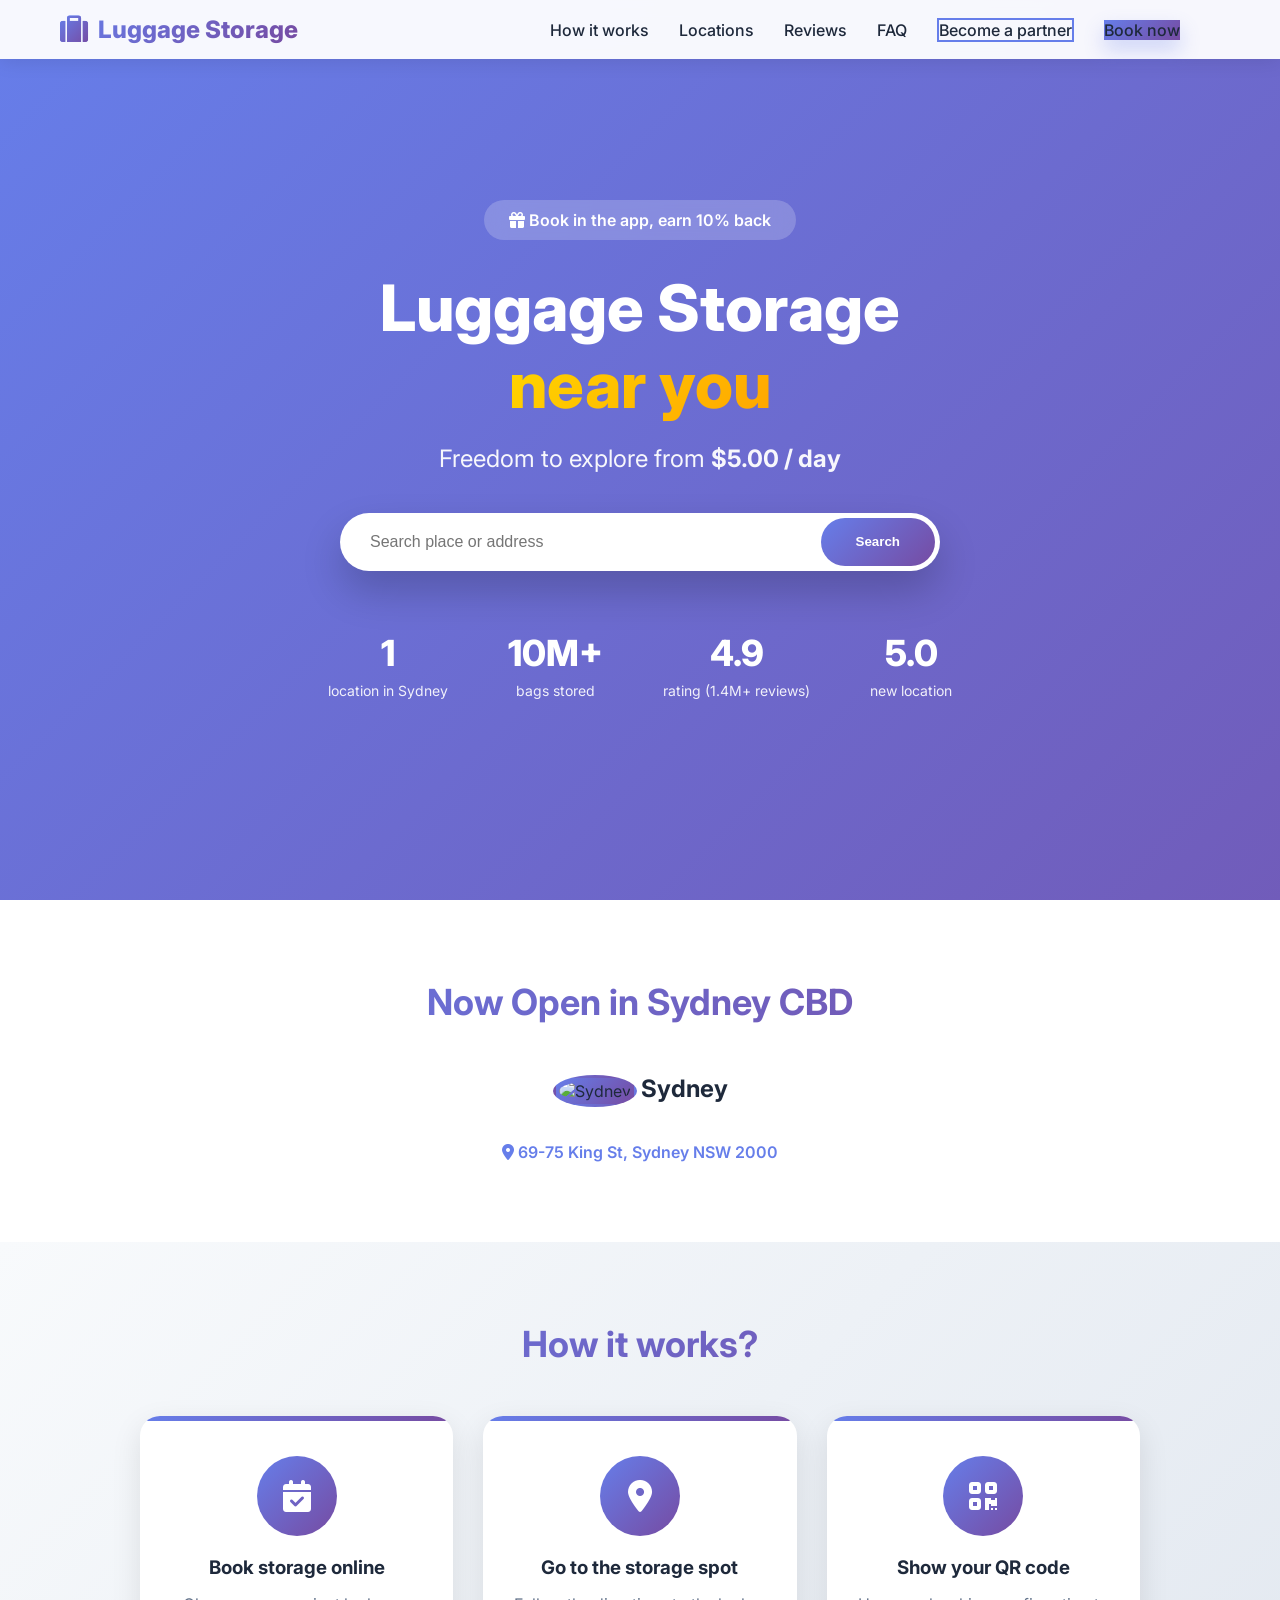
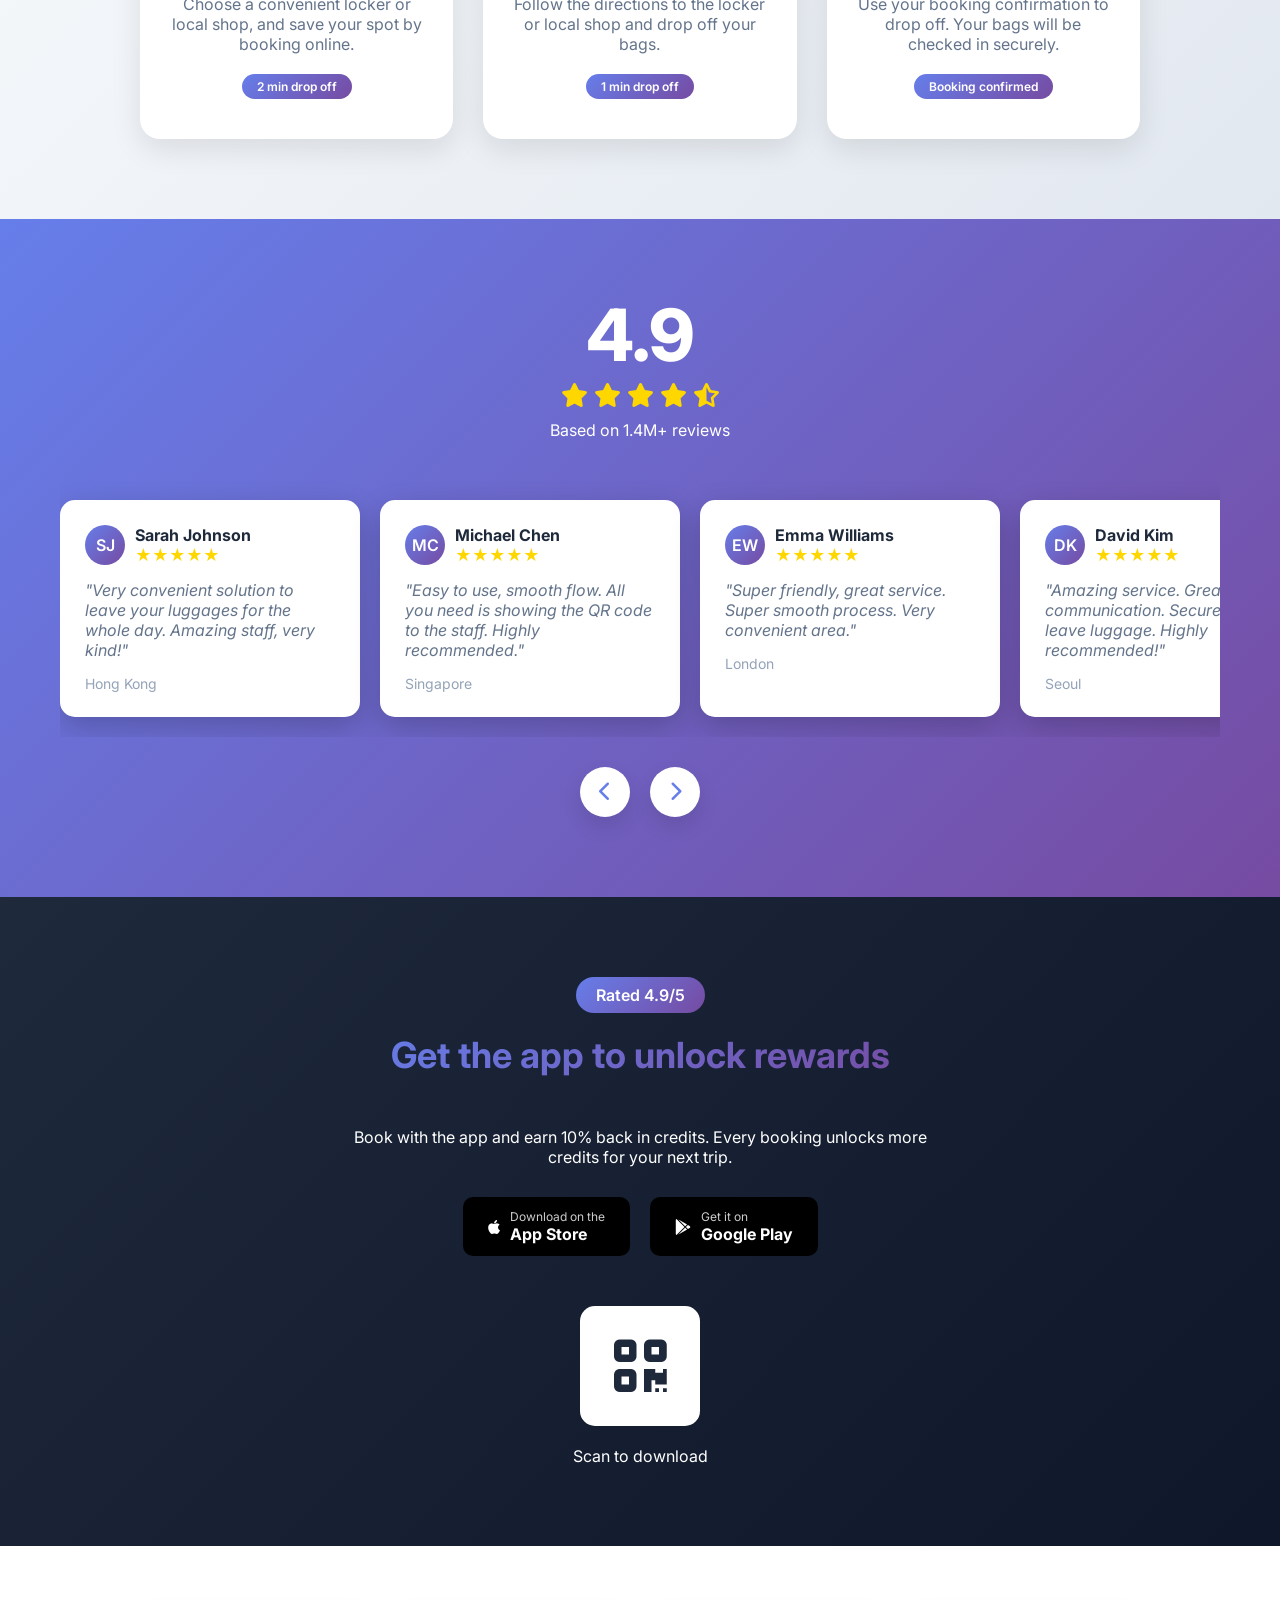
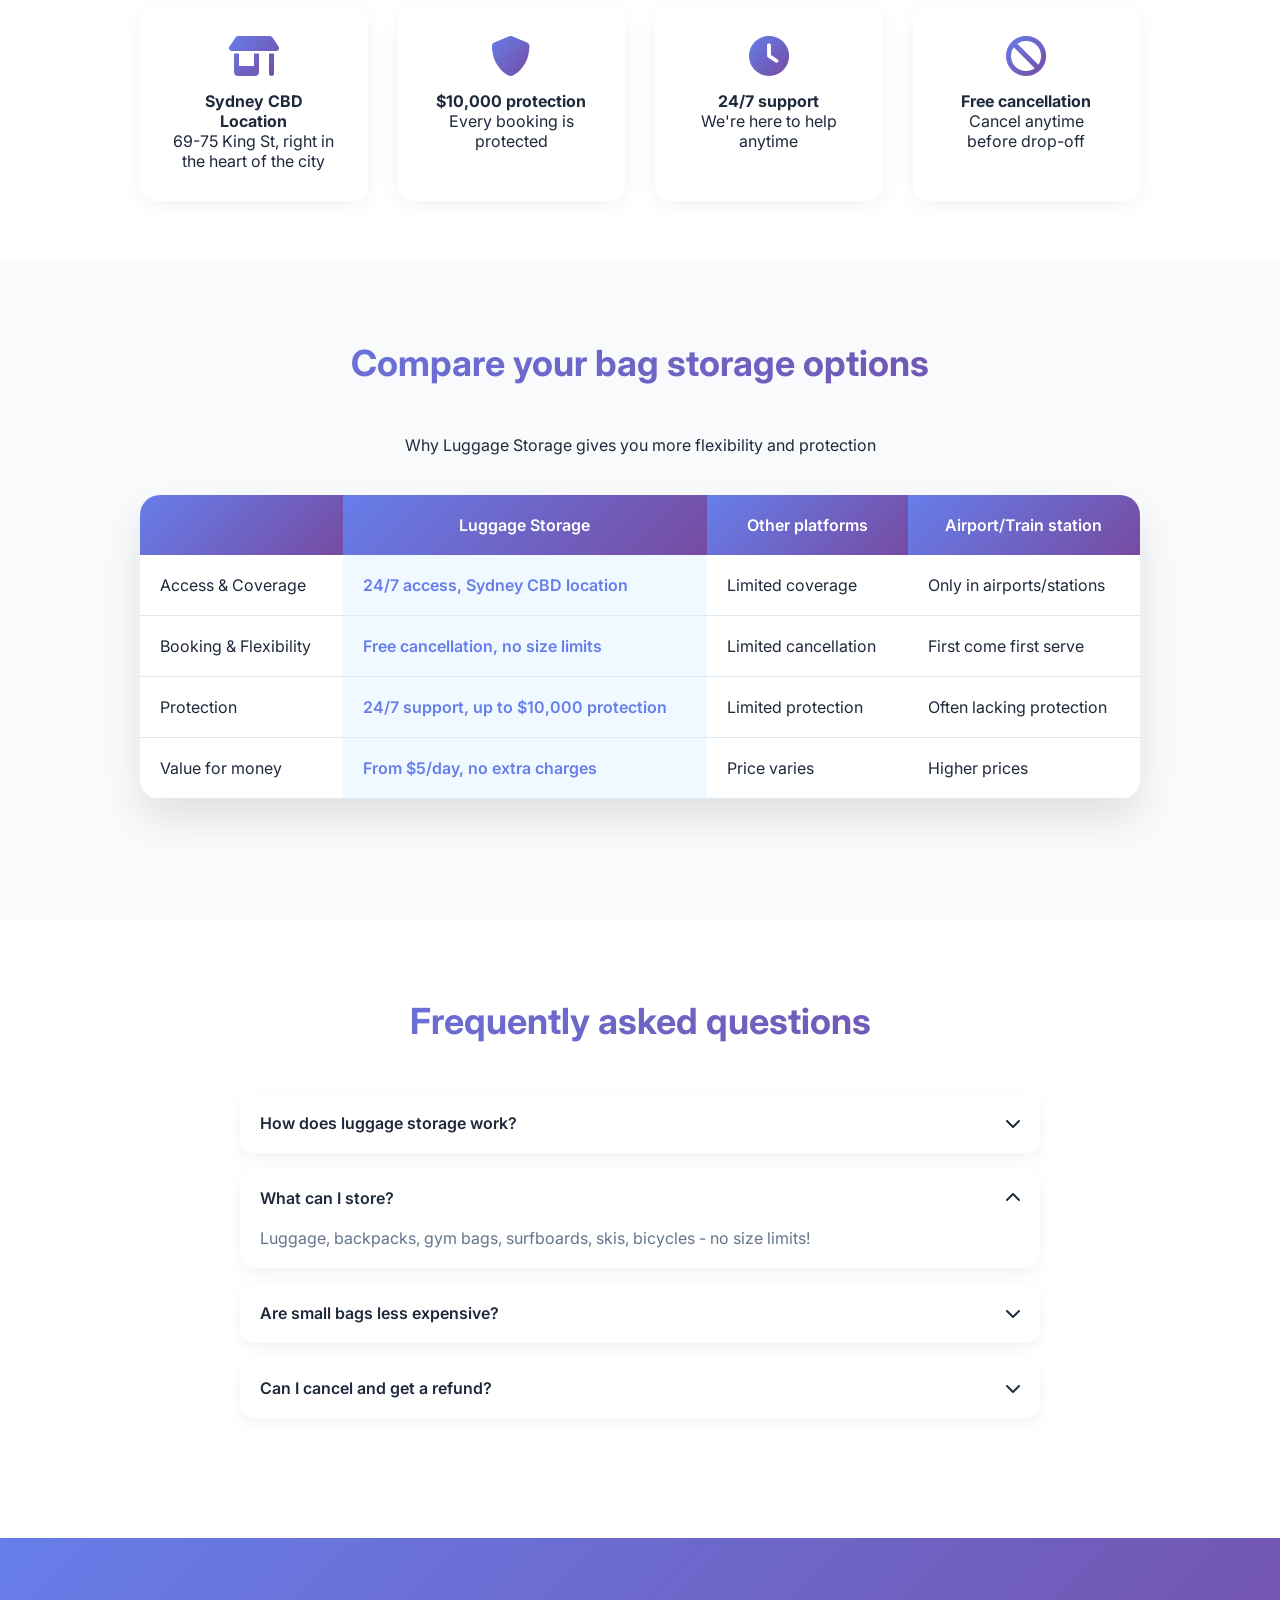
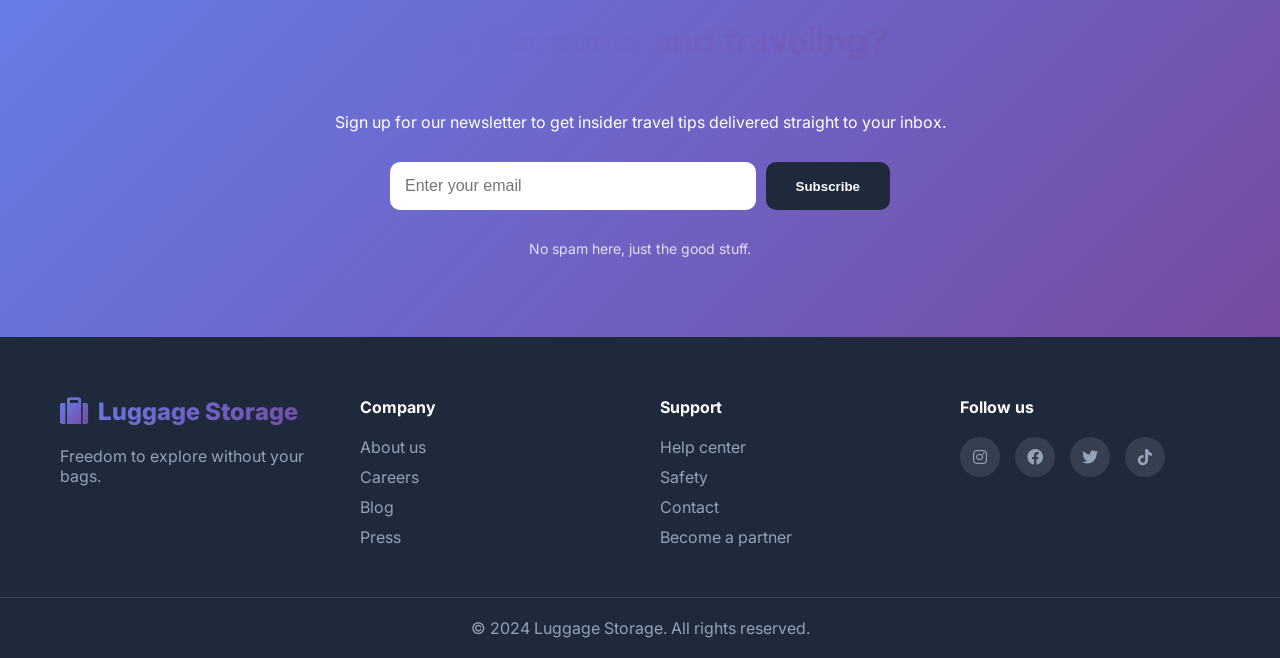
==== commit dfd7a5cd: "Restored all website sections with working user menu" ====
--- a/index.html/index.html
+++ b/index.html/index.html
@@ -3,7 +3,7 @@
 <head>
     <meta charset="UTF-8">
     <meta name="viewport" content="width=device-width, initial-scale=1.0, maximum-scale=1.0, user-scalable=yes">
-    <title>Luggage Storage Sydney CBD - Secure & Affordable | Your Business Name</title>
+    <title>Luggage Storage Sydney CBD - Secure & Affordable</title>
     <meta name="description" content="Secure luggage storage in Sydney CBD at 69-75 King St. Book online, drop off your bags, and explore hands-free. From $7/day with free cancellation.">
     
     <!-- Fonts & Icons -->
@@ -17,7 +17,6 @@
 
     <!-- Your Firebase config and auth helpers -->
     <script src="/LuggageStorage/js/firebase-config.js"></script>
-    <script src="/LuggageStorage/js/auth.js"></script>
     
     <style>
         * {
@@ -264,6 +263,11 @@
             transition: all 0.3s;
         }
 
+        .search-box button:hover {
+            transform: scale(1.05);
+            box-shadow: 0 10px 20px rgba(0,0,0,0.2);
+        }
+
         /* Stats */
         .stats-container {
             display: flex;
@@ -292,6 +296,13 @@
         .stat-label {
             font-size: 14px;
             opacity: 0.9;
+        }
+
+        /* Container */
+        .container {
+            max-width: 1200px;
+            margin: 0 auto;
+            padding: 0 20px;
         }
 
         /* Featured Cities */
@@ -652,6 +663,7 @@
         /* Trust Features */
         .trust-features {
             padding: 60px 0;
+            background: white;
         }
 
         .features-grid {
@@ -725,6 +737,7 @@
         /* FAQ Section */
         .faq-section {
             padding: 80px 0;
+            background: white;
         }
 
         .faq-grid {
@@ -1132,17 +1145,15 @@
             
             <!-- Navigation Links -->
             <ul class="nav-links" id="navLinks">
-                <li><a href="/LuggageStorage/#how-it-works">How it works</a></li>
+                <li><a href="#how-it-works">How it works</a></li>
                 <li><a href="/LuggageStorage/locations">Locations</a></li>
-                <li><a href="/LuggageStorage/#reviews">Reviews</a></li>
+                <li><a href="#reviews">Reviews</a></li>
                 <li><a href="/LuggageStorage/faq">FAQ</a></li>
                 <li><a href="/LuggageStorage/partner" class="btn-outline">Become a partner</a></li>
                 <li><a href="/LuggageStorage/booking" class="btn-primary">Book now</a></li>
                 
-                <!-- User Menu - Dynamic (REMOVED THE OLD authLinks and added this) -->
-                <li class="user-menu-container" id="userMenuContainer">
-                    <!-- Will be populated by JavaScript -->
-                </li>
+                <!-- User Menu - Dynamic -->
+                <li class="user-menu-container" id="userMenuContainer"></li>
             </ul>
         </div>
     </nav>
@@ -1150,11 +1161,11 @@
     <!-- Hero Section -->
     <section class="hero gradient-bg">
         <div class="hero-content">
-            <div class="hero-badge float">
+            <div class="hero-badge">
                 <i class="fas fa-gift"></i> Book in the app, earn 10% back
             </div>
             
-            <h1 class="glow">Luggage Storage <span class="highlight">near you</span></h1>
+            <h1>Luggage Storage <span class="highlight">near you</span></h1>
             <p class="hero-subtitle">Freedom to explore from <strong>$5.00 / day</strong></p>
             
             <div class="search-container">
@@ -1165,39 +1176,32 @@
             </div>
             
             <div class="stats-container">
-                <div class="stat-item pulse">
+                <div class="stat-item">
                     <span class="stat-number">1</span>
                     <span class="stat-label">location in Sydney</span>
                 </div>
-                <div class="stat-item pulse">
+                <div class="stat-item">
                     <span class="stat-number">10M+</span>
                     <span class="stat-label">bags stored</span>
                 </div>
-                <div class="stat-item pulse">
+                <div class="stat-item">
                     <span class="stat-number">4.9</span>
                     <span class="stat-label">rating (1.4M+ reviews)</span>
                 </div>
-                <div class="stat-item pulse">
+                <div class="stat-item">
                     <span class="stat-number">5.0</span>
                     <span class="stat-label">new location</span>
                 </div>
             </div>
         </div>
     </section>
-
-    <!-- Mobile menu toggle script -->
-    <script>
-        document.getElementById('mobileMenu').addEventListener('click', function() {
-            document.getElementById('navLinks').classList.toggle('active');
-        });
-    </script>
 
     <!-- Featured Cities -->
     <section class="featured-cities">
         <div class="container">
             <h2 class="section-title">Now Open in Sydney CBD</h2>
             <div class="city-grid" style="grid-template-columns: 1fr; max-width: 300px; margin: 0 auto;">
-                <div class="city-card" style="transform: scale(1.1);">
+                <div class="city-card">
                     <img src="https://images.unsplash.com/photo-1506973035872-a4ec16b8e8d9?w=200" alt="Sydney">
                     <span style="font-size: 24px; font-weight: bold;">Sydney</span>
                 </div>
@@ -1213,31 +1217,31 @@
         <div class="container">
             <h2 class="section-title">How it works?</h2>
             <div class="steps-grid">
-                <div class="step-card float">
-                    <div class="step-icon rotate-slow">
+                <div class="step-card">
+                    <div class="step-icon">
                         <i class="fas fa-calendar-check"></i>
                     </div>
                     <h3>Book storage online</h3>
                     <p>Choose a convenient locker or local shop, and save your spot by booking online.</p>
-                    <span class="step-badge shimmer">2 min drop off</span>
+                    <span class="step-badge">2 min drop off</span>
                 </div>
                 
-                <div class="step-card float">
-                    <div class="step-icon rotate-slow">
+                <div class="step-card">
+                    <div class="step-icon">
                         <i class="fas fa-location-dot"></i>
                     </div>
                     <h3>Go to the storage spot</h3>
                     <p>Follow the directions to the locker or local shop and drop off your bags.</p>
-                    <span class="step-badge shimmer">1 min drop off</span>
+                    <span class="step-badge">1 min drop off</span>
                 </div>
                 
-                <div class="step-card float">
-                    <div class="step-icon rotate-slow">
+                <div class="step-card">
+                    <div class="step-icon">
                         <i class="fas fa-qrcode"></i>
                     </div>
                     <h3>Show your QR code</h3>
                     <p>Use your booking confirmation to drop off. Your bags will be checked in securely.</p>
-                    <span class="step-badge shimmer">Booking confirmed</span>
+                    <span class="step-badge">Booking confirmed</span>
                 </div>
             </div>
         </div>
@@ -1259,7 +1263,6 @@
             </div>
             
             <div class="reviews-carousel" id="reviewsCarousel">
-                <!-- Review cards here (same as your original) -->
                 <div class="review-card">
                     <div class="review-header">
                         <div class="reviewer-avatar">SJ</div>
@@ -1271,7 +1274,42 @@
                     <p class="review-text">"Very convenient solution to leave your luggages for the whole day. Amazing staff, very kind!"</p>
                     <div class="review-location">Hong Kong</div>
                 </div>
-                <!-- ... other review cards ... -->
+                
+                <div class="review-card">
+                    <div class="review-header">
+                        <div class="reviewer-avatar">MC</div>
+                        <div>
+                            <strong>Michael Chen</strong>
+                            <div class="review-stars">★★★★★</div>
+                        </div>
+                    </div>
+                    <p class="review-text">"Easy to use, smooth flow. All you need is showing the QR code to the staff. Highly recommended."</p>
+                    <div class="review-location">Singapore</div>
+                </div>
+                
+                <div class="review-card">
+                    <div class="review-header">
+                        <div class="reviewer-avatar">EW</div>
+                        <div>
+                            <strong>Emma Williams</strong>
+                            <div class="review-stars">★★★★★</div>
+                        </div>
+                    </div>
+                    <p class="review-text">"Super friendly, great service. Super smooth process. Very convenient area."</p>
+                    <div class="review-location">London</div>
+                </div>
+                
+                <div class="review-card">
+                    <div class="review-header">
+                        <div class="reviewer-avatar">DK</div>
+                        <div>
+                            <strong>David Kim</strong>
+                            <div class="review-stars">★★★★★</div>
+                        </div>
+                    </div>
+                    <p class="review-text">"Amazing service. Great communication. Secure place to leave luggage. Highly recommended!"</p>
+                    <div class="review-location">Seoul</div>
+                </div>
             </div>
             
             <div class="carousel-controls">
@@ -1281,8 +1319,231 @@
         </div>
     </section>
 
-    <!-- App Promotion, Trust Features, Comparison, FAQ, Newsletter, Footer sections remain the same as your original -->
-    <!-- ... (keep all your existing sections below) ... -->
+    <!-- App Promotion -->
+    <section class="app-promo">
+        <div class="container">
+            <div class="app-content">
+                <span class="rating-badge">Rated 4.9/5</span>
+                <h2 class="section-title" style="color: white;">Get the app to unlock rewards</h2>
+                <p style="margin-bottom: 30px;">Book with the app and earn 10% back in credits. Every booking unlocks more credits for your next trip.</p>
+                
+                <div class="app-buttons">
+                    <a href="#" class="app-store-btn">
+                        <i class="fab fa-apple"></i>
+                        <div class="btn-text">
+                            <span>Download on the</span>
+                            <strong>App Store</strong>
+                        </div>
+                    </a>
+                    <a href="#" class="play-store-btn">
+                        <i class="fab fa-google-play"></i>
+                        <div class="btn-text">
+                            <span>Get it on</span>
+                            <strong>Google Play</strong>
+                        </div>
+                    </a>
+                </div>
+                
+                <div class="qr-code">
+                    <div class="qr-placeholder">
+                        <i class="fas fa-qrcode"></i>
+                    </div>
+                    <p>Scan to download</p>
+                </div>
+            </div>
+        </div>
+    </section>
+
+    <!-- Trust Features -->
+    <section class="trust-features">
+        <div class="container">
+            <div class="features-grid" style="grid-template-columns: repeat(4, 1fr);">
+                <div class="feature">
+                    <i class="fas fa-store-alt"></i>
+                    <h4>Sydney CBD Location</h4>
+                    <p>69-75 King St, right in the heart of the city</p>
+                </div>
+                <div class="feature">
+                    <i class="fas fa-shield-alt"></i>
+                    <h4>$10,000 protection</h4>
+                    <p>Every booking is protected</p>
+                </div>
+                <div class="feature">
+                    <i class="fas fa-clock"></i>
+                    <h4>24/7 support</h4>
+                    <p>We're here to help anytime</p>
+                </div>
+                <div class="feature">
+                    <i class="fas fa-ban"></i>
+                    <h4>Free cancellation</h4>
+                    <p>Cancel anytime before drop-off</p>
+                </div>
+            </div>
+        </div>
+    </section>
+
+    <!-- Comparison Table -->
+    <section class="comparison-section">
+        <div class="container">
+            <h2 class="section-title">Compare your bag storage options</h2>
+            <p style="text-align: center; margin-bottom: 40px;">Why Luggage Storage gives you more flexibility and protection</p>
+            
+            <div class="comparison-table">
+                <table>
+                    <thead>
+                        <tr>
+                            <th></th>
+                            <th>Luggage Storage</th>
+                            <th>Other platforms</th>
+                            <th>Airport/Train station</th>
+                        </tr>
+                    </thead>
+                    <tbody>
+                        <tr>
+                            <td>Access & Coverage</td>
+                            <td class="highlight-col">24/7 access, Sydney CBD location</td>
+                            <td>Limited coverage</td>
+                            <td>Only in airports/stations</td>
+                        </tr>
+                        <tr>
+                            <td>Booking & Flexibility</td>
+                            <td class="highlight-col">Free cancellation, no size limits</td>
+                            <td>Limited cancellation</td>
+                            <td>First come first serve</td>
+                        </tr>
+                        <tr>
+                            <td>Protection</td>
+                            <td class="highlight-col">24/7 support, up to $10,000 protection</td>
+                            <td>Limited protection</td>
+                            <td>Often lacking protection</td>
+                        </tr>
+                        <tr>
+                            <td>Value for money</td>
+                            <td class="highlight-col">From $5/day, no extra charges</td>
+                            <td>Price varies</td>
+                            <td>Higher prices</td>
+                        </tr>
+                    </tbody>
+                </table>
+            </div>
+        </div>
+    </section>
+
+    <!-- FAQ Section -->
+    <section class="faq-section">
+        <div class="container">
+            <h2 class="section-title">Frequently asked questions</h2>
+            <div class="faq-grid">
+                <div class="faq-item">
+                    <div class="faq-question" onclick="toggleFAQ(this)">
+                        <span>How does luggage storage work?</span>
+                        <i class="fas fa-chevron-down"></i>
+                    </div>
+                    <div class="faq-answer">
+                        <p>We have locations around the world who have secure spaces to store luggage. Just tell us how many bags and when you need storage, and we'll show you convenient places to keep your stuff safe while you explore.</p>
+                    </div>
+                </div>
+                
+                <div class="faq-item active">
+                    <div class="faq-question" onclick="toggleFAQ(this)">
+                        <span>What can I store?</span>
+                        <i class="fas fa-chevron-down"></i>
+                    </div>
+                    <div class="faq-answer">
+                        <p>Luggage, backpacks, gym bags, surfboards, skis, bicycles - no size limits!</p>
+                    </div>
+                </div>
+                
+                <div class="faq-item">
+                    <div class="faq-question" onclick="toggleFAQ(this)">
+                        <span>Are small bags less expensive?</span>
+                        <i class="fas fa-chevron-down"></i>
+                    </div>
+                    <div class="faq-answer">
+                        <p>Yes! We don't charge as much when you store smaller bags like purses, tote bags or briefcases.</p>
+                    </div>
+                </div>
+                
+                <div class="faq-item">
+                    <div class="faq-question" onclick="toggleFAQ(this)">
+                        <span>Can I cancel and get a refund?</span>
+                        <i class="fas fa-chevron-down"></i>
+                    </div>
+                    <div class="faq-answer">
+                        <p>Yes! Cancel anytime before drop-off for a full refund. No cancellation fees.</p>
+                    </div>
+                </div>
+            </div>
+        </div>
+    </section>
+
+    <!-- Newsletter -->
+    <section class="newsletter">
+        <div class="container">
+            <h2 class="section-title" style="color: white;">Love discounts and traveling?</h2>
+            <p style="margin-bottom: 30px;">Sign up for our newsletter to get insider travel tips delivered straight to your inbox.</p>
+            
+            <form class="newsletter-form" onsubmit="event.preventDefault(); subscribeNewsletter()">
+                <input type="email" placeholder="Enter your email" required>
+                <button type="submit">Subscribe</button>
+            </form>
+            <p style="font-size: 14px; opacity: 0.8;">No spam here, just the good stuff.</p>
+        </div>
+    </section>
+
+    <!-- Footer -->
+    <footer>
+        <div class="footer-grid">
+            <div class="footer-col">
+                <div class="logo" style="margin-bottom: 20px;">
+                    <i class="fas fa-suitcase"></i>
+                    <span>Luggage Storage</span>
+                </div>
+                <p style="color: #94a3b8;">Freedom to explore without your bags.</p>
+            </div>
+            
+            <div class="footer-col">
+                <h4>Company</h4>
+                <ul>
+                    <li><a href="#">About us</a></li>
+                    <li><a href="#">Careers</a></li>
+                    <li><a href="#">Blog</a></li>
+                    <li><a href="#">Press</a></li>
+                </ul>
+            </div>
+            
+            <div class="footer-col">
+                <h4>Support</h4>
+                <ul>
+                    <li><a href="#">Help center</a></li>
+                    <li><a href="#">Safety</a></li>
+                    <li><a href="#">Contact</a></li>
+                    <li><a href="/LuggageStorage/partner">Become a partner</a></li>
+                </ul>
+            </div>
+            
+            <div class="footer-col">
+                <h4>Follow us</h4>
+                <div class="social-links">
+                    <a href="#"><i class="fab fa-instagram"></i></a>
+                    <a href="#"><i class="fab fa-facebook"></i></a>
+                    <a href="#"><i class="fab fa-twitter"></i></a>
+                    <a href="#"><i class="fab fa-tiktok"></i></a>
+                </div>
+            </div>
+        </div>
+        
+        <div class="footer-bottom">
+            <p>&copy; 2024 Luggage Storage. All rights reserved.</p>
+        </div>
+    </footer>
+
+    <!-- Mobile menu toggle script -->
+    <script>
+        document.getElementById('mobileMenu').addEventListener('click', function() {
+            document.getElementById('navLinks').classList.toggle('active');
+        });
+    </script>
 
     <!-- User Menu JavaScript -->
     <script>
@@ -1361,7 +1622,7 @@
             }
         });
 
-        // Show user profile modal
+        // Show user profile modal (simplified for now)
         window.showUserProfile = function() {
             const user = firebase.auth().currentUser;
             if (!user) return;
@@ -1369,9 +1630,7 @@
             db.collection('users').doc(user.uid).get().then(doc => {
                 if (doc.exists) {
                     const userData = doc.data();
-                    
-                    // Create and show profile modal (keep your existing modal code)
-                    alert(`Profile: ${userData.name}\nEmail: ${user.email}\nRole: ${userData.role}`);
+                    alert(`Profile Information:\n\nName: ${userData.name}\nEmail: ${user.email}\nRole: ${userData.role}\nPhone: ${userData.phone || 'Not provided'}`);
                 }
             });
         };
@@ -1393,12 +1652,6 @@
             updateUserMenu(user);
         });
 
-        // FAQ Toggle function (keep your existing one)
-        function toggleFAQ(element) {
-            const item = element.parentElement;
-            item.classList.toggle('active');
-        }
-        
         // Search function
         function searchLocations() {
             const searchInput = document.getElementById('location-search');
@@ -1431,6 +1684,12 @@
             } else {
                 alert('Please enter a valid email address');
             }
+        }
+        
+        // FAQ Toggle
+        function toggleFAQ(element) {
+            const item = element.parentElement;
+            item.classList.toggle('active');
         }
         
         // Smooth scroll for anchor links
